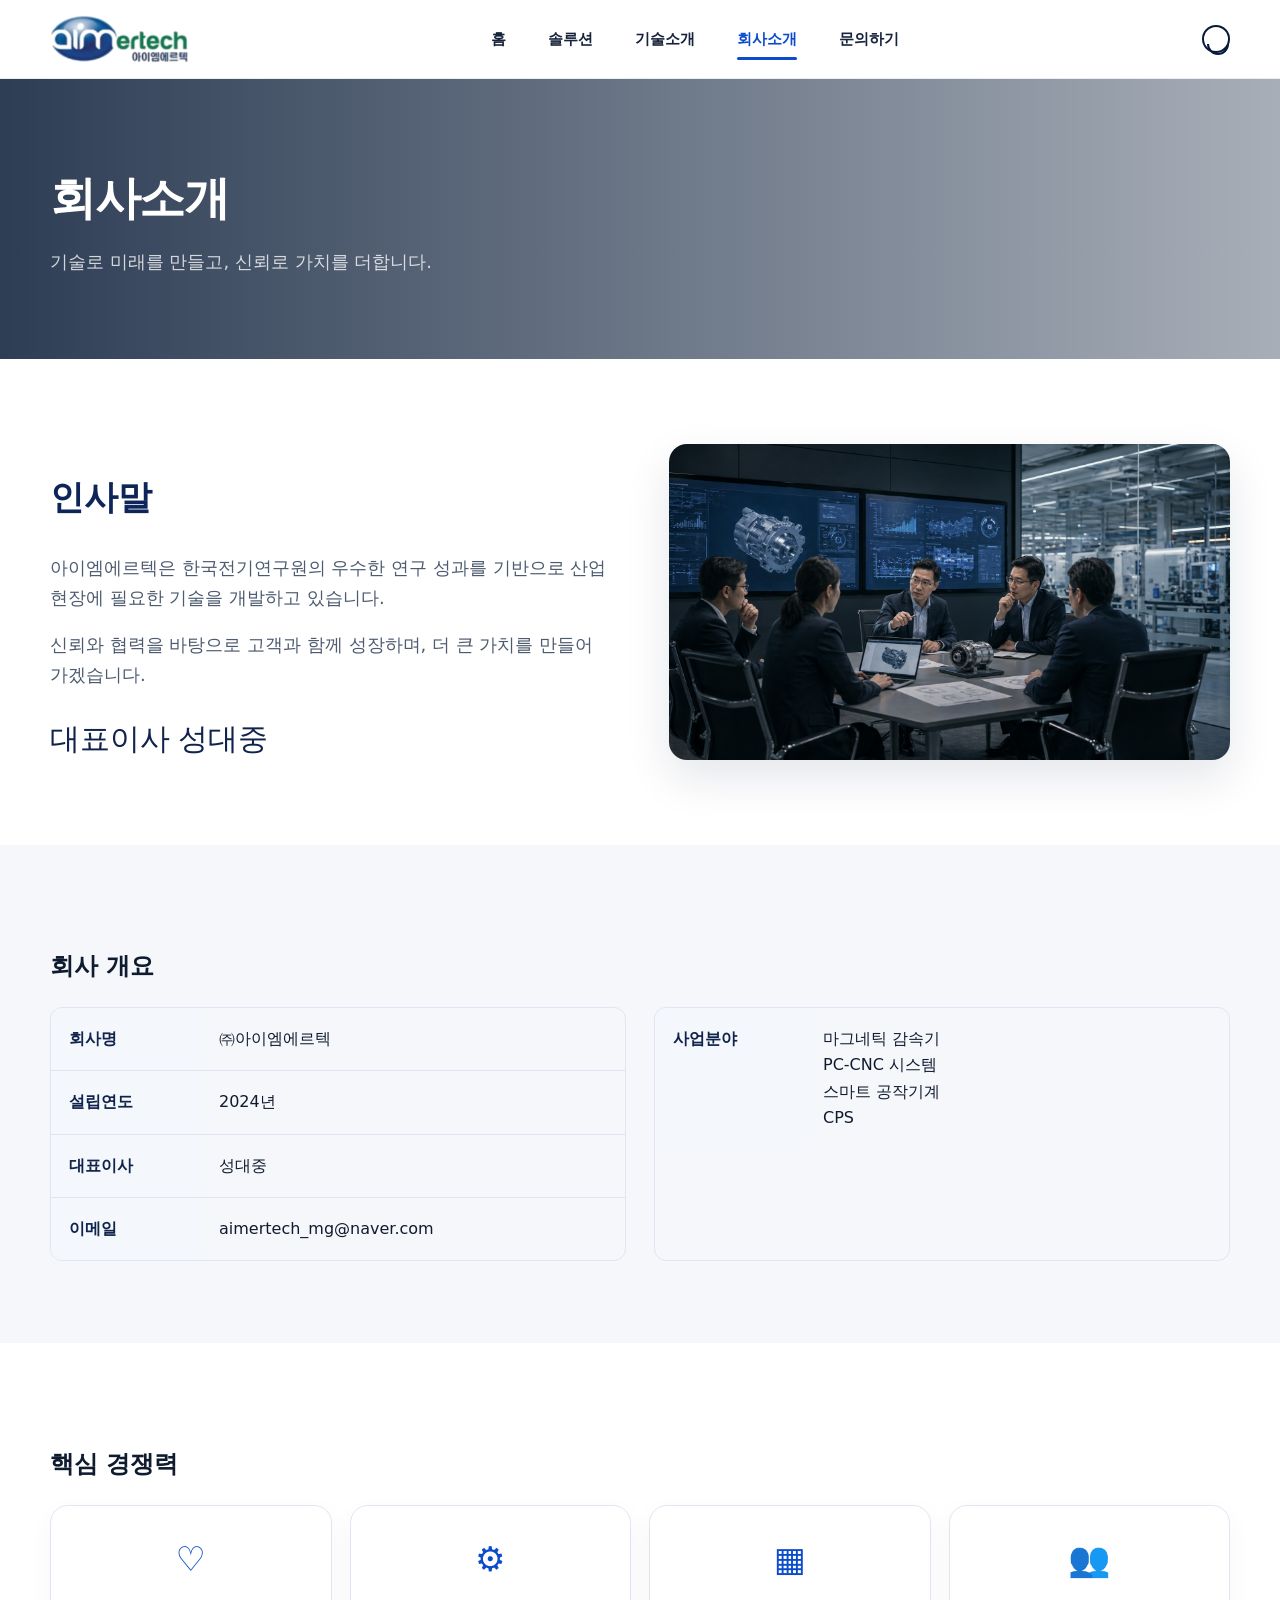
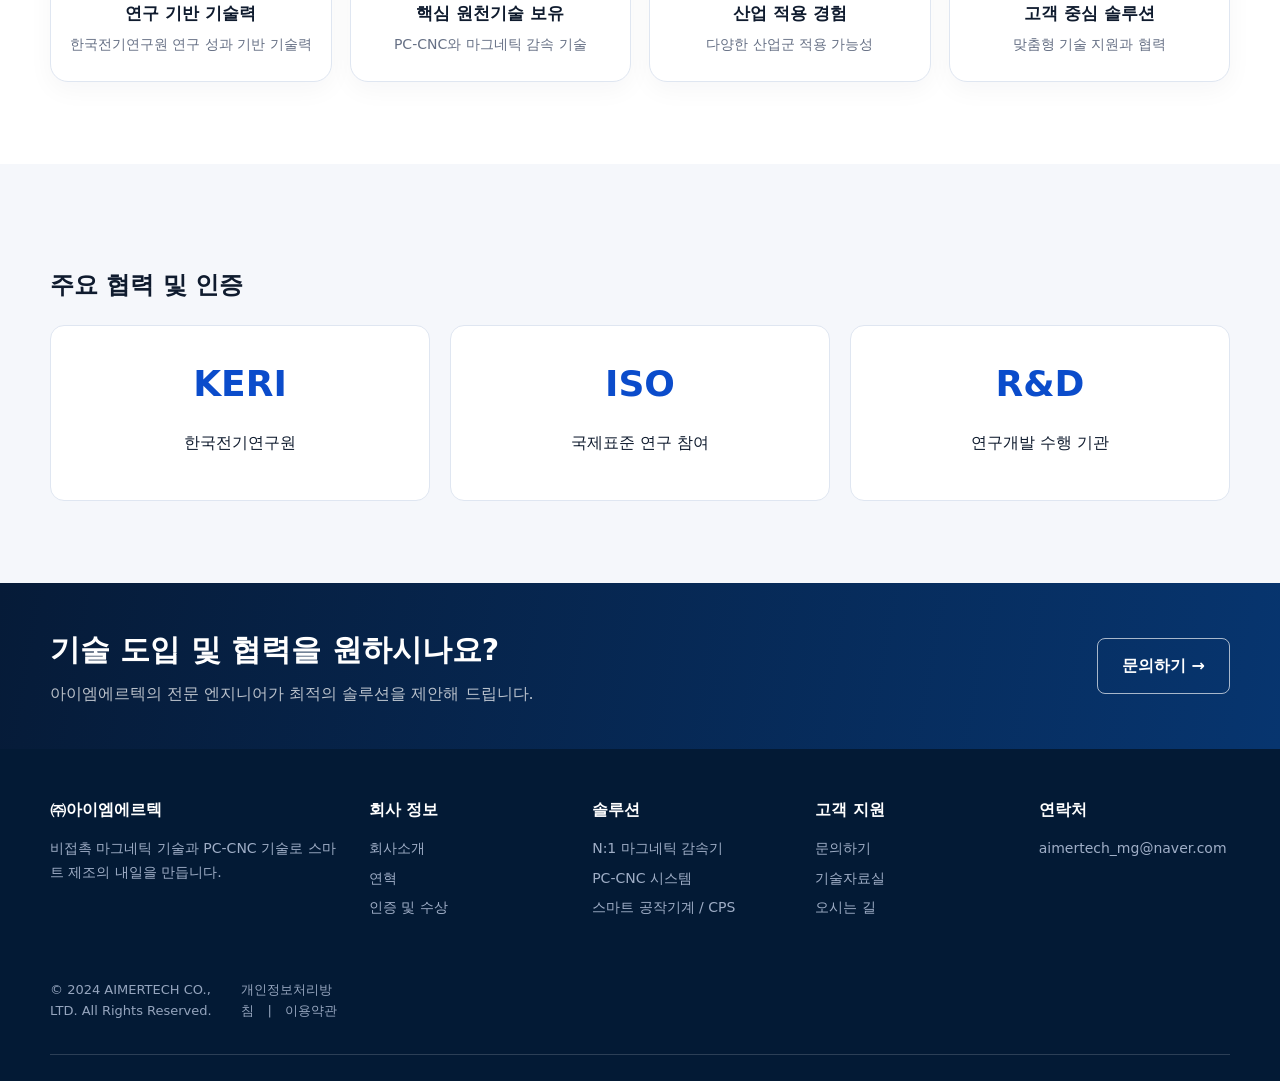
==== company.html @ 08fb7b53 "Change CEO name and email in company.html Updated CEO name and contact information." ====
<!doctype html><html lang="ko"><head><meta charset="utf-8"><meta name="viewport" content="width=device-width, initial-scale=1"><title>회사소개 | 아이엠에르텍</title><meta name="description" content="아이엠에르텍의 회사 개요, 핵심 경쟁력, 주요 협력 및 인증 정보를 소개합니다."><meta property="og:title" content="회사소개 | 아이엠에르텍"><meta property="og:description" content="아이엠에르텍의 회사 개요, 핵심 경쟁력, 주요 협력 및 인증 정보를 소개합니다."><meta property="og:type" content="website"><meta property="og:image" content="assets/images/hero-magnetic-gear.png"><link rel="icon" href="assets/logo/logo.svg"><link rel="stylesheet" href="css/style.css"></head><body><a class="skip" href="#main">본문 바로가기</a>
<header class="site-header">
  <div class="container nav-wrap">
    <a class="logo" href="index.html" aria-label="아이엠에르텍 홈"><img src="assets/logo/logo.webp" alt="아이엠에르텍 AIM-ERTECH CO., LTD."></a>
    <nav class="main-nav" aria-label="주요 메뉴"><a href="index.html" class="">홈</a><a href="solution.html" class="">솔루션</a><a href="technology.html" class="">기술소개</a><a href="company.html" class="active">회사소개</a><a href="contact.html" class="">문의하기</a></nav>
    <button class="mobile-toggle" aria-label="메뉴 열기"><span></span><span></span><span></span></button>
    <span class="user-icon" aria-hidden="true"></span>
  </div>
</header><main id="main"><section class="page-hero company-hero" style="--page-bg:url('assets/images/factory-automation.png')"><div class="container"><h1>회사소개</h1><p>기술로 미래를 만들고, 신뢰로 가치를 더합니다.</p></div></section><section class="section"><div class="container message"><div><h2>인사말</h2><p>아이엠에르텍은 한국전기연구원의 우수한 연구 성과를 기반으로 산업 현장에 필요한 기술을 개발하고 있습니다.</p><p>신뢰와 협력을 바탕으로 고객과 함께 성장하며, 더 큰 가치를 만들어 가겠습니다.</p><div class="signature">대표이사 성대중</div></div><div class="office-card"><img src="assets/images/engineering-meeting.png" alt="아이엠에르텍 기술 회의"></div></div></section><section class="section soft" id="profile"><div class="container"><h2>회사 개요</h2><div class="company-table"><div class="table"><div class="tr"><div class="th">회사명</div><div class="td">㈜아이엠에르텍</div></div><div class="tr"><div class="th">설립연도</div><div class="td">2024년</div></div><div class="tr"><div class="th">대표이사</div><div class="td">성대중</div></div><div class="tr"><div class="th">이메일</div><div class="td">aimertech_mg@naver.com</div></div></div><div class="table"><div class="tr"><div class="th">사업분야</div><div class="td">마그네틱 감속기 <br> PC-CNC 시스템 <br> 스마트 공작기계 <br> CPS</div></div></div></div></section><section class="section"><div class="container"><h2>핵심 경쟁력</h2><div class="feature-grid" style="grid-template-columns:repeat(4,1fr)"><div class="feature-card"><div class="icon">♡</div><h3>연구 기반 기술력</h3><p>한국전기연구원 연구 성과 기반 기술력</p></div><div class="feature-card"><div class="icon">⚙</div><h3>핵심 원천기술 보유</h3><p>PC-CNC와 마그네틱 감속 기술</p></div><div class="feature-card"><div class="icon">▦</div><h3>산업 적용 경험</h3><p>다양한 산업군 적용 가능성</p></div><div class="feature-card"><div class="icon">👥</div><h3>고객 중심 솔루션</h3><p>맞춤형 기술 지원과 협력</p></div></div></div></section><section class="section soft" id="certs"><div class="container"><h2>주요 협력 및 인증</h2><div class="cert-grid"><div class="cert-card"><strong>KERI</strong><p>한국전기연구원</p></div><div class="cert-card"><strong>ISO</strong><p>국제표준 연구 참여</p></div><div class="cert-card"><strong>R&D</strong><p>연구개발 수행 기관</p></div></div></div></section><section class="cta-band">
  <div class="container cta-content">
    <div><h2>기술 도입 및 협력을 원하시나요?</h2><p>아이엠에르텍의 전문 엔지니어가 최적의 솔루션을 제안해 드립니다.</p></div>
    <a class="btn btn-outline" href="contact.html">문의하기 →</a>
  </div>
</section>
<footer class="footer">
  <div class="container">
    <div class="footer-grid">
      <div><h4>㈜아이엠에르텍</h4><p>비접촉 마그네틱 기술과 PC-CNC 기술로 스마트 제조의 내일을 만듭니다.</p></div>
      <div><h4>회사 정보</h4><a href="company.html">회사소개</a><a href="company.html#profile">연혁</a><a href="company.html#certs">인증 및 수상</a></div>
      <div><h4>솔루션</h4><a href="solution.html">N:1 마그네틱 감속기</a><a href="solution.html">PC-CNC 시스템</a><a href="solution.html">스마트 공작기계 / CPS</a></div>
      <div><h4>고객 지원</h4><a href="contact.html">문의하기</a><a href="technology.html">기술자료실</a><a href="contact.html">오시는 길</a></div>
      <div><h4>연락처</h4><p>aimertech_mg@naver.com</p>
    </div>
    <div class="footer-bottom"><span>© 2024 AIMERTECH CO., LTD. All Rights Reserved.</span><span>개인정보처리방침　|　이용약관</span></div>
  </div>
</footer></main><script src="js/script.js"></script></body></html>
---- css/style.css ----
:root{
  --navy:#061b38; --navy2:#082958; --blue:#0b4ccb; --blue2:#1b74ff; --ink:#0f1b2e; --muted:#667085;
  --line:#dfe6f1; --bg:#f5f7fb; --white:#fff; --shadow:0 18px 45px rgba(8,25,60,.11);
  --radius:18px; --max:1180px;
}
*{box-sizing:border-box} html{scroll-behavior:smooth} body{margin:0;font-family:Inter, Pretendard, "Noto Sans KR", system-ui, -apple-system, BlinkMacSystemFont, sans-serif;color:var(--ink);background:#fff;line-height:1.65} a{text-decoration:none;color:inherit} img{max-width:100%;display:block} ul{padding-left:1.2rem}.container{width:min(var(--max), calc(100% - 40px));margin:0 auto}.site-header{position:sticky;top:0;z-index:50;background:rgba(255,255,255,.92);backdrop-filter:blur(12px);border-bottom:1px solid rgba(6,27,56,.08)}.nav-wrap{height:78px;display:flex;align-items:center;justify-content:space-between;gap:24px}.logo img{height:48px}.main-nav{display:flex;gap:42px;align-items:center;font-weight:750;font-size:15px}.main-nav a{position:relative;padding:25px 0;color:#17233a}.main-nav a.active,.main-nav a:hover{color:var(--blue)}.main-nav a.active:after{content:"";position:absolute;left:0;right:0;bottom:16px;height:3px;border-radius:999px;background:var(--blue)}.user-icon{width:28px;height:28px;border:2px solid var(--navy);border-radius:50%;position:relative}.user-icon:after{content:"";position:absolute;width:18px;height:9px;border:2px solid var(--navy);border-top:0;border-radius:0 0 14px 14px;left:3px;top:17px}.mobile-toggle{display:none;background:none;border:0;gap:5px;flex-direction:column}.mobile-toggle span{width:26px;height:2px;background:#0f1b2e;display:block}.hero{position:relative;overflow:hidden;background:radial-gradient(circle at 78% 28%,rgba(35,115,255,.22),transparent 28%),linear-gradient(90deg,#031124 0%,#0a2146 45%,#1a2f4d 100%);color:#fff;min-height:640px;display:flex;align-items:center}.hero:before{content:"";position:absolute;inset:0;background:linear-gradient(90deg,rgba(0,10,24,.58) 0%,rgba(0,10,24,.30) 38%,rgba(0,10,24,.08) 100%);pointer-events:none}.hero-grid{position:relative;z-index:1;display:grid;grid-template-columns:1.02fr .98fr;gap:28px;align-items:center;padding:50px 0}.hero-copy{max-width:640px}.hero-kicker{display:inline-flex;align-items:center;gap:8px;padding:8px 14px;border-radius:999px;background:rgba(255,255,255,.10);border:1px solid rgba(255,255,255,.18);font-size:13px;font-weight:800;letter-spacing:.02em;margin-bottom:22px}.hero h1{font-size:clamp(42px,6vw,76px);line-height:1.16;margin:0 0 22px;letter-spacing:-.04em}.hero p{font-size:20px;max-width:560px;margin:0 0 32px;color:rgba(255,255,255,.84)}.hero-media{position:relative;display:flex;justify-content:center;align-items:center;min-height:420px}.hero-media img{position:relative;z-index:1;width:min(100%,620px);max-width:620px;filter:drop-shadow(0 30px 70px rgba(0,0,0,.38))}.hero-glow{position:absolute;inset:auto 8% 12% 8%;height:72%;border-radius:50%;background:radial-gradient(circle,rgba(44,125,255,.56) 0%,rgba(44,125,255,.18) 38%,transparent 70%);filter:blur(28px)}.page-hero{background:linear-gradient(135deg,rgba(4,22,48,.96),rgba(6,36,80,.88)),var(--page-bg) center/cover no-repeat;color:#fff;padding:82px 0;text-align:center}.page-hero h1{font-size:46px;margin:0 0 10px;letter-spacing:-.03em}.page-hero p{margin:0;color:rgba(255,255,255,.78);font-size:18px}.btn{display:inline-flex;align-items:center;gap:10px;padding:14px 24px;border-radius:8px;font-weight:800;border:1px solid transparent;transition:.22s ease}.btn-primary{background:var(--blue);color:#fff}.btn-primary:hover{background:#073aa1;transform:translateY(-2px)}.btn-outline{border-color:rgba(255,255,255,.65);color:#fff}.btn-outline.dark{border-color:#9ab3e4;color:#082958}.btn-row{display:flex;gap:14px;flex-wrap:wrap}.section{padding:82px 0}.section.soft{background:var(--bg)}.section.dark{background:linear-gradient(135deg,#061a38,#082b5d);color:#fff}.section-title{text-align:center;margin-bottom:44px}.section-title h2{font-size:36px;line-height:1.25;margin:0 0 10px;letter-spacing:-.03em;color:#10234b}.dark .section-title h2{color:#fff}.section-title p{margin:0;color:var(--muted);font-size:17px}.dark .section-title p{color:rgba(255,255,255,.72)}.stats{display:grid;grid-template-columns:repeat(3,1fr);gap:22px}.stat-card,.feature-card,.contact-card,.info-card{background:#fff;border:1px solid var(--line);border-radius:var(--radius);padding:32px;box-shadow:0 8px 26px rgba(6,27,56,.04)}.stat-card{text-align:center}.icon-circle{width:58px;height:58px;border:2px solid var(--blue);color:var(--blue);border-radius:50%;display:grid;place-items:center;margin:0 auto 16px;font-size:26px}.stat-card h3{font-size:24px;margin:0 0 6px;color:#0a2d6c}.stat-card p{margin:0;color:var(--muted)}.solution-grid{display:grid;grid-template-columns:repeat(3,1fr);gap:26px}.solution-card{background:#fff;border:1px solid var(--line);border-radius:var(--radius);overflow:hidden;box-shadow:var(--shadow);transition:.25s}.solution-card:hover{transform:translateY(-6px)}.solution-card img{height:220px;width:100%;object-fit:cover}.solution-card .body{padding:24px}.solution-card h3{font-size:21px;margin:0 0 8px;color:#10234b}.solution-card p{color:var(--muted);margin:0 0 18px}.text-link{font-weight:850;color:var(--blue)}.cta-band{padding:42px 0;background:linear-gradient(100deg,#061b38,#07356f);color:#fff}.cta-content{display:flex;justify-content:space-between;align-items:center;gap:24px}.cta-content h2{margin:0 0 6px;font-size:30px}.cta-content p{margin:0;color:rgba(255,255,255,.72)}.footer{background:#031a35;color:#dce8ff;padding:48px 0 26px}.footer-grid{display:grid;grid-template-columns:1.5fr repeat(4,1fr);gap:32px;padding-bottom:32px;border-bottom:1px solid rgba(255,255,255,.16)}.footer h4{margin:0 0 14px;color:#fff}.footer p,.footer a{font-size:14px;color:rgba(220,232,255,.72);display:block;margin:6px 0}.footer-bottom{display:flex;justify-content:space-between;gap:24px;padding-top:22px;color:rgba(220,232,255,.68);font-size:13px}.breadcrumb{font-size:14px;color:#60708a;margin:28px 0}.solution-list{display:grid;gap:22px}.solution-row{display:grid;grid-template-columns:.9fr 1.1fr;border:1px solid var(--line);border-radius:18px;overflow:hidden;background:#fff;box-shadow:0 10px 30px rgba(6,27,56,.05)}.solution-row .imgbox{position:relative;min-height:330px;background:#051a35}.solution-row img{width:100%;height:100%;object-fit:cover}.num{position:absolute;top:22px;left:22px;background:var(--blue);color:#fff;border-radius:9px;padding:10px 14px;font-size:28px;font-weight:900}.solution-row .copy{padding:48px}.solution-row h2{font-size:34px;line-height:1.25;margin:0 0 14px;color:#0d2558}.check-list{list-style:none;padding:0;margin:22px 0}.check-list li{margin:10px 0;display:flex;gap:10px;color:#44516a}.check-list li:before{content:"✓";display:inline-grid;place-items:center;width:22px;height:22px;border-radius:50%;background:#e8f0ff;color:var(--blue);font-weight:900;flex:0 0 auto}.promise{margin-top:30px;border-radius:18px;background:linear-gradient(135deg,#061b38,#063574);padding:42px;color:#fff;display:grid;grid-template-columns:repeat(4,1fr);gap:24px;text-align:center}.promise strong{display:block;font-size:19px;margin:10px 0 4px}.promise p{margin:0;color:rgba(255,255,255,.72);font-size:14px}.tabs{display:flex;justify-content:center;gap:0;border-bottom:1px solid var(--line);background:#fff;position:sticky;top:78px;z-index:30}.tabs a{padding:20px 54px;font-weight:800;color:#667085;border-bottom:3px solid transparent}.tabs a.active,.tabs a:hover{color:var(--blue);border-color:var(--blue)}.tech-intro{display:grid;grid-template-columns:.9fr 1.1fr;align-items:center;gap:54px}.kicker{display:inline-block;background:#e7f0ff;color:var(--blue);font-weight:900;padding:5px 12px;border-radius:7px;margin-bottom:12px}.tech-intro h2{font-size:44px;margin:0 0 18px;color:#0d2558;letter-spacing:-.04em}.tech-intro p{font-size:19px;color:#43516a}.tech-intro img{filter:drop-shadow(0 22px 40px rgba(6,27,56,.18))}.feature-grid{display:grid;grid-template-columns:repeat(5,1fr);gap:18px}.feature-card{text-align:center;padding:25px 18px}.feature-card .icon{font-size:34px;color:var(--blue);margin-bottom:12px}.feature-card h3{font-size:17px;margin:0 0 6px}.feature-card p{font-size:14px;color:var(--muted);margin:0}.principle-grid{display:grid;grid-template-columns:1fr 1fr;gap:42px;align-items:start}.principle-box,.application-box{background:#fff;border:1px solid var(--line);border-radius:18px;padding:28px}.principle-visual{display:flex;align-items:center;gap:18px;justify-content:center;margin-top:28px}.ring{width:120px;height:120px;border:22px solid #d9e2ef;border-top-color:#0b4ccb;border-radius:50%;box-shadow:inset 0 0 0 9px #fff}.arrow{font-size:34px;color:#6b7a90}.app-grid{display:grid;grid-template-columns:repeat(2,1fr);gap:16px}.app-item{border:1px solid var(--line);border-radius:14px;padding:18px;display:flex;gap:12px;align-items:flex-start}.app-item span{font-size:26px;color:var(--blue)}.company-hero{background:linear-gradient(90deg,rgba(5,24,52,.84),rgba(5,24,52,.35)),var(--page-bg) center/cover no-repeat;text-align:left}.message{display:grid;grid-template-columns:1fr 1fr;gap:58px;align-items:center}.message h2{font-size:34px;color:#0d2558}.message p{font-size:18px;color:#4d5b70}.signature{font-family:serif;font-size:30px;color:#10234b;margin-top:24px}.office-card{border-radius:18px;overflow:hidden;box-shadow:var(--shadow)}.company-table{display:grid;grid-template-columns:1fr 1fr;gap:28px}.table{border:1px solid var(--line);border-radius:12px;overflow:hidden}.tr{display:grid;grid-template-columns:150px 1fr;border-bottom:1px solid var(--line)}.tr:last-child{border-bottom:0}.th{background:#f4f7fb;font-weight:850;color:#10234b}.td,.th{padding:18px}.cert-grid{display:grid;grid-template-columns:repeat(3,1fr);gap:20px}.cert-card{background:#fff;border:1px solid var(--line);border-radius:14px;padding:28px;text-align:center}.cert-card strong{display:block;font-size:36px;color:var(--blue);font-weight:900}.contact-types{display:grid;grid-template-columns:repeat(4,1fr);gap:22px}.contact-card{text-align:center;transition:.22s}.contact-card:hover{border-color:var(--blue);transform:translateY(-4px)}.contact-card .big{font-size:46px;color:var(--blue);margin-bottom:12px}.contact-card h3{font-size:22px;margin:0 0 6px;color:#10234b}.contact-card p{margin:0;color:var(--muted)}.contact-info{display:grid;grid-template-columns:repeat(3,1fr);gap:22px}.partner-section{display:grid;grid-template-columns:1fr 1.1fr;gap:48px;align-items:center}.partner-section img{border-radius:18px}.partner-section h2{font-size:36px;margin:0 0 12px}.partner-section p,.partner-section li{color:rgba(255,255,255,.78)}.contact-action{display:inline-flex;margin-top:16px}.form-note{font-size:14px;color:#65748b;margin-top:20px}.skip{position:absolute;left:-9999px}.skip:focus{left:20px;top:20px;background:#fff;color:#000;padding:10px;z-index:99}
@media(max-width:900px){.mobile-toggle{display:flex}.main-nav{position:absolute;left:0;right:0;top:78px;background:#fff;display:none;flex-direction:column;gap:0;border-bottom:1px solid var(--line)}.main-nav.open{display:flex}.main-nav a{padding:16px 0}.user-icon{display:none}.hero{min-height:560px}.hero-grid{grid-template-columns:1fr;padding:42px 0 32px}.hero-copy{max-width:none}.hero-media{order:-1;min-height:auto}.hero-media img{width:min(100%,420px)}.stats,.solution-grid,.contact-info,.cert-grid{grid-template-columns:1fr}.footer-grid{grid-template-columns:1fr 1fr}.solution-row,.tech-intro,.principle-grid,.message,.company-table,.partner-section{grid-template-columns:1fr}.solution-row .copy{padding:30px}.promise,.feature-grid,.contact-types{grid-template-columns:1fr 1fr}.tabs{overflow:auto;justify-content:flex-start}.tabs a{padding:16px 26px;white-space:nowrap}.cta-content{flex-direction:column;align-items:flex-start}.hero h1{font-size:44px}.page-hero h1{font-size:36px}}
@media(max-width:560px){.container{width:min(100% - 28px, var(--max))}.section{padding:58px 0}.hero{min-height:auto}.hero-grid{padding:34px 0 28px}.hero h1{font-size:38px}.hero p{font-size:18px}.hero-media img{width:min(100%,320px)}.btn{width:100%;justify-content:center}.promise,.feature-grid,.contact-types,.app-grid{grid-template-columns:1fr}.footer-grid{grid-template-columns:1fr}.footer-bottom{flex-direction:column}.tr{grid-template-columns:110px 1fr}.solution-card img{height:180px}}
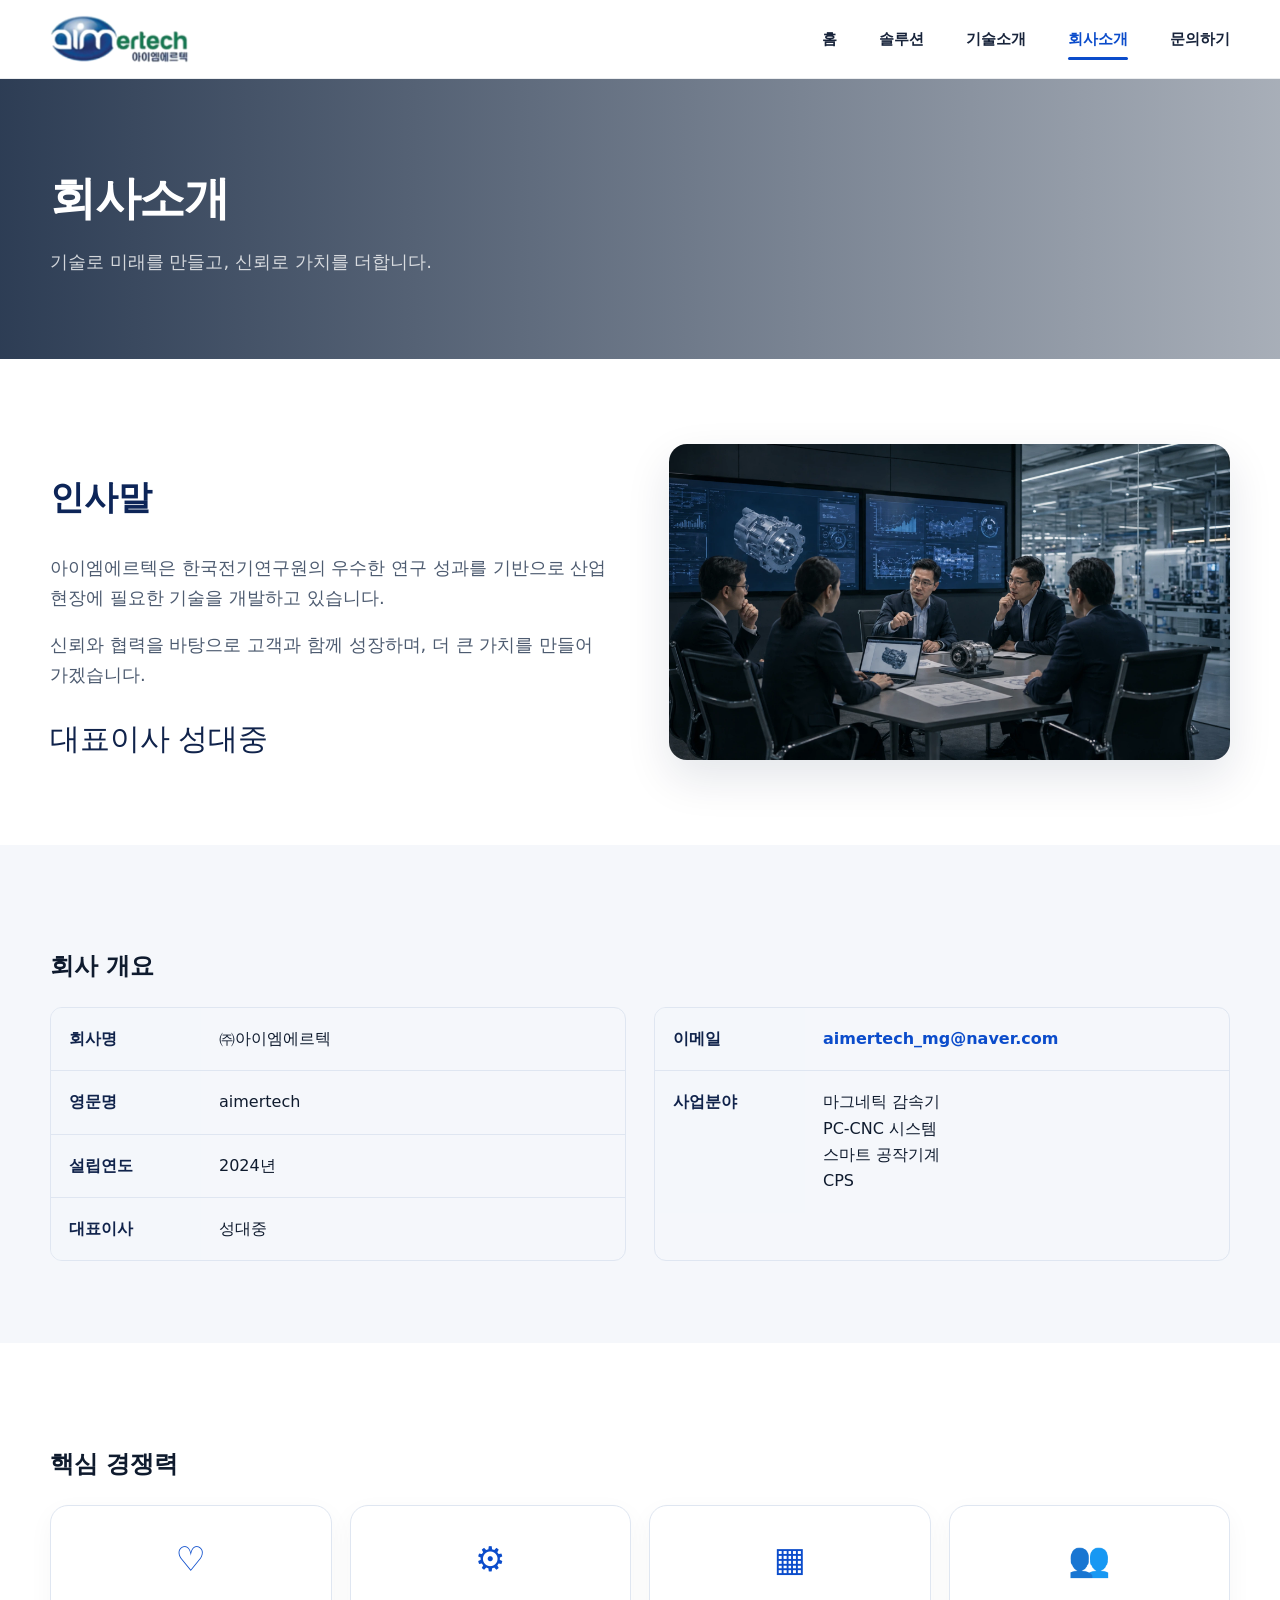
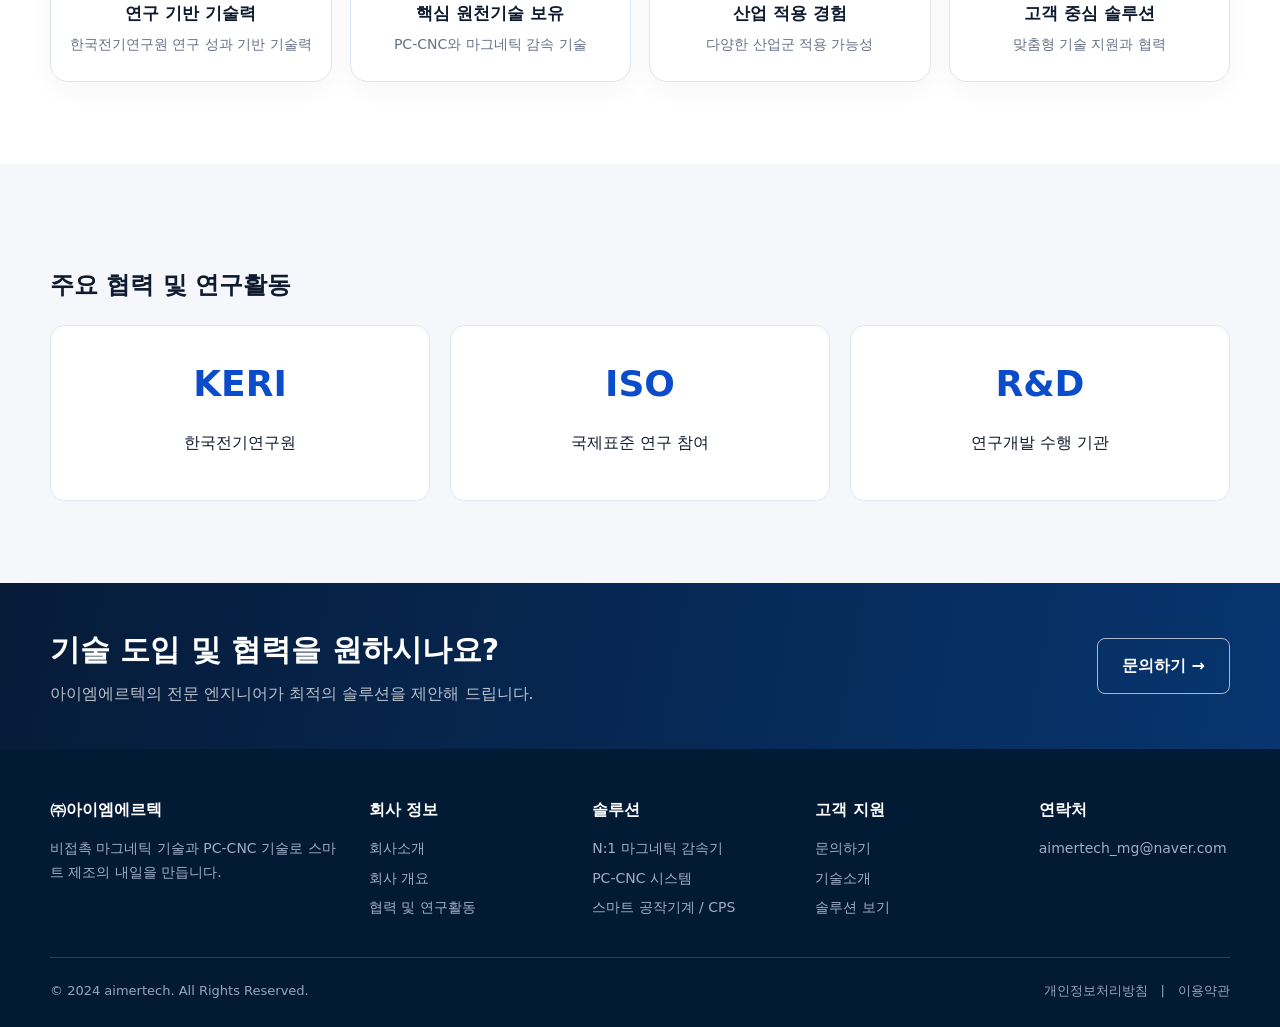
==== commit fc871862: "Add files via upload Hoping that anything with the same name will overwrite with the new ones." ====
--- a/company.html
+++ b/company.html
@@ -1,26 +1,35 @@
-<!doctype html><html lang="ko"><head><meta charset="utf-8"><meta name="viewport" content="width=device-width, initial-scale=1"><title>회사소개 | 아이엠에르텍</title><meta name="description" content="아이엠에르텍의 회사 개요, 핵심 경쟁력, 주요 협력 및 인증 정보를 소개합니다."><meta property="og:title" content="회사소개 | 아이엠에르텍"><meta property="og:description" content="아이엠에르텍의 회사 개요, 핵심 경쟁력, 주요 협력 및 인증 정보를 소개합니다."><meta property="og:type" content="website"><meta property="og:image" content="assets/images/hero-magnetic-gear.png"><link rel="icon" href="assets/logo/logo.svg"><link rel="stylesheet" href="css/style.css"></head><body><a class="skip" href="#main">본문 바로가기</a>
+<!doctype html>
+<html lang="ko">
+<head>
+  <meta charset="utf-8">
+  <meta name="viewport" content="width=device-width, initial-scale=1">
+  <title>회사소개 | 아이엠에르텍</title>
+  <meta name="description" content="아이엠에르텍의 회사 개요, 핵심 경쟁력, 주요 협력 및 연구활동을 소개합니다.">
+  <meta property="og:title" content="회사소개 | 아이엠에르텍">
+  <meta property="og:description" content="아이엠에르텍의 회사 개요, 핵심 경쟁력, 주요 협력 및 연구활동을 소개합니다.">
+  <meta property="og:type" content="website">
+  <meta property="og:image" content="assets/images/hero-magnetic-gear.webp">
+  <link rel="icon" href="assets/logo/logo.webp">
+  <link rel="stylesheet" href="css/style.css">
+</head>
+<body><a class="skip" href="#main">본문 바로가기</a>
 <header class="site-header">
   <div class="container nav-wrap">
-    <a class="logo" href="index.html" aria-label="아이엠에르텍 홈"><img src="assets/logo/logo.webp" alt="아이엠에르텍 AIM-ERTECH CO., LTD."></a>
+    <a class="logo" href="index.html" aria-label="아이엠에르텍 홈"><img src="assets/logo/logo.webp" alt="아이엠에르텍 aimertech"></a>
     <nav class="main-nav" aria-label="주요 메뉴"><a href="index.html" class="">홈</a><a href="solution.html" class="">솔루션</a><a href="technology.html" class="">기술소개</a><a href="company.html" class="active">회사소개</a><a href="contact.html" class="">문의하기</a></nav>
     <button class="mobile-toggle" aria-label="메뉴 열기"><span></span><span></span><span></span></button>
-    <span class="user-icon" aria-hidden="true"></span>
   </div>
-</header><main id="main"><section class="page-hero company-hero" style="--page-bg:url('assets/images/factory-automation.png')"><div class="container"><h1>회사소개</h1><p>기술로 미래를 만들고, 신뢰로 가치를 더합니다.</p></div></section><section class="section"><div class="container message"><div><h2>인사말</h2><p>아이엠에르텍은 한국전기연구원의 우수한 연구 성과를 기반으로 산업 현장에 필요한 기술을 개발하고 있습니다.</p><p>신뢰와 협력을 바탕으로 고객과 함께 성장하며, 더 큰 가치를 만들어 가겠습니다.</p><div class="signature">대표이사 성대중</div></div><div class="office-card"><img src="assets/images/engineering-meeting.png" alt="아이엠에르텍 기술 회의"></div></div></section><section class="section soft" id="profile"><div class="container"><h2>회사 개요</h2><div class="company-table"><div class="table"><div class="tr"><div class="th">회사명</div><div class="td">㈜아이엠에르텍</div></div><div class="tr"><div class="th">설립연도</div><div class="td">2024년</div></div><div class="tr"><div class="th">대표이사</div><div class="td">성대중</div></div><div class="tr"><div class="th">이메일</div><div class="td">aimertech_mg@naver.com</div></div></div><div class="table"><div class="tr"><div class="th">사업분야</div><div class="td">마그네틱 감속기 <br> PC-CNC 시스템 <br> 스마트 공작기계 <br> CPS</div></div></div></div></section><section class="section"><div class="container"><h2>핵심 경쟁력</h2><div class="feature-grid" style="grid-template-columns:repeat(4,1fr)"><div class="feature-card"><div class="icon">♡</div><h3>연구 기반 기술력</h3><p>한국전기연구원 연구 성과 기반 기술력</p></div><div class="feature-card"><div class="icon">⚙</div><h3>핵심 원천기술 보유</h3><p>PC-CNC와 마그네틱 감속 기술</p></div><div class="feature-card"><div class="icon">▦</div><h3>산업 적용 경험</h3><p>다양한 산업군 적용 가능성</p></div><div class="feature-card"><div class="icon">👥</div><h3>고객 중심 솔루션</h3><p>맞춤형 기술 지원과 협력</p></div></div></div></section><section class="section soft" id="certs"><div class="container"><h2>주요 협력 및 인증</h2><div class="cert-grid"><div class="cert-card"><strong>KERI</strong><p>한국전기연구원</p></div><div class="cert-card"><strong>ISO</strong><p>국제표준 연구 참여</p></div><div class="cert-card"><strong>R&D</strong><p>연구개발 수행 기관</p></div></div></div></section><section class="cta-band">
-  <div class="container cta-content">
-    <div><h2>기술 도입 및 협력을 원하시나요?</h2><p>아이엠에르텍의 전문 엔지니어가 최적의 솔루션을 제안해 드립니다.</p></div>
-    <a class="btn btn-outline" href="contact.html">문의하기 →</a>
-  </div>
-</section>
+</header>
+<main id="main"><section class="page-hero company-hero" style="--page-bg:url('assets/images/factory-automation.webp')"><div class="container"><h1>회사소개</h1><p>기술로 미래를 만들고, 신뢰로 가치를 더합니다.</p></div></section><section class="section"><div class="container message"><div><h2>인사말</h2><p>아이엠에르텍은 한국전기연구원의 우수한 연구 성과를 기반으로 산업 현장에 필요한 기술을 개발하고 있습니다.</p><p>신뢰와 협력을 바탕으로 고객과 함께 성장하며, 더 큰 가치를 만들어 가겠습니다.</p><div class="signature">대표이사 성대중</div></div><div class="office-card"><img src="assets/images/engineering-meeting.webp" alt="아이엠에르텍 기술 회의"></div></div></section><section class="section soft" id="profile"><div class="container"><h2>회사 개요</h2><div class="company-table compact"><div class="table"><div class="tr"><div class="th">회사명</div><div class="td">㈜아이엠에르텍</div></div><div class="tr"><div class="th">영문명</div><div class="td">aimertech</div></div><div class="tr"><div class="th">설립연도</div><div class="td">2024년</div></div><div class="tr"><div class="th">대표이사</div><div class="td">성대중</div></div></div><div class="table"><div class="tr"><div class="th">이메일</div><div class="td"><a class="email-link" href="mailto:aimertech_mg@naver.com">aimertech_mg@naver.com</a></div></div><div class="tr"><div class="th">사업분야</div><div class="td">마그네틱 감속기<br>PC-CNC 시스템<br>스마트 공작기계<br>CPS</div></div></div></div></div></section><section class="section"><div class="container"><h2>핵심 경쟁력</h2><div class="feature-grid company-features"><div class="feature-card"><div class="icon">♡</div><h3>연구 기반 기술력</h3><p>한국전기연구원 연구 성과 기반 기술력</p></div><div class="feature-card"><div class="icon">⚙</div><h3>핵심 원천기술 보유</h3><p>PC-CNC와 마그네틱 감속 기술</p></div><div class="feature-card"><div class="icon">▦</div><h3>산업 적용 경험</h3><p>다양한 산업군 적용 가능성</p></div><div class="feature-card"><div class="icon">👥</div><h3>고객 중심 솔루션</h3><p>맞춤형 기술 지원과 협력</p></div></div></div></section><section class="section soft" id="certs"><div class="container"><h2>주요 협력 및 연구활동</h2><div class="cert-grid"><div class="cert-card"><strong>KERI</strong><p>한국전기연구원</p></div><div class="cert-card"><strong>ISO</strong><p>국제표준 연구 참여</p></div><div class="cert-card"><strong>R&D</strong><p>연구개발 수행 기관</p></div></div></div></section><section class="cta-band"><div class="container cta-content"><div><h2>기술 도입 및 협력을 원하시나요?</h2><p>아이엠에르텍의 전문 엔지니어가 최적의 솔루션을 제안해 드립니다.</p></div><a class="btn btn-outline" href="contact.html">문의하기 →</a></div></section>
 <footer class="footer">
   <div class="container">
     <div class="footer-grid">
       <div><h4>㈜아이엠에르텍</h4><p>비접촉 마그네틱 기술과 PC-CNC 기술로 스마트 제조의 내일을 만듭니다.</p></div>
-      <div><h4>회사 정보</h4><a href="company.html">회사소개</a><a href="company.html#profile">연혁</a><a href="company.html#certs">인증 및 수상</a></div>
+      <div><h4>회사 정보</h4><a href="company.html">회사소개</a><a href="company.html#profile">회사 개요</a><a href="company.html#certs">협력 및 연구활동</a></div>
       <div><h4>솔루션</h4><a href="solution.html">N:1 마그네틱 감속기</a><a href="solution.html">PC-CNC 시스템</a><a href="solution.html">스마트 공작기계 / CPS</a></div>
-      <div><h4>고객 지원</h4><a href="contact.html">문의하기</a><a href="technology.html">기술자료실</a><a href="contact.html">오시는 길</a></div>
-      <div><h4>연락처</h4><p>aimertech_mg@naver.com</p>
+      <div><h4>고객 지원</h4><a href="contact.html">문의하기</a><a href="technology.html">기술소개</a><a href="solution.html">솔루션 보기</a></div>
+      <div><h4>연락처</h4><p><a href="mailto:aimertech_mg@naver.com">aimertech_mg@naver.com</a></p></div>
     </div>
-    <div class="footer-bottom"><span>© 2024 AIMERTECH CO., LTD. All Rights Reserved.</span><span>개인정보처리방침　|　이용약관</span></div>
+    <div class="footer-bottom"><span>© 2024 aimertech. All Rights Reserved.</span><span>개인정보처리방침　|　이용약관</span></div>
   </div>
 </footer></main><script src="js/script.js"></script></body></html>
--- a/css/style.css
+++ b/css/style.css
@@ -1,9 +1,17 @@
-
 :root{
   --navy:#061b38; --navy2:#082958; --blue:#0b4ccb; --blue2:#1b74ff; --ink:#0f1b2e; --muted:#667085;
   --line:#dfe6f1; --bg:#f5f7fb; --white:#fff; --shadow:0 18px 45px rgba(8,25,60,.11);
   --radius:18px; --max:1180px;
 }
-*{box-sizing:border-box} html{scroll-behavior:smooth} body{margin:0;font-family:Inter, Pretendard, "Noto Sans KR", system-ui, -apple-system, BlinkMacSystemFont, sans-serif;color:var(--ink);background:#fff;line-height:1.65} a{text-decoration:none;color:inherit} img{max-width:100%;display:block} ul{padding-left:1.2rem}.container{width:min(var(--max), calc(100% - 40px));margin:0 auto}.site-header{position:sticky;top:0;z-index:50;background:rgba(255,255,255,.92);backdrop-filter:blur(12px);border-bottom:1px solid rgba(6,27,56,.08)}.nav-wrap{height:78px;display:flex;align-items:center;justify-content:space-between;gap:24px}.logo img{height:48px}.main-nav{display:flex;gap:42px;align-items:center;font-weight:750;font-size:15px}.main-nav a{position:relative;padding:25px 0;color:#17233a}.main-nav a.active,.main-nav a:hover{color:var(--blue)}.main-nav a.active:after{content:"";position:absolute;left:0;right:0;bottom:16px;height:3px;border-radius:999px;background:var(--blue)}.user-icon{width:28px;height:28px;border:2px solid var(--navy);border-radius:50%;position:relative}.user-icon:after{content:"";position:absolute;width:18px;height:9px;border:2px solid var(--navy);border-top:0;border-radius:0 0 14px 14px;left:3px;top:17px}.mobile-toggle{display:none;background:none;border:0;gap:5px;flex-direction:column}.mobile-toggle span{width:26px;height:2px;background:#0f1b2e;display:block}.hero{position:relative;overflow:hidden;background:radial-gradient(circle at 78% 28%,rgba(35,115,255,.22),transparent 28%),linear-gradient(90deg,#031124 0%,#0a2146 45%,#1a2f4d 100%);color:#fff;min-height:640px;display:flex;align-items:center}.hero:before{content:"";position:absolute;inset:0;background:linear-gradient(90deg,rgba(0,10,24,.58) 0%,rgba(0,10,24,.30) 38%,rgba(0,10,24,.08) 100%);pointer-events:none}.hero-grid{position:relative;z-index:1;display:grid;grid-template-columns:1.02fr .98fr;gap:28px;align-items:center;padding:50px 0}.hero-copy{max-width:640px}.hero-kicker{display:inline-flex;align-items:center;gap:8px;padding:8px 14px;border-radius:999px;background:rgba(255,255,255,.10);border:1px solid rgba(255,255,255,.18);font-size:13px;font-weight:800;letter-spacing:.02em;margin-bottom:22px}.hero h1{font-size:clamp(42px,6vw,76px);line-height:1.16;margin:0 0 22px;letter-spacing:-.04em}.hero p{font-size:20px;max-width:560px;margin:0 0 32px;color:rgba(255,255,255,.84)}.hero-media{position:relative;display:flex;justify-content:center;align-items:center;min-height:420px}.hero-media img{position:relative;z-index:1;width:min(100%,620px);max-width:620px;filter:drop-shadow(0 30px 70px rgba(0,0,0,.38))}.hero-glow{position:absolute;inset:auto 8% 12% 8%;height:72%;border-radius:50%;background:radial-gradient(circle,rgba(44,125,255,.56) 0%,rgba(44,125,255,.18) 38%,transparent 70%);filter:blur(28px)}.page-hero{background:linear-gradient(135deg,rgba(4,22,48,.96),rgba(6,36,80,.88)),var(--page-bg) center/cover no-repeat;color:#fff;padding:82px 0;text-align:center}.page-hero h1{font-size:46px;margin:0 0 10px;letter-spacing:-.03em}.page-hero p{margin:0;color:rgba(255,255,255,.78);font-size:18px}.btn{display:inline-flex;align-items:center;gap:10px;padding:14px 24px;border-radius:8px;font-weight:800;border:1px solid transparent;transition:.22s ease}.btn-primary{background:var(--blue);color:#fff}.btn-primary:hover{background:#073aa1;transform:translateY(-2px)}.btn-outline{border-color:rgba(255,255,255,.65);color:#fff}.btn-outline.dark{border-color:#9ab3e4;color:#082958}.btn-row{display:flex;gap:14px;flex-wrap:wrap}.section{padding:82px 0}.section.soft{background:var(--bg)}.section.dark{background:linear-gradient(135deg,#061a38,#082b5d);color:#fff}.section-title{text-align:center;margin-bottom:44px}.section-title h2{font-size:36px;line-height:1.25;margin:0 0 10px;letter-spacing:-.03em;color:#10234b}.dark .section-title h2{color:#fff}.section-title p{margin:0;color:var(--muted);font-size:17px}.dark .section-title p{color:rgba(255,255,255,.72)}.stats{display:grid;grid-template-columns:repeat(3,1fr);gap:22px}.stat-card,.feature-card,.contact-card,.info-card{background:#fff;border:1px solid var(--line);border-radius:var(--radius);padding:32px;box-shadow:0 8px 26px rgba(6,27,56,.04)}.stat-card{text-align:center}.icon-circle{width:58px;height:58px;border:2px solid var(--blue);color:var(--blue);border-radius:50%;display:grid;place-items:center;margin:0 auto 16px;font-size:26px}.stat-card h3{font-size:24px;margin:0 0 6px;color:#0a2d6c}.stat-card p{margin:0;color:var(--muted)}.solution-grid{display:grid;grid-template-columns:repeat(3,1fr);gap:26px}.solution-card{background:#fff;border:1px solid var(--line);border-radius:var(--radius);overflow:hidden;box-shadow:var(--shadow);transition:.25s}.solution-card:hover{transform:translateY(-6px)}.solution-card img{height:220px;width:100%;object-fit:cover}.solution-card .body{padding:24px}.solution-card h3{font-size:21px;margin:0 0 8px;color:#10234b}.solution-card p{color:var(--muted);margin:0 0 18px}.text-link{font-weight:850;color:var(--blue)}.cta-band{padding:42px 0;background:linear-gradient(100deg,#061b38,#07356f);color:#fff}.cta-content{display:flex;justify-content:space-between;align-items:center;gap:24px}.cta-content h2{margin:0 0 6px;font-size:30px}.cta-content p{margin:0;color:rgba(255,255,255,.72)}.footer{background:#031a35;color:#dce8ff;padding:48px 0 26px}.footer-grid{display:grid;grid-template-columns:1.5fr repeat(4,1fr);gap:32px;padding-bottom:32px;border-bottom:1px solid rgba(255,255,255,.16)}.footer h4{margin:0 0 14px;color:#fff}.footer p,.footer a{font-size:14px;color:rgba(220,232,255,.72);display:block;margin:6px 0}.footer-bottom{display:flex;justify-content:space-between;gap:24px;padding-top:22px;color:rgba(220,232,255,.68);font-size:13px}.breadcrumb{font-size:14px;color:#60708a;margin:28px 0}.solution-list{display:grid;gap:22px}.solution-row{display:grid;grid-template-columns:.9fr 1.1fr;border:1px solid var(--line);border-radius:18px;overflow:hidden;background:#fff;box-shadow:0 10px 30px rgba(6,27,56,.05)}.solution-row .imgbox{position:relative;min-height:330px;background:#051a35}.solution-row img{width:100%;height:100%;object-fit:cover}.num{position:absolute;top:22px;left:22px;background:var(--blue);color:#fff;border-radius:9px;padding:10px 14px;font-size:28px;font-weight:900}.solution-row .copy{padding:48px}.solution-row h2{font-size:34px;line-height:1.25;margin:0 0 14px;color:#0d2558}.check-list{list-style:none;padding:0;margin:22px 0}.check-list li{margin:10px 0;display:flex;gap:10px;color:#44516a}.check-list li:before{content:"✓";display:inline-grid;place-items:center;width:22px;height:22px;border-radius:50%;background:#e8f0ff;color:var(--blue);font-weight:900;flex:0 0 auto}.promise{margin-top:30px;border-radius:18px;background:linear-gradient(135deg,#061b38,#063574);padding:42px;color:#fff;display:grid;grid-template-columns:repeat(4,1fr);gap:24px;text-align:center}.promise strong{display:block;font-size:19px;margin:10px 0 4px}.promise p{margin:0;color:rgba(255,255,255,.72);font-size:14px}.tabs{display:flex;justify-content:center;gap:0;border-bottom:1px solid var(--line);background:#fff;position:sticky;top:78px;z-index:30}.tabs a{padding:20px 54px;font-weight:800;color:#667085;border-bottom:3px solid transparent}.tabs a.active,.tabs a:hover{color:var(--blue);border-color:var(--blue)}.tech-intro{display:grid;grid-template-columns:.9fr 1.1fr;align-items:center;gap:54px}.kicker{display:inline-block;background:#e7f0ff;color:var(--blue);font-weight:900;padding:5px 12px;border-radius:7px;margin-bottom:12px}.tech-intro h2{font-size:44px;margin:0 0 18px;color:#0d2558;letter-spacing:-.04em}.tech-intro p{font-size:19px;color:#43516a}.tech-intro img{filter:drop-shadow(0 22px 40px rgba(6,27,56,.18))}.feature-grid{display:grid;grid-template-columns:repeat(5,1fr);gap:18px}.feature-card{text-align:center;padding:25px 18px}.feature-card .icon{font-size:34px;color:var(--blue);margin-bottom:12px}.feature-card h3{font-size:17px;margin:0 0 6px}.feature-card p{font-size:14px;color:var(--muted);margin:0}.principle-grid{display:grid;grid-template-columns:1fr 1fr;gap:42px;align-items:start}.principle-box,.application-box{background:#fff;border:1px solid var(--line);border-radius:18px;padding:28px}.principle-visual{display:flex;align-items:center;gap:18px;justify-content:center;margin-top:28px}.ring{width:120px;height:120px;border:22px solid #d9e2ef;border-top-color:#0b4ccb;border-radius:50%;box-shadow:inset 0 0 0 9px #fff}.arrow{font-size:34px;color:#6b7a90}.app-grid{display:grid;grid-template-columns:repeat(2,1fr);gap:16px}.app-item{border:1px solid var(--line);border-radius:14px;padding:18px;display:flex;gap:12px;align-items:flex-start}.app-item span{font-size:26px;color:var(--blue)}.company-hero{background:linear-gradient(90deg,rgba(5,24,52,.84),rgba(5,24,52,.35)),var(--page-bg) center/cover no-repeat;text-align:left}.message{display:grid;grid-template-columns:1fr 1fr;gap:58px;align-items:center}.message h2{font-size:34px;color:#0d2558}.message p{font-size:18px;color:#4d5b70}.signature{font-family:serif;font-size:30px;color:#10234b;margin-top:24px}.office-card{border-radius:18px;overflow:hidden;box-shadow:var(--shadow)}.company-table{display:grid;grid-template-columns:1fr 1fr;gap:28px}.table{border:1px solid var(--line);border-radius:12px;overflow:hidden}.tr{display:grid;grid-template-columns:150px 1fr;border-bottom:1px solid var(--line)}.tr:last-child{border-bottom:0}.th{background:#f4f7fb;font-weight:850;color:#10234b}.td,.th{padding:18px}.cert-grid{display:grid;grid-template-columns:repeat(3,1fr);gap:20px}.cert-card{background:#fff;border:1px solid var(--line);border-radius:14px;padding:28px;text-align:center}.cert-card strong{display:block;font-size:36px;color:var(--blue);font-weight:900}.contact-types{display:grid;grid-template-columns:repeat(4,1fr);gap:22px}.contact-card{text-align:center;transition:.22s}.contact-card:hover{border-color:var(--blue);transform:translateY(-4px)}.contact-card .big{font-size:46px;color:var(--blue);margin-bottom:12px}.contact-card h3{font-size:22px;margin:0 0 6px;color:#10234b}.contact-card p{margin:0;color:var(--muted)}.contact-info{display:grid;grid-template-columns:repeat(3,1fr);gap:22px}.partner-section{display:grid;grid-template-columns:1fr 1.1fr;gap:48px;align-items:center}.partner-section img{border-radius:18px}.partner-section h2{font-size:36px;margin:0 0 12px}.partner-section p,.partner-section li{color:rgba(255,255,255,.78)}.contact-action{display:inline-flex;margin-top:16px}.form-note{font-size:14px;color:#65748b;margin-top:20px}.skip{position:absolute;left:-9999px}.skip:focus{left:20px;top:20px;background:#fff;color:#000;padding:10px;z-index:99}
-@media(max-width:900px){.mobile-toggle{display:flex}.main-nav{position:absolute;left:0;right:0;top:78px;background:#fff;display:none;flex-direction:column;gap:0;border-bottom:1px solid var(--line)}.main-nav.open{display:flex}.main-nav a{padding:16px 0}.user-icon{display:none}.hero{min-height:560px}.hero-grid{grid-template-columns:1fr;padding:42px 0 32px}.hero-copy{max-width:none}.hero-media{order:-1;min-height:auto}.hero-media img{width:min(100%,420px)}.stats,.solution-grid,.contact-info,.cert-grid{grid-template-columns:1fr}.footer-grid{grid-template-columns:1fr 1fr}.solution-row,.tech-intro,.principle-grid,.message,.company-table,.partner-section{grid-template-columns:1fr}.solution-row .copy{padding:30px}.promise,.feature-grid,.contact-types{grid-template-columns:1fr 1fr}.tabs{overflow:auto;justify-content:flex-start}.tabs a{padding:16px 26px;white-space:nowrap}.cta-content{flex-direction:column;align-items:flex-start}.hero h1{font-size:44px}.page-hero h1{font-size:36px}}
+*{box-sizing:border-box} html{scroll-behavior:smooth} body{margin:0;font-family:Inter, Pretendard, "Noto Sans KR", system-ui, -apple-system, BlinkMacSystemFont, sans-serif;color:var(--ink);background:#fff;line-height:1.65} a{text-decoration:none;color:inherit} img{max-width:100%;display:block} ul{padding-left:1.2rem}.container{width:min(var(--max), calc(100% - 40px));margin:0 auto}.site-header{position:sticky;top:0;z-index:50;background:rgba(255,255,255,.92);backdrop-filter:blur(12px);border-bottom:1px solid rgba(6,27,56,.08)}.nav-wrap{height:78px;display:flex;align-items:center;justify-content:space-between;gap:24px}.logo img{height:48px}.main-nav{display:flex;gap:42px;align-items:center;font-weight:750;font-size:15px}.main-nav a{position:relative;padding:25px 0;color:#17233a}.main-nav a.active,.main-nav a:hover{color:var(--blue)}.main-nav a.active:after{content:"";position:absolute;left:0;right:0;bottom:16px;height:3px;border-radius:999px;background:var(--blue)}.mobile-toggle{display:none;background:none;border:0;gap:5px;flex-direction:column}.mobile-toggle span{width:26px;height:2px;background:#0f1b2e;display:block}.hero{position:relative;overflow:hidden;background:radial-gradient(circle at 78% 28%,rgba(35,115,255,.22),transparent 28%),linear-gradient(90deg,#031124 0%,#0a2146 45%,#1a2f4d 100%);color:#fff;min-height:640px;display:flex;align-items:center}.hero:before{content:"";position:absolute;inset:0;background:linear-gradient(90deg,rgba(0,10,24,.58) 0%,rgba(0,10,24,.30) 38%,rgba(0,10,24,.08) 100%);pointer-events:none}.hero-grid{position:relative;z-index:1;display:grid;grid-template-columns:1.02fr .98fr;gap:28px;align-items:center;padding:50px 0}.hero-copy{max-width:640px}.hero-kicker{display:inline-flex;align-items:center;gap:8px;padding:8px 14px;border-radius:999px;background:rgba(255,255,255,.10);border:1px solid rgba(255,255,255,.18);font-size:13px;font-weight:800;letter-spacing:.02em;margin-bottom:22px}.hero h1{font-size:clamp(42px,6vw,76px);line-height:1.16;margin:0 0 22px;letter-spacing:-.04em}.hero p{font-size:20px;max-width:560px;margin:0 0 32px;color:rgba(255,255,255,.84)}.hero-media{position:relative;display:flex;justify-content:center;align-items:center;min-height:420px}.hero-media img{position:relative;z-index:1;width:min(100%,620px);max-width:620px;filter:drop-shadow(0 30px 70px rgba(0,0,0,.38))}.hero-glow{position:absolute;inset:auto 8% 12% 8%;height:72%;border-radius:50%;background:radial-gradient(circle,rgba(44,125,255,.56) 0%,rgba(44,125,255,.18) 38%,transparent 70%);filter:blur(28px)}.page-hero{background:linear-gradient(135deg,rgba(4,22,48,.96),rgba(6,36,80,.88)),var(--page-bg) center/cover no-repeat;color:#fff;padding:82px 0;text-align:center}.page-hero h1{font-size:46px;margin:0 0 10px;letter-spacing:-.03em}.page-hero p{margin:0;color:rgba(255,255,255,.78);font-size:18px}.btn{display:inline-flex;align-items:center;gap:10px;padding:14px 24px;border-radius:8px;font-weight:800;border:1px solid transparent;transition:.22s ease}.btn-primary{background:var(--blue);color:#fff}.btn-primary:hover{background:#073aa1;transform:translateY(-2px)}.btn-outline{border-color:rgba(255,255,255,.65);color:#fff}.btn-outline.dark{border-color:#9ab3e4;color:#082958}.btn-row{display:flex;gap:14px;flex-wrap:wrap}.section{padding:82px 0}.section.soft{background:var(--bg)}.section.dark{background:linear-gradient(135deg,#061a38,#082b5d);color:#fff}.section-title{text-align:center;margin-bottom:44px}.section-title h2{font-size:36px;line-height:1.25;margin:0 0 10px;letter-spacing:-.03em;color:#10234b}.dark .section-title h2{color:#fff}.section-title p{margin:0;color:var(--muted);font-size:17px}.dark .section-title p{color:rgba(255,255,255,.72)}.stats{display:grid;grid-template-columns:repeat(3,1fr);gap:22px}.stat-card,.feature-card,.contact-card,.info-card{background:#fff;border:1px solid var(--line);border-radius:var(--radius);padding:32px;box-shadow:0 8px 26px rgba(6,27,56,.04)}.stat-card{text-align:center}.icon-circle{width:58px;height:58px;border:2px solid var(--blue);color:var(--blue);border-radius:50%;display:grid;place-items:center;margin:0 auto 16px;font-size:26px}.stat-card h3{font-size:24px;margin:0 0 6px;color:#0a2d6c}.stat-card p{margin:0;color:var(--muted)}.solution-grid{display:grid;grid-template-columns:repeat(3,1fr);gap:26px}.solution-card{background:#fff;border:1px solid var(--line);border-radius:var(--radius);overflow:hidden;box-shadow:var(--shadow);transition:.25s}.solution-card:hover{transform:translateY(-6px)}.solution-card img{height:220px;width:100%;object-fit:cover}.solution-card .body{padding:24px}.solution-card h3{font-size:21px;margin:0 0 8px;color:#10234b}.solution-card p{color:var(--muted);margin:0 0 18px}.text-link{font-weight:850;color:var(--blue)}.cta-band{padding:42px 0;background:linear-gradient(100deg,#061b38,#07356f);color:#fff}.cta-content{display:flex;justify-content:space-between;align-items:center;gap:24px}.cta-content h2{margin:0 0 6px;font-size:30px}.cta-content p{margin:0;color:rgba(255,255,255,.72)}.footer{background:#031a35;color:#dce8ff;padding:48px 0 26px}.footer-grid{display:grid;grid-template-columns:1.5fr repeat(4,1fr);gap:32px;padding-bottom:32px;border-bottom:1px solid rgba(255,255,255,.16)}.footer h4{margin:0 0 14px;color:#fff}.footer p,.footer a{font-size:14px;color:rgba(220,232,255,.72);display:block;margin:6px 0}.footer-bottom{display:flex;justify-content:space-between;gap:24px;padding-top:22px;color:rgba(220,232,255,.68);font-size:13px}.breadcrumb{font-size:14px;color:#60708a;margin:28px 0}.solution-list{display:grid;gap:22px}.solution-row{display:grid;grid-template-columns:.9fr 1.1fr;border:1px solid var(--line);border-radius:18px;overflow:hidden;background:#fff;box-shadow:0 10px 30px rgba(6,27,56,.05)}.solution-row .imgbox{position:relative;min-height:330px;background:#051a35}.solution-row img{width:100%;height:100%;object-fit:cover}.num{position:absolute;top:22px;left:22px;background:var(--blue);color:#fff;border-radius:9px;padding:10px 14px;font-size:28px;font-weight:900}.solution-row .copy{padding:48px}.solution-row h2{font-size:34px;line-height:1.25;margin:0 0 14px;color:#0d2558}.check-list{list-style:none;padding:0;margin:22px 0}.check-list li{margin:10px 0;display:flex;gap:10px;color:#44516a}.check-list li:before{content:"✓";display:inline-grid;place-items:center;width:22px;height:22px;border-radius:50%;background:#e8f0ff;color:var(--blue);font-weight:900;flex:0 0 auto}.promise{margin-top:30px;border-radius:18px;background:linear-gradient(135deg,#061b38,#063574);padding:42px;color:#fff;display:grid;grid-template-columns:repeat(4,1fr);gap:24px;text-align:center}.promise strong{display:block;font-size:19px;margin:10px 0 4px}.promise p{margin:0;color:rgba(255,255,255,.72);font-size:14px}.tabs{display:flex;justify-content:center;gap:0;border-bottom:1px solid var(--line);background:#fff;position:sticky;top:78px;z-index:30}.tabs a{padding:20px 54px;font-weight:800;color:#667085;border-bottom:3px solid transparent}.tabs a.active,.tabs a:hover{color:var(--blue);border-color:var(--blue)}.tech-intro{display:grid;grid-template-columns:.9fr 1.1fr;align-items:center;gap:54px}.kicker{display:inline-block;background:#e7f0ff;color:var(--blue);font-weight:900;padding:5px 12px;border-radius:7px;margin-bottom:12px}.tech-intro h2{font-size:44px;margin:0 0 18px;color:#0d2558;letter-spacing:-.04em}.tech-intro p{font-size:19px;color:#43516a}.tech-intro img{filter:drop-shadow(0 22px 40px rgba(6,27,56,.18))}.feature-grid{display:grid;grid-template-columns:repeat(5,1fr);gap:18px}.feature-card{text-align:center;padding:25px 18px}.feature-card .icon{font-size:34px;color:var(--blue);margin-bottom:12px}.feature-card h3{font-size:17px;margin:0 0 6px}.feature-card p{font-size:14px;color:var(--muted);margin:0}.principle-grid{display:grid;grid-template-columns:1fr 1fr;gap:42px;align-items:start}.principle-box,.application-box{background:#fff;border:1px solid var(--line);border-radius:18px;padding:28px}.principle-visual{display:flex;align-items:center;gap:18px;justify-content:center;margin-top:28px}.ring{width:120px;height:120px;border:22px solid #d9e2ef;border-top-color:#0b4ccb;border-radius:50%;box-shadow:inset 0 0 0 9px #fff}.arrow{font-size:34px;color:#6b7a90}.app-grid{display:grid;grid-template-columns:repeat(2,1fr);gap:16px}.app-item{border:1px solid var(--line);border-radius:14px;padding:18px;display:flex;gap:12px;align-items:flex-start}.app-item span{font-size:26px;color:var(--blue)}.company-hero{background:linear-gradient(90deg,rgba(5,24,52,.84),rgba(5,24,52,.35)),var(--page-bg) center/cover no-repeat;text-align:left}.message{display:grid;grid-template-columns:1fr 1fr;gap:58px;align-items:center}.message h2{font-size:34px;color:#0d2558}.message p{font-size:18px;color:#4d5b70}.signature{font-family:serif;font-size:30px;color:#10234b;margin-top:24px}.office-card{border-radius:18px;overflow:hidden;box-shadow:var(--shadow)}.company-table{display:grid;grid-template-columns:1fr 1fr;gap:28px}.table{border:1px solid var(--line);border-radius:12px;overflow:hidden}.tr{display:grid;grid-template-columns:150px 1fr;border-bottom:1px solid var(--line)}.tr:last-child{border-bottom:0}.th{background:#f4f7fb;font-weight:850;color:#10234b}.td,.th{padding:18px}.cert-grid{display:grid;grid-template-columns:repeat(3,1fr);gap:20px}.cert-card{background:#fff;border:1px solid var(--line);border-radius:14px;padding:28px;text-align:center}.cert-card strong{display:block;font-size:36px;color:var(--blue);font-weight:900}.contact-types{display:grid;grid-template-columns:repeat(4,1fr);gap:22px}.contact-card{text-align:center;transition:.22s}.contact-card:hover{border-color:var(--blue);transform:translateY(-4px)}.contact-card .big{font-size:46px;color:var(--blue);margin-bottom:12px}.contact-card h3{font-size:22px;margin:0 0 6px;color:#10234b}.contact-card p{margin:0;color:var(--muted)}.contact-info{display:grid;grid-template-columns:repeat(3,1fr);gap:22px}.partner-section{display:grid;grid-template-columns:1fr 1.1fr;gap:48px;align-items:center}.partner-section img{border-radius:18px}.partner-section h2{font-size:36px;margin:0 0 12px}.partner-section p,.partner-section li{color:rgba(255,255,255,.78)}.contact-action{display:inline-flex;margin-top:16px}.form-note{font-size:14px;color:#65748b;margin-top:20px}.skip{position:absolute;left:-9999px}.skip:focus{left:20px;top:20px;background:#fff;color:#000;padding:10px;z-index:99}
+@media(max-width:900px){.mobile-toggle{display:flex}.main-nav{position:absolute;left:0;right:0;top:78px;background:#fff;display:none;flex-direction:column;gap:0;border-bottom:1px solid var(--line)}.main-nav.open{display:flex}.main-nav a{padding:16px 0}.hero{min-height:560px}.hero-grid{grid-template-columns:1fr;padding:42px 0 32px}.hero-copy{max-width:none}.hero-media{order:-1;min-height:auto}.hero-media img{width:min(100%,420px)}.stats,.solution-grid,.contact-info,.cert-grid{grid-template-columns:1fr}.footer-grid{grid-template-columns:1fr 1fr}.solution-row,.tech-intro,.principle-grid,.message,.company-table,.partner-section{grid-template-columns:1fr}.solution-row .copy{padding:30px}.promise,.feature-grid,.contact-types{grid-template-columns:1fr 1fr}.tabs{overflow:auto;justify-content:flex-start}.tabs a{padding:16px 26px;white-space:nowrap}.cta-content{flex-direction:column;align-items:flex-start}.hero h1{font-size:44px}.page-hero h1{font-size:36px}}
 @media(max-width:560px){.container{width:min(100% - 28px, var(--max))}.section{padding:58px 0}.hero{min-height:auto}.hero-grid{padding:34px 0 28px}.hero h1{font-size:38px}.hero p{font-size:18px}.hero-media img{width:min(100%,320px)}.btn{width:100%;justify-content:center}.promise,.feature-grid,.contact-types,.app-grid{grid-template-columns:1fr}.footer-grid{grid-template-columns:1fr}.footer-bottom{flex-direction:column}.tr{grid-template-columns:110px 1fr}.solution-card img{height:180px}}
+
+/* Phase 1 final adjustments */
+.company-features{grid-template-columns:repeat(4,1fr)}
+.contact-info.email-only{grid-template-columns:minmax(280px,520px);justify-content:center}
+.contact-info.email-only .contact-card{width:100%}
+.email-link{font-weight:850;color:var(--blue)}
+.company-table.compact{grid-template-columns:1fr 1fr;align-items:stretch}
+@media(max-width:900px){.company-features{grid-template-columns:1fr 1fr}.contact-info.email-only,.company-table.compact{grid-template-columns:1fr}}
+@media(max-width:560px){.company-features{grid-template-columns:1fr}}
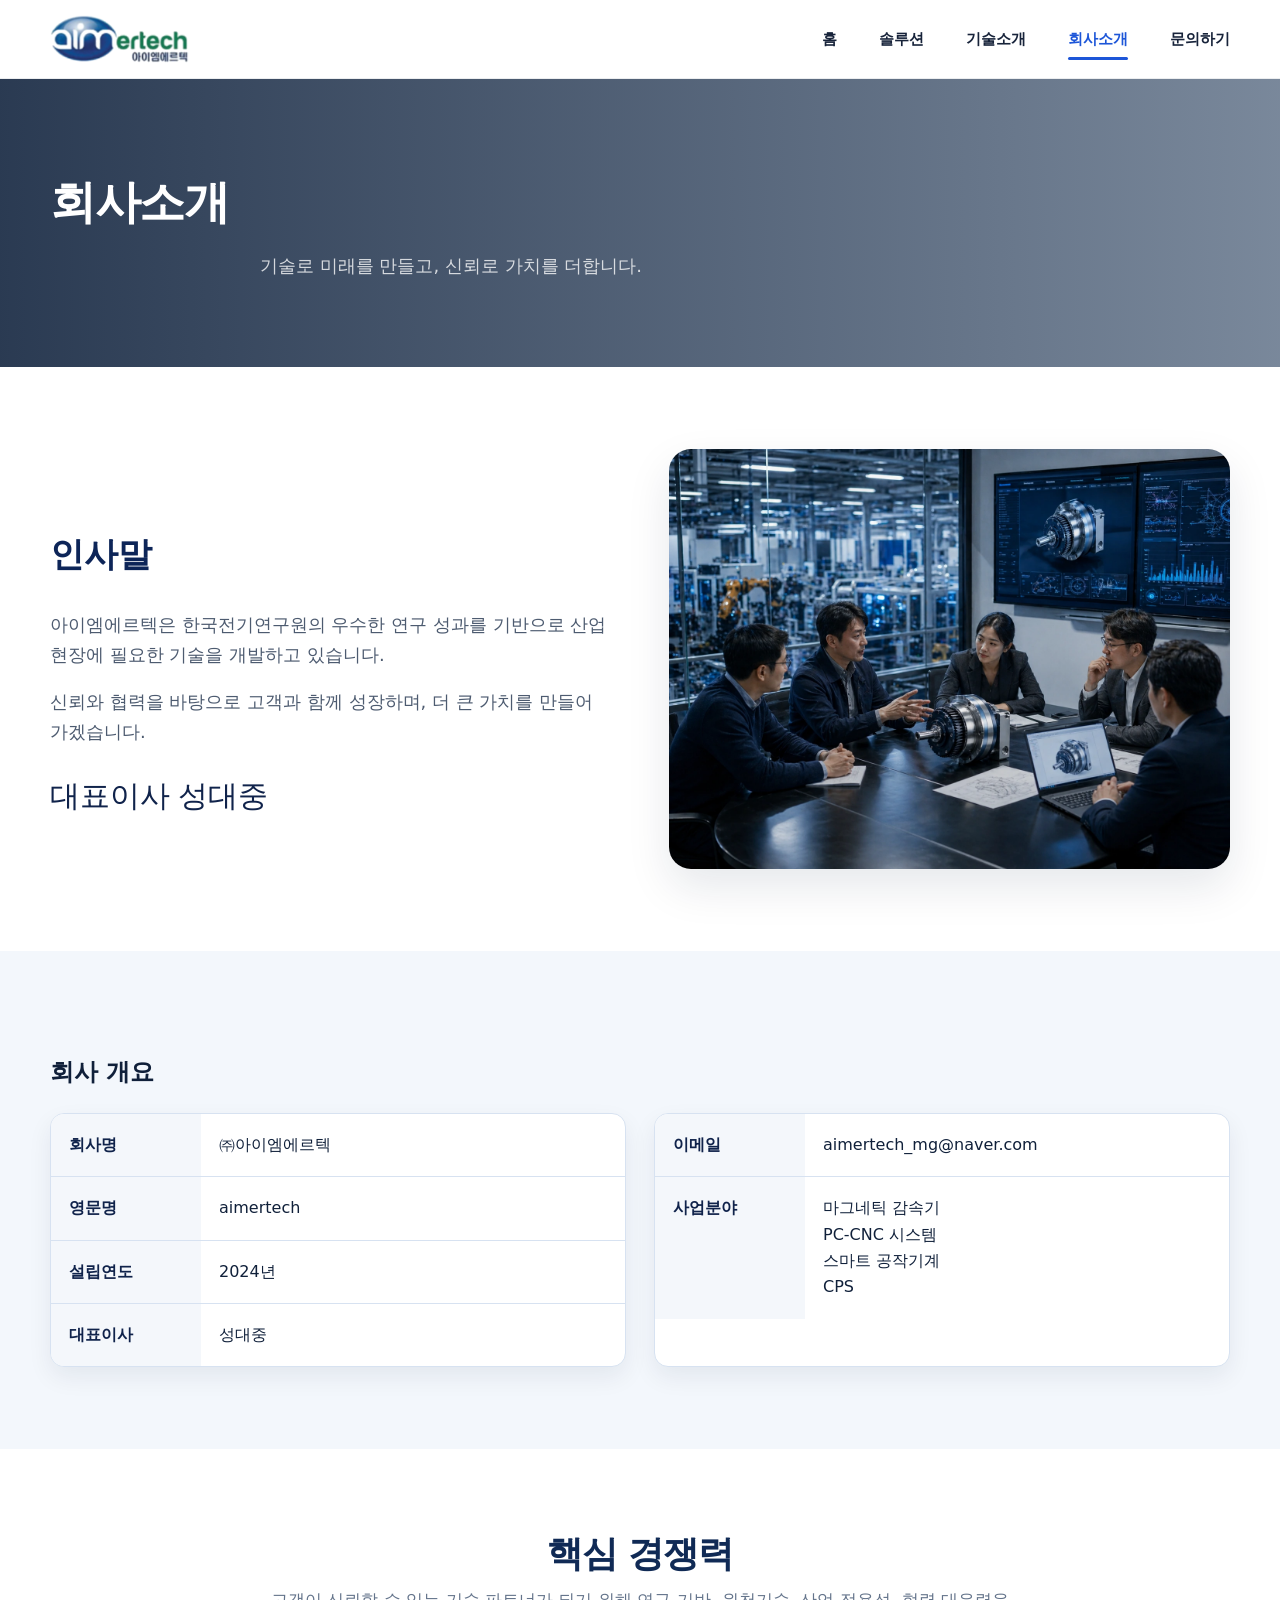
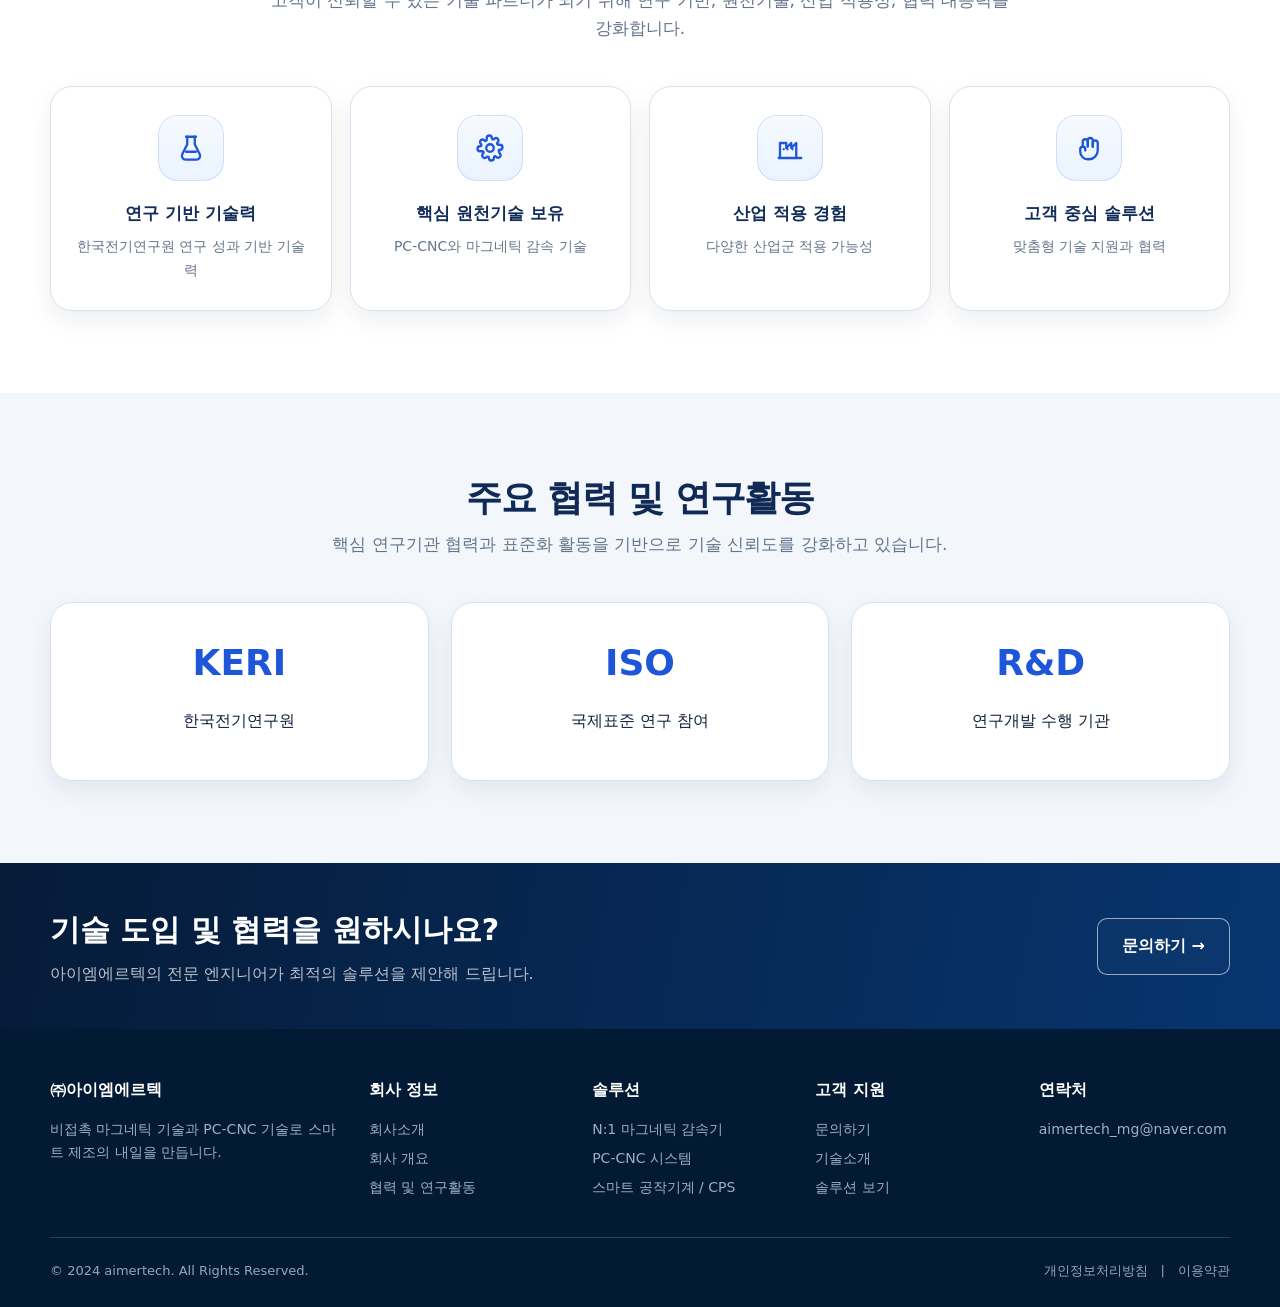
==== commit 35a283cc: "Add files via upload Replacing files with the customer based approach renewal version" ====
--- a/company.html
+++ b/company.html
@@ -12,15 +12,29 @@
   <link rel="icon" href="assets/logo/logo.webp">
   <link rel="stylesheet" href="css/style.css">
 </head>
-<body><a class="skip" href="#main">본문 바로가기</a>
+<body>
+<a class="skip" href="#main">본문 바로가기</a>
 <header class="site-header">
   <div class="container nav-wrap">
     <a class="logo" href="index.html" aria-label="아이엠에르텍 홈"><img src="assets/logo/logo.webp" alt="아이엠에르텍 aimertech"></a>
-    <nav class="main-nav" aria-label="주요 메뉴"><a href="index.html" class="">홈</a><a href="solution.html" class="">솔루션</a><a href="technology.html" class="">기술소개</a><a href="company.html" class="active">회사소개</a><a href="contact.html" class="">문의하기</a></nav>
+    <nav class="main-nav" aria-label="주요 메뉴"><a href="index.html">홈</a><a href="solution.html">솔루션</a><a href="technology.html">기술소개</a><a href="company.html" class="active">회사소개</a><a href="contact.html">문의하기</a></nav>
     <button class="mobile-toggle" aria-label="메뉴 열기"><span></span><span></span><span></span></button>
   </div>
 </header>
-<main id="main"><section class="page-hero company-hero" style="--page-bg:url('assets/images/factory-automation.webp')"><div class="container"><h1>회사소개</h1><p>기술로 미래를 만들고, 신뢰로 가치를 더합니다.</p></div></section><section class="section"><div class="container message"><div><h2>인사말</h2><p>아이엠에르텍은 한국전기연구원의 우수한 연구 성과를 기반으로 산업 현장에 필요한 기술을 개발하고 있습니다.</p><p>신뢰와 협력을 바탕으로 고객과 함께 성장하며, 더 큰 가치를 만들어 가겠습니다.</p><div class="signature">대표이사 성대중</div></div><div class="office-card"><img src="assets/images/engineering-meeting.webp" alt="아이엠에르텍 기술 회의"></div></div></section><section class="section soft" id="profile"><div class="container"><h2>회사 개요</h2><div class="company-table compact"><div class="table"><div class="tr"><div class="th">회사명</div><div class="td">㈜아이엠에르텍</div></div><div class="tr"><div class="th">영문명</div><div class="td">aimertech</div></div><div class="tr"><div class="th">설립연도</div><div class="td">2024년</div></div><div class="tr"><div class="th">대표이사</div><div class="td">성대중</div></div></div><div class="table"><div class="tr"><div class="th">이메일</div><div class="td"><a class="email-link" href="mailto:aimertech_mg@naver.com">aimertech_mg@naver.com</a></div></div><div class="tr"><div class="th">사업분야</div><div class="td">마그네틱 감속기<br>PC-CNC 시스템<br>스마트 공작기계<br>CPS</div></div></div></div></div></section><section class="section"><div class="container"><h2>핵심 경쟁력</h2><div class="feature-grid company-features"><div class="feature-card"><div class="icon">♡</div><h3>연구 기반 기술력</h3><p>한국전기연구원 연구 성과 기반 기술력</p></div><div class="feature-card"><div class="icon">⚙</div><h3>핵심 원천기술 보유</h3><p>PC-CNC와 마그네틱 감속 기술</p></div><div class="feature-card"><div class="icon">▦</div><h3>산업 적용 경험</h3><p>다양한 산업군 적용 가능성</p></div><div class="feature-card"><div class="icon">👥</div><h3>고객 중심 솔루션</h3><p>맞춤형 기술 지원과 협력</p></div></div></div></section><section class="section soft" id="certs"><div class="container"><h2>주요 협력 및 연구활동</h2><div class="cert-grid"><div class="cert-card"><strong>KERI</strong><p>한국전기연구원</p></div><div class="cert-card"><strong>ISO</strong><p>국제표준 연구 참여</p></div><div class="cert-card"><strong>R&D</strong><p>연구개발 수행 기관</p></div></div></div></section><section class="cta-band"><div class="container cta-content"><div><h2>기술 도입 및 협력을 원하시나요?</h2><p>아이엠에르텍의 전문 엔지니어가 최적의 솔루션을 제안해 드립니다.</p></div><a class="btn btn-outline" href="contact.html">문의하기 →</a></div></section>
+<main id="main">
+
+<section class="page-hero company-hero" style="--page-bg:url('assets/images/factory-automation.webp')"><div class="container"><h1>회사소개</h1><p>기술로 미래를 만들고, 신뢰로 가치를 더합니다.</p></div></section>
+<section class="section">
+  <div class="container message">
+    <div><h2>인사말</h2><p>아이엠에르텍은 한국전기연구원의 우수한 연구 성과를 기반으로 산업 현장에 필요한 기술을 개발하고 있습니다.</p><p>신뢰와 협력을 바탕으로 고객과 함께 성장하며, 더 큰 가치를 만들어 가겠습니다.</p><div class="signature">대표이사 성대중</div></div>
+    <div class="office-card"><img src="assets/images/engineering-meeting.webp" alt="아이엠에르텍 기술 협의 회의"></div>
+  </div>
+</section>
+<section class="section soft" id="profile"><div class="container"><h2>회사 개요</h2><div class="company-table compact"><div class="table"><div class="tr"><div class="th">회사명</div><div class="td">㈜아이엠에르텍</div></div><div class="tr"><div class="th">영문명</div><div class="td">aimertech</div></div><div class="tr"><div class="th">설립연도</div><div class="td">2024년</div></div><div class="tr"><div class="th">대표이사</div><div class="td">성대중</div></div></div><div class="table"><div class="tr"><div class="th">이메일</div><div class="td">aimertech_mg@naver.com</div></div><div class="tr"><div class="th">사업분야</div><div class="td">마그네틱 감속기<br>PC-CNC 시스템<br>스마트 공작기계<br>CPS</div></div></div></div></div></section>
+<section class="section"><div class="container"><div class="section-title"><h2>핵심 경쟁력</h2><p>고객이 신뢰할 수 있는 기술 파트너가 되기 위해 연구 기반, 원천기술, 산업 적용성, 협력 대응력을 강화합니다.</p></div><div class="feature-grid company-features"><div class="feature-card"><div class="icon"><svg class="svg-icon" viewBox="0 0 24 24" aria-hidden="true"><path d="M9 3v6l-4 8a3 3 0 0 0 2.7 4.3h8.6A3 3 0 0 0 19 17l-4-8V3"/><path d="M8 3h8M8 15h8"/></svg></div><h3>연구 기반 기술력</h3><p>한국전기연구원 연구 성과 기반 기술력</p></div><div class="feature-card"><div class="icon"><svg class="svg-icon" viewBox="0 0 24 24" aria-hidden="true"><circle cx="12" cy="12" r="3"/><path d="M19.4 15a1 1 0 0 0 .2 1.1l.1.1a2 2 0 1 1-2.8 2.8l-.1-.1a1 1 0 0 0-1.1-.2 1 1 0 0 0-.6.9V20a2 2 0 1 1-4 0v-.2a1 1 0 0 0-.7-.9 1 1 0 0 0-1 .2l-.1.1a2 2 0 1 1-2.8-2.8l.1-.1a1 1 0 0 0 .2-1.1 1 1 0 0 0-.9-.6H4a2 2 0 1 1 0-4h.2a1 1 0 0 0 .9-.7 1 1 0 0 0-.2-1l-.1-.1a2 2 0 1 1 2.8-2.8l.1.1a1 1 0 0 0 1.1.2 1 1 0 0 0 .6-.9V4a2 2 0 1 1 4 0v.2a1 1 0 0 0 .7.9 1 1 0 0 0 1-.2l.1-.1a2 2 0 1 1 2.8 2.8l-.1.1a1 1 0 0 0-.2 1.1 1 1 0 0 0 .9.6H20a2 2 0 1 1 0 4h-.2a1 1 0 0 0-.9.7Z"/></svg></div><h3>핵심 원천기술 보유</h3><p>PC-CNC와 마그네틱 감속 기술</p></div><div class="feature-card"><div class="icon"><svg class="svg-icon" viewBox="0 0 24 24" aria-hidden="true"><path d="M3 20h18"/><path d="M4 20V8h5v4l4-4v4l4-4v12"/><path d="M7 13h.01M10 13h.01M14 13h.01"/></svg></div><h3>산업 적용 경험</h3><p>다양한 산업군 적용 가능성</p></div><div class="feature-card"><div class="icon"><svg class="svg-icon" viewBox="0 0 24 24" aria-hidden="true"><path d="M7 11V7a2 2 0 0 1 4 0v4"/><path d="M11 10V6a2 2 0 0 1 4 0v5"/><path d="M15 11V8a2 2 0 0 1 4 0v6a7 7 0 0 1-7 7h-1a6 6 0 0 1-6-6v-2a2 2 0 0 1 4 0v1"/></svg></div><h3>고객 중심 솔루션</h3><p>맞춤형 기술 지원과 협력</p></div></div></div></section>
+<section class="section soft" id="certs"><div class="container"><div class="section-title"><h2>주요 협력 및 연구활동</h2><p>핵심 연구기관 협력과 표준화 활동을 기반으로 기술 신뢰도를 강화하고 있습니다.</p></div><div class="cert-grid"><div class="cert-card"><strong>KERI</strong><p>한국전기연구원</p></div><div class="cert-card"><strong>ISO</strong><p>국제표준 연구 참여</p></div><div class="cert-card"><strong>R&amp;D</strong><p>연구개발 수행 기관</p></div></div></div></section>
+<section class="cta-band"><div class="container cta-content"><div><h2>기술 도입 및 협력을 원하시나요?</h2><p>아이엠에르텍의 전문 엔지니어가 최적의 솔루션을 제안해 드립니다.</p></div><a class="btn btn-outline" href="contact.html">문의하기 →</a></div></section>
+
 <footer class="footer">
   <div class="container">
     <div class="footer-grid">
@@ -28,8 +42,12 @@
       <div><h4>회사 정보</h4><a href="company.html">회사소개</a><a href="company.html#profile">회사 개요</a><a href="company.html#certs">협력 및 연구활동</a></div>
       <div><h4>솔루션</h4><a href="solution.html">N:1 마그네틱 감속기</a><a href="solution.html">PC-CNC 시스템</a><a href="solution.html">스마트 공작기계 / CPS</a></div>
       <div><h4>고객 지원</h4><a href="contact.html">문의하기</a><a href="technology.html">기술소개</a><a href="solution.html">솔루션 보기</a></div>
-      <div><h4>연락처</h4><p><a href="mailto:aimertech_mg@naver.com">aimertech_mg@naver.com</a></p></div>
+      <div><h4>연락처</h4><p>aimertech_mg@naver.com</p></div>
     </div>
     <div class="footer-bottom"><span>© 2024 aimertech. All Rights Reserved.</span><span>개인정보처리방침　|　이용약관</span></div>
   </div>
-</footer></main><script src="js/script.js"></script></body></html>
+</footer>
+</main>
+<script src="js/script.js"></script>
+</body>
+</html>
--- a/css/style.css
+++ b/css/style.css
@@ -1,17 +1,24 @@
 :root{
-  --navy:#061b38; --navy2:#082958; --blue:#0b4ccb; --blue2:#1b74ff; --ink:#0f1b2e; --muted:#667085;
-  --line:#dfe6f1; --bg:#f5f7fb; --white:#fff; --shadow:0 18px 45px rgba(8,25,60,.11);
-  --radius:18px; --max:1180px;
+  --navy:#061a34; --navy2:#0c2c57; --navy3:#143e73; --blue:#1d56d8; --blue2:#4b8fff;
+  --blue-soft:#eaf2ff; --ink:#10203a; --muted:#64748b; --line:#d7e2f1; --bg:#f3f7fc;
+  --white:#fff; --shadow:0 18px 44px rgba(8,25,60,.10); --shadow-soft:0 10px 24px rgba(8,25,60,.07);
+  --radius:22px; --max:1180px;
 }
-*{box-sizing:border-box} html{scroll-behavior:smooth} body{margin:0;font-family:Inter, Pretendard, "Noto Sans KR", system-ui, -apple-system, BlinkMacSystemFont, sans-serif;color:var(--ink);background:#fff;line-height:1.65} a{text-decoration:none;color:inherit} img{max-width:100%;display:block} ul{padding-left:1.2rem}.container{width:min(var(--max), calc(100% - 40px));margin:0 auto}.site-header{position:sticky;top:0;z-index:50;background:rgba(255,255,255,.92);backdrop-filter:blur(12px);border-bottom:1px solid rgba(6,27,56,.08)}.nav-wrap{height:78px;display:flex;align-items:center;justify-content:space-between;gap:24px}.logo img{height:48px}.main-nav{display:flex;gap:42px;align-items:center;font-weight:750;font-size:15px}.main-nav a{position:relative;padding:25px 0;color:#17233a}.main-nav a.active,.main-nav a:hover{color:var(--blue)}.main-nav a.active:after{content:"";position:absolute;left:0;right:0;bottom:16px;height:3px;border-radius:999px;background:var(--blue)}.mobile-toggle{display:none;background:none;border:0;gap:5px;flex-direction:column}.mobile-toggle span{width:26px;height:2px;background:#0f1b2e;display:block}.hero{position:relative;overflow:hidden;background:radial-gradient(circle at 78% 28%,rgba(35,115,255,.22),transparent 28%),linear-gradient(90deg,#031124 0%,#0a2146 45%,#1a2f4d 100%);color:#fff;min-height:640px;display:flex;align-items:center}.hero:before{content:"";position:absolute;inset:0;background:linear-gradient(90deg,rgba(0,10,24,.58) 0%,rgba(0,10,24,.30) 38%,rgba(0,10,24,.08) 100%);pointer-events:none}.hero-grid{position:relative;z-index:1;display:grid;grid-template-columns:1.02fr .98fr;gap:28px;align-items:center;padding:50px 0}.hero-copy{max-width:640px}.hero-kicker{display:inline-flex;align-items:center;gap:8px;padding:8px 14px;border-radius:999px;background:rgba(255,255,255,.10);border:1px solid rgba(255,255,255,.18);font-size:13px;font-weight:800;letter-spacing:.02em;margin-bottom:22px}.hero h1{font-size:clamp(42px,6vw,76px);line-height:1.16;margin:0 0 22px;letter-spacing:-.04em}.hero p{font-size:20px;max-width:560px;margin:0 0 32px;color:rgba(255,255,255,.84)}.hero-media{position:relative;display:flex;justify-content:center;align-items:center;min-height:420px}.hero-media img{position:relative;z-index:1;width:min(100%,620px);max-width:620px;filter:drop-shadow(0 30px 70px rgba(0,0,0,.38))}.hero-glow{position:absolute;inset:auto 8% 12% 8%;height:72%;border-radius:50%;background:radial-gradient(circle,rgba(44,125,255,.56) 0%,rgba(44,125,255,.18) 38%,transparent 70%);filter:blur(28px)}.page-hero{background:linear-gradient(135deg,rgba(4,22,48,.96),rgba(6,36,80,.88)),var(--page-bg) center/cover no-repeat;color:#fff;padding:82px 0;text-align:center}.page-hero h1{font-size:46px;margin:0 0 10px;letter-spacing:-.03em}.page-hero p{margin:0;color:rgba(255,255,255,.78);font-size:18px}.btn{display:inline-flex;align-items:center;gap:10px;padding:14px 24px;border-radius:8px;font-weight:800;border:1px solid transparent;transition:.22s ease}.btn-primary{background:var(--blue);color:#fff}.btn-primary:hover{background:#073aa1;transform:translateY(-2px)}.btn-outline{border-color:rgba(255,255,255,.65);color:#fff}.btn-outline.dark{border-color:#9ab3e4;color:#082958}.btn-row{display:flex;gap:14px;flex-wrap:wrap}.section{padding:82px 0}.section.soft{background:var(--bg)}.section.dark{background:linear-gradient(135deg,#061a38,#082b5d);color:#fff}.section-title{text-align:center;margin-bottom:44px}.section-title h2{font-size:36px;line-height:1.25;margin:0 0 10px;letter-spacing:-.03em;color:#10234b}.dark .section-title h2{color:#fff}.section-title p{margin:0;color:var(--muted);font-size:17px}.dark .section-title p{color:rgba(255,255,255,.72)}.stats{display:grid;grid-template-columns:repeat(3,1fr);gap:22px}.stat-card,.feature-card,.contact-card,.info-card{background:#fff;border:1px solid var(--line);border-radius:var(--radius);padding:32px;box-shadow:0 8px 26px rgba(6,27,56,.04)}.stat-card{text-align:center}.icon-circle{width:58px;height:58px;border:2px solid var(--blue);color:var(--blue);border-radius:50%;display:grid;place-items:center;margin:0 auto 16px;font-size:26px}.stat-card h3{font-size:24px;margin:0 0 6px;color:#0a2d6c}.stat-card p{margin:0;color:var(--muted)}.solution-grid{display:grid;grid-template-columns:repeat(3,1fr);gap:26px}.solution-card{background:#fff;border:1px solid var(--line);border-radius:var(--radius);overflow:hidden;box-shadow:var(--shadow);transition:.25s}.solution-card:hover{transform:translateY(-6px)}.solution-card img{height:220px;width:100%;object-fit:cover}.solution-card .body{padding:24px}.solution-card h3{font-size:21px;margin:0 0 8px;color:#10234b}.solution-card p{color:var(--muted);margin:0 0 18px}.text-link{font-weight:850;color:var(--blue)}.cta-band{padding:42px 0;background:linear-gradient(100deg,#061b38,#07356f);color:#fff}.cta-content{display:flex;justify-content:space-between;align-items:center;gap:24px}.cta-content h2{margin:0 0 6px;font-size:30px}.cta-content p{margin:0;color:rgba(255,255,255,.72)}.footer{background:#031a35;color:#dce8ff;padding:48px 0 26px}.footer-grid{display:grid;grid-template-columns:1.5fr repeat(4,1fr);gap:32px;padding-bottom:32px;border-bottom:1px solid rgba(255,255,255,.16)}.footer h4{margin:0 0 14px;color:#fff}.footer p,.footer a{font-size:14px;color:rgba(220,232,255,.72);display:block;margin:6px 0}.footer-bottom{display:flex;justify-content:space-between;gap:24px;padding-top:22px;color:rgba(220,232,255,.68);font-size:13px}.breadcrumb{font-size:14px;color:#60708a;margin:28px 0}.solution-list{display:grid;gap:22px}.solution-row{display:grid;grid-template-columns:.9fr 1.1fr;border:1px solid var(--line);border-radius:18px;overflow:hidden;background:#fff;box-shadow:0 10px 30px rgba(6,27,56,.05)}.solution-row .imgbox{position:relative;min-height:330px;background:#051a35}.solution-row img{width:100%;height:100%;object-fit:cover}.num{position:absolute;top:22px;left:22px;background:var(--blue);color:#fff;border-radius:9px;padding:10px 14px;font-size:28px;font-weight:900}.solution-row .copy{padding:48px}.solution-row h2{font-size:34px;line-height:1.25;margin:0 0 14px;color:#0d2558}.check-list{list-style:none;padding:0;margin:22px 0}.check-list li{margin:10px 0;display:flex;gap:10px;color:#44516a}.check-list li:before{content:"✓";display:inline-grid;place-items:center;width:22px;height:22px;border-radius:50%;background:#e8f0ff;color:var(--blue);font-weight:900;flex:0 0 auto}.promise{margin-top:30px;border-radius:18px;background:linear-gradient(135deg,#061b38,#063574);padding:42px;color:#fff;display:grid;grid-template-columns:repeat(4,1fr);gap:24px;text-align:center}.promise strong{display:block;font-size:19px;margin:10px 0 4px}.promise p{margin:0;color:rgba(255,255,255,.72);font-size:14px}.tabs{display:flex;justify-content:center;gap:0;border-bottom:1px solid var(--line);background:#fff;position:sticky;top:78px;z-index:30}.tabs a{padding:20px 54px;font-weight:800;color:#667085;border-bottom:3px solid transparent}.tabs a.active,.tabs a:hover{color:var(--blue);border-color:var(--blue)}.tech-intro{display:grid;grid-template-columns:.9fr 1.1fr;align-items:center;gap:54px}.kicker{display:inline-block;background:#e7f0ff;color:var(--blue);font-weight:900;padding:5px 12px;border-radius:7px;margin-bottom:12px}.tech-intro h2{font-size:44px;margin:0 0 18px;color:#0d2558;letter-spacing:-.04em}.tech-intro p{font-size:19px;color:#43516a}.tech-intro img{filter:drop-shadow(0 22px 40px rgba(6,27,56,.18))}.feature-grid{display:grid;grid-template-columns:repeat(5,1fr);gap:18px}.feature-card{text-align:center;padding:25px 18px}.feature-card .icon{font-size:34px;color:var(--blue);margin-bottom:12px}.feature-card h3{font-size:17px;margin:0 0 6px}.feature-card p{font-size:14px;color:var(--muted);margin:0}.principle-grid{display:grid;grid-template-columns:1fr 1fr;gap:42px;align-items:start}.principle-box,.application-box{background:#fff;border:1px solid var(--line);border-radius:18px;padding:28px}.principle-visual{display:flex;align-items:center;gap:18px;justify-content:center;margin-top:28px}.ring{width:120px;height:120px;border:22px solid #d9e2ef;border-top-color:#0b4ccb;border-radius:50%;box-shadow:inset 0 0 0 9px #fff}.arrow{font-size:34px;color:#6b7a90}.app-grid{display:grid;grid-template-columns:repeat(2,1fr);gap:16px}.app-item{border:1px solid var(--line);border-radius:14px;padding:18px;display:flex;gap:12px;align-items:flex-start}.app-item span{font-size:26px;color:var(--blue)}.company-hero{background:linear-gradient(90deg,rgba(5,24,52,.84),rgba(5,24,52,.35)),var(--page-bg) center/cover no-repeat;text-align:left}.message{display:grid;grid-template-columns:1fr 1fr;gap:58px;align-items:center}.message h2{font-size:34px;color:#0d2558}.message p{font-size:18px;color:#4d5b70}.signature{font-family:serif;font-size:30px;color:#10234b;margin-top:24px}.office-card{border-radius:18px;overflow:hidden;box-shadow:var(--shadow)}.company-table{display:grid;grid-template-columns:1fr 1fr;gap:28px}.table{border:1px solid var(--line);border-radius:12px;overflow:hidden}.tr{display:grid;grid-template-columns:150px 1fr;border-bottom:1px solid var(--line)}.tr:last-child{border-bottom:0}.th{background:#f4f7fb;font-weight:850;color:#10234b}.td,.th{padding:18px}.cert-grid{display:grid;grid-template-columns:repeat(3,1fr);gap:20px}.cert-card{background:#fff;border:1px solid var(--line);border-radius:14px;padding:28px;text-align:center}.cert-card strong{display:block;font-size:36px;color:var(--blue);font-weight:900}.contact-types{display:grid;grid-template-columns:repeat(4,1fr);gap:22px}.contact-card{text-align:center;transition:.22s}.contact-card:hover{border-color:var(--blue);transform:translateY(-4px)}.contact-card .big{font-size:46px;color:var(--blue);margin-bottom:12px}.contact-card h3{font-size:22px;margin:0 0 6px;color:#10234b}.contact-card p{margin:0;color:var(--muted)}.contact-info{display:grid;grid-template-columns:repeat(3,1fr);gap:22px}.partner-section{display:grid;grid-template-columns:1fr 1.1fr;gap:48px;align-items:center}.partner-section img{border-radius:18px}.partner-section h2{font-size:36px;margin:0 0 12px}.partner-section p,.partner-section li{color:rgba(255,255,255,.78)}.contact-action{display:inline-flex;margin-top:16px}.form-note{font-size:14px;color:#65748b;margin-top:20px}.skip{position:absolute;left:-9999px}.skip:focus{left:20px;top:20px;background:#fff;color:#000;padding:10px;z-index:99}
-@media(max-width:900px){.mobile-toggle{display:flex}.main-nav{position:absolute;left:0;right:0;top:78px;background:#fff;display:none;flex-direction:column;gap:0;border-bottom:1px solid var(--line)}.main-nav.open{display:flex}.main-nav a{padding:16px 0}.hero{min-height:560px}.hero-grid{grid-template-columns:1fr;padding:42px 0 32px}.hero-copy{max-width:none}.hero-media{order:-1;min-height:auto}.hero-media img{width:min(100%,420px)}.stats,.solution-grid,.contact-info,.cert-grid{grid-template-columns:1fr}.footer-grid{grid-template-columns:1fr 1fr}.solution-row,.tech-intro,.principle-grid,.message,.company-table,.partner-section{grid-template-columns:1fr}.solution-row .copy{padding:30px}.promise,.feature-grid,.contact-types{grid-template-columns:1fr 1fr}.tabs{overflow:auto;justify-content:flex-start}.tabs a{padding:16px 26px;white-space:nowrap}.cta-content{flex-direction:column;align-items:flex-start}.hero h1{font-size:44px}.page-hero h1{font-size:36px}}
-@media(max-width:560px){.container{width:min(100% - 28px, var(--max))}.section{padding:58px 0}.hero{min-height:auto}.hero-grid{padding:34px 0 28px}.hero h1{font-size:38px}.hero p{font-size:18px}.hero-media img{width:min(100%,320px)}.btn{width:100%;justify-content:center}.promise,.feature-grid,.contact-types,.app-grid{grid-template-columns:1fr}.footer-grid{grid-template-columns:1fr}.footer-bottom{flex-direction:column}.tr{grid-template-columns:110px 1fr}.solution-card img{height:180px}}
-
-/* Phase 1 final adjustments */
-.company-features{grid-template-columns:repeat(4,1fr)}
-.contact-info.email-only{grid-template-columns:minmax(280px,520px);justify-content:center}
-.contact-info.email-only .contact-card{width:100%}
-.email-link{font-weight:850;color:var(--blue)}
-.company-table.compact{grid-template-columns:1fr 1fr;align-items:stretch}
-@media(max-width:900px){.company-features{grid-template-columns:1fr 1fr}.contact-info.email-only,.company-table.compact{grid-template-columns:1fr}}
-@media(max-width:560px){.company-features{grid-template-columns:1fr}}
+*{box-sizing:border-box} html{scroll-behavior:smooth} body{margin:0;font-family:Inter,Pretendard,"Noto Sans KR",system-ui,-apple-system,BlinkMacSystemFont,sans-serif;color:var(--ink);background:#fff;line-height:1.65} a{text-decoration:none;color:inherit} img{max-width:100%;display:block} ul{padding-left:1.2rem} .container{width:min(var(--max),calc(100% - 40px));margin:0 auto} .skip{position:absolute;left:-9999px} .skip:focus{left:20px;top:20px;background:#fff;color:#000;padding:10px;z-index:99}
+.site-header{position:sticky;top:0;z-index:50;background:rgba(255,255,255,.92);backdrop-filter:blur(12px);border-bottom:1px solid rgba(6,27,56,.08)} .nav-wrap{height:78px;display:flex;align-items:center;justify-content:space-between;gap:24px} .logo img{height:48px} .main-nav{display:flex;gap:42px;align-items:center;font-weight:750;font-size:15px} .main-nav a{position:relative;padding:25px 0;color:#17233a} .main-nav a.active,.main-nav a:hover{color:var(--blue)} .main-nav a.active:after{content:"";position:absolute;left:0;right:0;bottom:16px;height:3px;border-radius:999px;background:var(--blue)} .mobile-toggle{display:none;background:none;border:0;gap:5px;flex-direction:column} .mobile-toggle span{width:26px;height:2px;background:#0f1b2e;display:block}
+.hero{position:relative;overflow:hidden;background:radial-gradient(circle at 78% 25%,rgba(64,134,255,.18),transparent 24%),radial-gradient(circle at 18% 78%,rgba(33,98,220,.14),transparent 24%),linear-gradient(90deg,#031224 0%,#092144 44%,#163f6f 100%);color:#fff;min-height:650px;display:flex;align-items:center} .hero:before{content:"";position:absolute;inset:0;background:linear-gradient(90deg,rgba(1,10,24,.34) 0%,rgba(1,10,24,.16) 38%,rgba(1,10,24,.02) 100%);pointer-events:none} .hero:after{content:"";position:absolute;inset:auto -8% -28% auto;width:520px;height:520px;border-radius:50%;background:radial-gradient(circle,rgba(92,154,255,.18) 0%,rgba(92,154,255,0) 68%);filter:blur(12px)} .hero-grid{position:relative;z-index:1;display:grid;grid-template-columns:1.02fr .98fr;gap:28px;align-items:center;padding:54px 0} .hero-copy{max-width:660px} .hero-kicker{display:inline-flex;align-items:center;gap:8px;padding:9px 16px;border-radius:999px;background:rgba(255,255,255,.10);border:1px solid rgba(255,255,255,.16);font-size:13px;font-weight:800;letter-spacing:.02em;margin-bottom:22px;box-shadow:inset 0 1px 0 rgba(255,255,255,.10)} .hero h1{font-size:clamp(40px,5.4vw,70px);line-height:1.14;margin:0 0 22px;letter-spacing:-.05em} .hero p{font-size:20px;max-width:580px;margin:0 0 28px;color:rgba(255,255,255,.84)} .hero-media{position:relative;display:flex;justify-content:center;align-items:center;min-height:420px} .hero-media-shell{position:relative;z-index:1;width:min(100%,650px);padding:18px;border-radius:34px;background:linear-gradient(180deg,rgba(255,255,255,.08),rgba(255,255,255,.03));border:1px solid rgba(255,255,255,.12);box-shadow:0 34px 80px rgba(0,0,0,.22);backdrop-filter:blur(10px)} .hero-media img{width:100%;max-width:620px;border-radius:24px;filter:drop-shadow(0 30px 70px rgba(0,0,0,.28))} .hero-glow{position:absolute;inset:auto 8% 10% 8%;height:72%;border-radius:50%;background:radial-gradient(circle,rgba(44,125,255,.48) 0%,rgba(44,125,255,.16) 38%,transparent 72%);filter:blur(28px)} .hero-chips{display:flex;flex-wrap:wrap;gap:10px;margin:0 0 28px} .hero-chips span{padding:7px 12px;border-radius:999px;background:rgba(255,255,255,.10);border:1px solid rgba(255,255,255,.14);font-size:13px;color:rgba(255,255,255,.86)}
+.page-hero{background:linear-gradient(135deg,rgba(4,22,48,.95),rgba(11,46,92,.86)),var(--page-bg) center/cover no-repeat;color:#fff;padding:86px 0;text-align:center} .page-hero h1{font-size:46px;margin:0 0 10px;letter-spacing:-.03em} .page-hero p{margin:0 auto;color:rgba(255,255,255,.78);font-size:18px;max-width:760px} .company-hero{background:linear-gradient(90deg,rgba(5,24,52,.85),rgba(8,35,70,.54)),var(--page-bg) center/cover no-repeat;text-align:left}
+.btn{display:inline-flex;align-items:center;gap:10px;padding:14px 24px;border-radius:10px;font-weight:800;border:1px solid transparent;transition:.22s ease} .btn-primary{background:linear-gradient(180deg,#2a70f0,#1751cc);color:#fff;box-shadow:0 12px 24px rgba(29,86,216,.28)} .btn-primary:hover{transform:translateY(-2px);box-shadow:0 18px 30px rgba(29,86,216,.34)} .btn-outline{border-color:rgba(255,255,255,.58);color:#fff;background:rgba(255,255,255,.02)} .btn-outline:hover{background:rgba(255,255,255,.08)} .btn-outline.dark{border-color:#9ab3e4;color:#082958} .btn-row{display:flex;gap:14px;flex-wrap:wrap}
+.section{padding:82px 0} .section.tight{padding:64px 0} .section.soft{background:var(--bg)} .section.dark{background:linear-gradient(135deg,#061a38,#0a3266);color:#fff} .section-title{text-align:center;margin-bottom:44px} .section-title h2{font-size:36px;line-height:1.25;margin:0 0 10px;letter-spacing:-.03em;color:#102a55} .dark .section-title h2{color:#fff} .section-title p{margin:0 auto;color:var(--muted);font-size:17px;max-width:760px} .dark .section-title p{color:rgba(255,255,255,.72)}
+.svg-icon{width:30px;height:30px;stroke:currentColor;fill:none;stroke-width:1.85;stroke-linecap:round;stroke-linejoin:round;flex:0 0 auto} .icon-circle,.feature-card .icon,.type-icon,.info-icon,.benefit-icon{width:66px;height:66px;border-radius:20px;display:grid;place-items:center;margin:0 auto 18px;color:var(--blue);background:linear-gradient(180deg,#f6faff,#ebf3ff);border:1px solid rgba(29,86,216,.16);box-shadow:inset 0 1px 0 rgba(255,255,255,.9)}
+.stats,.solution-grid,.cert-grid,.contact-info,.value-grid,.process-grid,.review-grid{display:grid;gap:22px} .stats{grid-template-columns:repeat(3,1fr)} .solution-grid{grid-template-columns:repeat(3,1fr);gap:26px} .cert-grid{grid-template-columns:repeat(3,1fr)} .value-grid{grid-template-columns:repeat(3,1fr)} .process-grid{grid-template-columns:repeat(3,1fr)} .review-grid{grid-template-columns:repeat(3,1fr)} .stat-card,.feature-card,.contact-card,.info-card,.cert-card,.principle-box,.application-box,.value-card,.process-card,.contact-cta-card,.review-card{background:#fff;border:1px solid var(--line);border-radius:var(--radius);box-shadow:var(--shadow-soft)} .stat-card,.feature-card,.contact-card,.info-card,.cert-card,.value-card,.process-card,.review-card{padding:30px} .stat-card,.feature-card,.contact-card,.value-card,.process-card,.review-card{position:relative;overflow:hidden;transition:.24s ease} .stat-card:before,.feature-card:before,.contact-card:before,.value-card:before,.process-card:before,.review-card:before{content:"";position:absolute;inset:0 0 auto 0;height:4px;background:linear-gradient(90deg,var(--blue),var(--blue2));opacity:0;transition:.24s ease} .stat-card:hover,.feature-card:hover,.contact-card:hover,.value-card:hover,.process-card:hover,.review-card:hover{transform:translateY(-6px);box-shadow:var(--shadow)} .stat-card:hover:before,.feature-card:hover:before,.contact-card:hover:before,.value-card:hover:before,.process-card:hover:before,.review-card:hover:before{opacity:1} .stat-card,.feature-card,.value-card,.process-card,.review-card{text-align:center} .stat-card h3,.value-card h3,.process-card h3,.review-card h3{font-size:22px;line-height:1.38;margin:0 0 8px;color:#10316d} .stat-card p,.value-card p,.process-card p,.review-card p{margin:0;color:var(--muted)}
+.solution-card{background:#fff;border:1px solid var(--line);border-radius:var(--radius);overflow:hidden;box-shadow:var(--shadow);transition:.25s} .solution-card:hover{transform:translateY(-6px)} .solution-card img{height:220px;width:100%;object-fit:cover} .solution-card .body{padding:24px} .solution-card h3{font-size:21px;margin:0 0 8px;color:#10234b} .solution-card p{color:var(--muted);margin:0 0 18px} .tagline{font-size:13px;display:inline-flex;padding:4px 10px;border-radius:999px;background:#eaf2ff;color:var(--blue);font-weight:800;margin-bottom:12px} .text-link{font-weight:850;color:var(--blue)}
+.customer-bar{background:linear-gradient(180deg,#fff,#f8fbff);border-bottom:1px solid var(--line)} .customer-points{display:grid;grid-template-columns:repeat(3,1fr);gap:18px;padding:28px 0} .customer-point{display:flex;gap:14px;align-items:flex-start} .customer-point strong{display:block;color:#102a55;margin-bottom:2px} .customer-point p{margin:0;color:var(--muted);font-size:14px} .customer-point .mini{width:34px;height:34px;border-radius:12px;background:#eaf2ff;color:var(--blue);display:grid;place-items:center;flex:0 0 auto} .customer-point .mini .svg-icon{width:20px;height:20px}
+.cta-band{padding:42px 0;background:linear-gradient(100deg,#061b38,#07356f);color:#fff} .cta-content{display:flex;justify-content:space-between;align-items:center;gap:24px} .cta-content h2{margin:0 0 6px;font-size:30px} .cta-content p{margin:0;color:rgba(255,255,255,.72)}
+.footer{background:#031a35;color:#dce8ff;padding:48px 0 26px} .footer-grid{display:grid;grid-template-columns:1.5fr repeat(4,1fr);gap:32px;padding-bottom:32px;border-bottom:1px solid rgba(255,255,255,.16)} .footer h4{margin:0 0 14px;color:#fff} .footer p,.footer a{font-size:14px;color:rgba(220,232,255,.72);display:block;margin:6px 0} .footer-bottom{display:flex;justify-content:space-between;gap:24px;padding-top:22px;color:rgba(220,232,255,.68);font-size:13px}
+.breadcrumb{font-size:14px;color:#60708a;margin:28px 0} .solution-list{display:grid;gap:22px} .solution-row{display:grid;grid-template-columns:.9fr 1.1fr;border:1px solid var(--line);border-radius:18px;overflow:hidden;background:#fff;box-shadow:0 10px 30px rgba(6,27,56,.05)} .solution-row .imgbox{position:relative;min-height:330px;background:#051a35} .solution-row img{width:100%;height:100%;object-fit:cover} .num{position:absolute;top:22px;left:22px;background:var(--blue);color:#fff;border-radius:10px;padding:10px 14px;font-size:28px;font-weight:900;box-shadow:0 10px 18px rgba(29,86,216,.24)} .solution-row .copy{padding:48px} .solution-row h2{font-size:34px;line-height:1.25;margin:0 0 14px;color:#0d2558} .check-list{list-style:none;padding:0;margin:22px 0} .check-list li{margin:10px 0;display:flex;gap:10px;color:#44516a} .dark .check-list li{color:rgba(255,255,255,.8)} .check-list li:before{content:"✓";display:inline-grid;place-items:center;width:22px;height:22px;border-radius:50%;background:#e8f0ff;color:var(--blue);font-weight:900;flex:0 0 auto} .promise{margin-top:30px;border-radius:18px;background:linear-gradient(135deg,#061b38,#063574);padding:42px;color:#fff;display:grid;grid-template-columns:repeat(4,1fr);gap:24px;text-align:center} .promise strong{display:block;font-size:19px;margin:10px 0 4px} .promise p{margin:0;color:rgba(255,255,255,.72);font-size:14px}
+.tabs{display:flex;justify-content:center;gap:0;border-bottom:1px solid var(--line);background:#fff;position:sticky;top:78px;z-index:30} .tabs a{padding:20px 54px;font-weight:800;color:#667085;border-bottom:3px solid transparent} .tabs a.active,.tabs a:hover{color:var(--blue);border-color:var(--blue)} .tech-intro{display:grid;grid-template-columns:.9fr 1.1fr;align-items:center;gap:54px} .kicker{display:inline-block;background:#e7f0ff;color:var(--blue);font-weight:900;padding:5px 12px;border-radius:8px;margin-bottom:12px} .tech-intro h2{font-size:44px;margin:0 0 18px;color:#0d2558;letter-spacing:-.04em} .tech-intro p{font-size:19px;color:#43516a} .tech-intro img{filter:drop-shadow(0 22px 40px rgba(6,27,56,.18))} .feature-grid{display:grid;grid-template-columns:repeat(5,1fr);gap:18px} .feature-card{text-align:center;padding:28px 22px} .feature-card h3{font-size:17px;margin:0 0 8px;color:#132d5a} .feature-card p{font-size:14px;color:var(--muted);margin:0} .principle-grid{display:grid;grid-template-columns:1fr 1fr;gap:42px;align-items:start} .principle-box,.application-box{padding:28px} .principle-visual{display:flex;align-items:center;gap:18px;justify-content:center;margin-top:28px} .ring{width:120px;height:120px;border:22px solid #d9e2ef;border-top-color:#0b4ccb;border-radius:50%;box-shadow:inset 0 0 0 9px #fff} .arrow{font-size:34px;color:#6b7a90} .app-grid{display:grid;grid-template-columns:repeat(2,1fr);gap:16px} .app-item{border:1px solid var(--line);border-radius:14px;padding:18px;display:flex;gap:12px;align-items:flex-start} .app-item span{font-size:26px;color:var(--blue)}
+.message{display:grid;grid-template-columns:1fr 1fr;gap:58px;align-items:center} .message h2{font-size:34px;color:#0d2558} .message p{font-size:18px;color:#4d5b70} .signature{font-family:serif;font-size:30px;color:#10234b;margin-top:24px} .office-card{border-radius:22px;overflow:hidden;box-shadow:var(--shadow)} .company-table{display:grid;grid-template-columns:1fr 1fr;gap:28px} .table{border:1px solid var(--line);border-radius:14px;overflow:hidden;background:#fff;box-shadow:var(--shadow-soft)} .tr{display:grid;grid-template-columns:150px 1fr;border-bottom:1px solid var(--line)} .tr:last-child{border-bottom:0} .th{background:#f4f7fb;font-weight:850;color:#10234b} .td,.th{padding:18px} .cert-card{text-align:center} .cert-card strong{display:block;font-size:36px;color:var(--blue);font-weight:900} .company-features{grid-template-columns:repeat(4,1fr)}
+.contact-types{display:grid;grid-template-columns:repeat(3,1fr);gap:22px} .contact-card{text-align:center;background:linear-gradient(180deg,#fff,#fbfdff)} .contact-card h3{font-size:21px;line-height:1.45;margin:0 0 8px;color:#10234b} .contact-card p{margin:0;color:var(--muted);font-size:15px} .contact-cta-card{margin-top:28px;padding:32px 34px;display:flex;align-items:center;justify-content:space-between;gap:28px;background:linear-gradient(135deg,#fff,#f7fbff);box-shadow:var(--shadow)} .contact-cta-card h3{margin:8px 0 10px;font-size:28px;color:#10316d;letter-spacing:-.02em} .contact-cta-card p{margin:0;color:var(--muted)} .contact-mini{display:inline-flex;align-items:center;padding:6px 12px;border-radius:999px;background:#eaf2ff;color:var(--blue);font-size:12px;font-weight:800;letter-spacing:.03em} .contact-note{font-size:14px;color:#6b7b92;margin-top:10px} .prep-grid{display:grid;grid-template-columns:repeat(3,1fr);gap:18px;margin-top:28px} .prep-card{border:1px solid var(--line);border-radius:18px;padding:22px;background:#fff} .prep-card strong{display:block;margin-bottom:6px;color:#10316d} .prep-card p{margin:0;color:var(--muted);font-size:14px} .partner-section{display:grid;grid-template-columns:1fr 1.1fr;gap:48px;align-items:center} .partner-section img{border-radius:22px;box-shadow:0 20px 42px rgba(0,0,0,.16)} .partner-section h2{font-size:36px;margin:0 0 12px;color:#fff} .partner-section p,.partner-section li{color:rgba(255,255,255,.78)} .form-note{font-size:14px;color:rgba(255,255,255,.68);margin-top:20px}
+@media(max-width:900px){.mobile-toggle{display:flex}.main-nav{position:absolute;left:0;right:0;top:78px;background:#fff;display:none;flex-direction:column;gap:0;border-bottom:1px solid var(--line)}.main-nav.open{display:flex}.main-nav a{padding:16px 0}.hero{min-height:560px}.hero-grid{grid-template-columns:1fr;padding:42px 0 32px}.hero-copy{max-width:none}.hero-media{order:-1;min-height:auto}.hero-media-shell{width:min(100%,500px);padding:14px}.stats,.solution-grid,.contact-info,.cert-grid,.value-grid,.process-grid,.review-grid,.customer-points,.prep-grid{grid-template-columns:1fr}.footer-grid{grid-template-columns:1fr 1fr}.solution-row,.tech-intro,.principle-grid,.message,.company-table,.partner-section{grid-template-columns:1fr}.solution-row .copy{padding:30px}.promise,.feature-grid,.company-features,.contact-types{grid-template-columns:1fr 1fr}.tabs{overflow:auto;justify-content:flex-start}.tabs a{padding:16px 26px;white-space:nowrap}.cta-content,.contact-cta-card{flex-direction:column;align-items:flex-start}.hero h1{font-size:44px}.page-hero h1{font-size:36px}}
+@media(max-width:560px){.container{width:min(100% - 28px,var(--max))}.section{padding:58px 0}.hero{min-height:auto}.hero-grid{padding:34px 0 28px}.hero h1{font-size:38px}.hero p{font-size:18px}.hero-media-shell{width:min(100%,340px);padding:12px;border-radius:24px}.hero-media img{border-radius:18px}.btn{width:100%;justify-content:center}.promise,.feature-grid,.company-features,.contact-types,.app-grid{grid-template-columns:1fr}.footer-grid{grid-template-columns:1fr}.footer-bottom{flex-direction:column}.tr{grid-template-columns:110px 1fr}.solution-card img{height:180px}.icon-circle,.feature-card .icon,.type-icon,.info-icon,.benefit-icon{width:58px;height:58px;border-radius:18px}.contact-cta-card{padding:26px}.contact-cta-card h3{font-size:22px}}
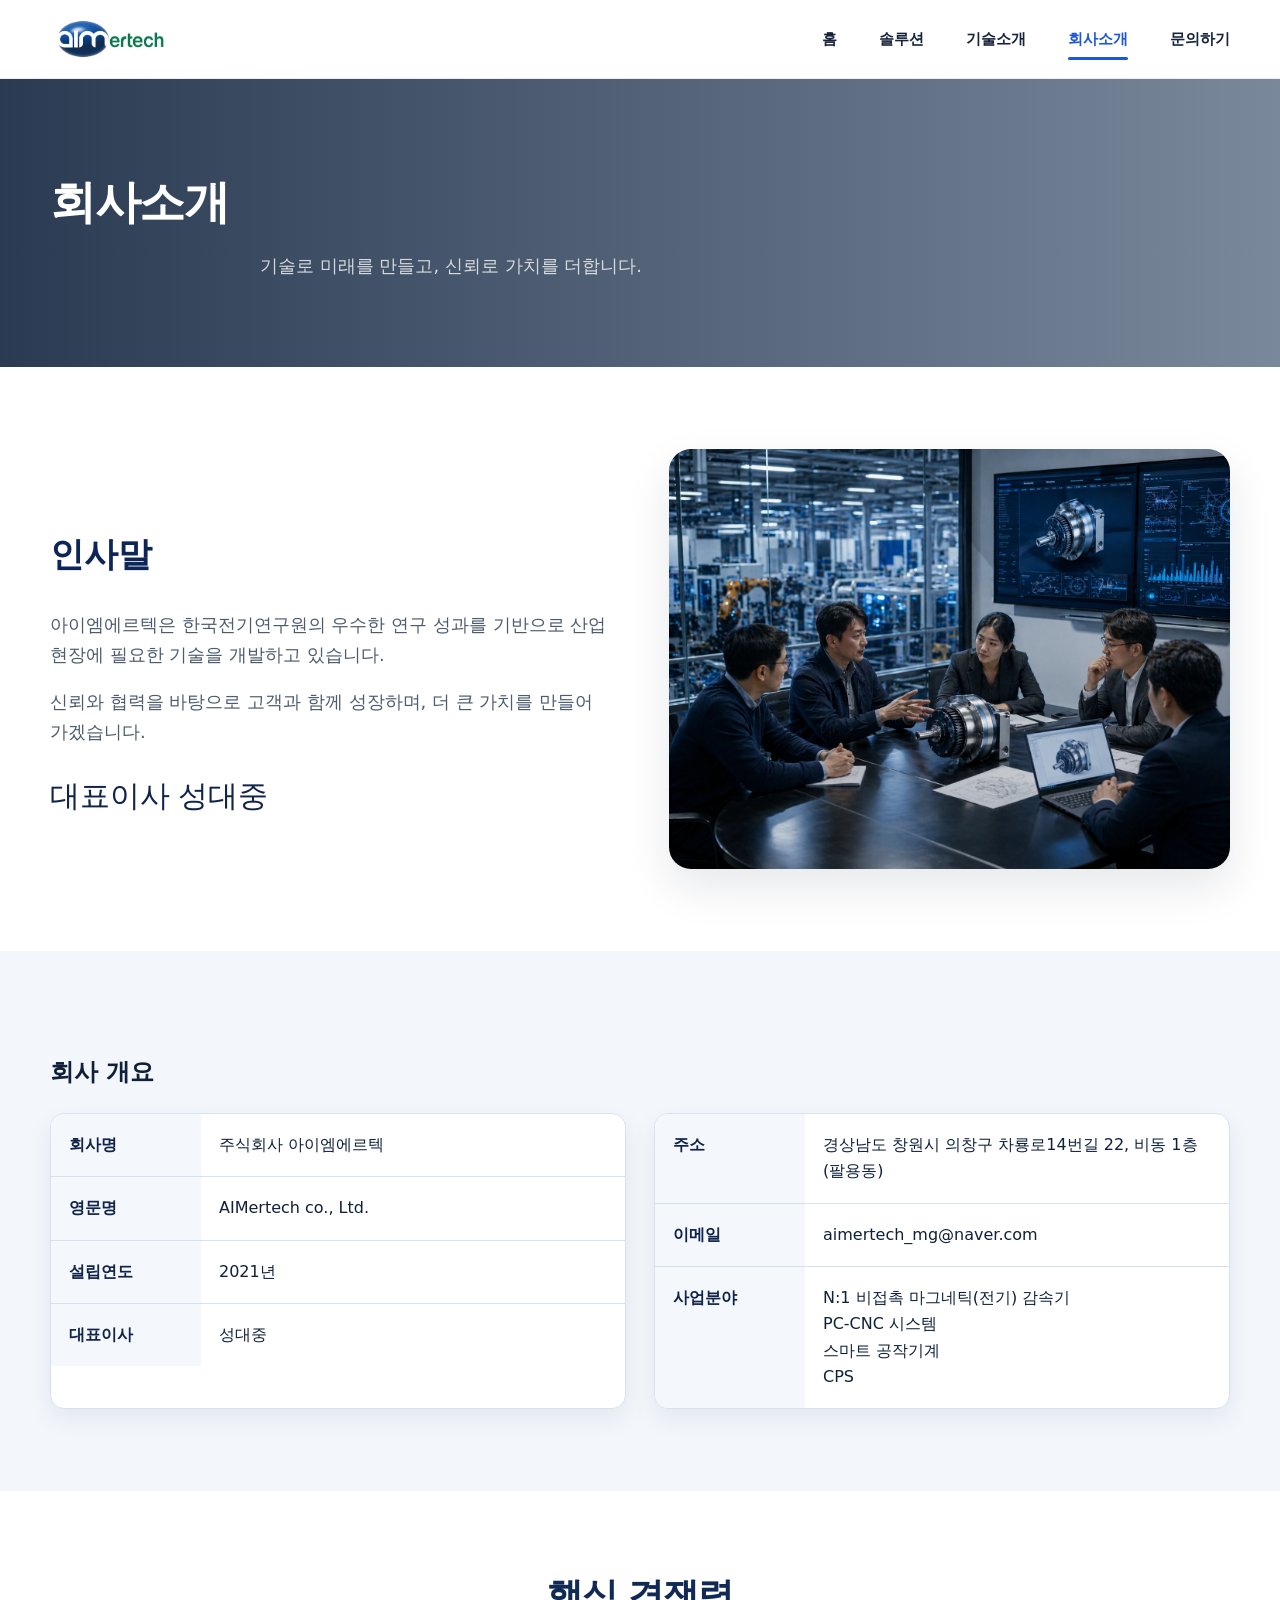
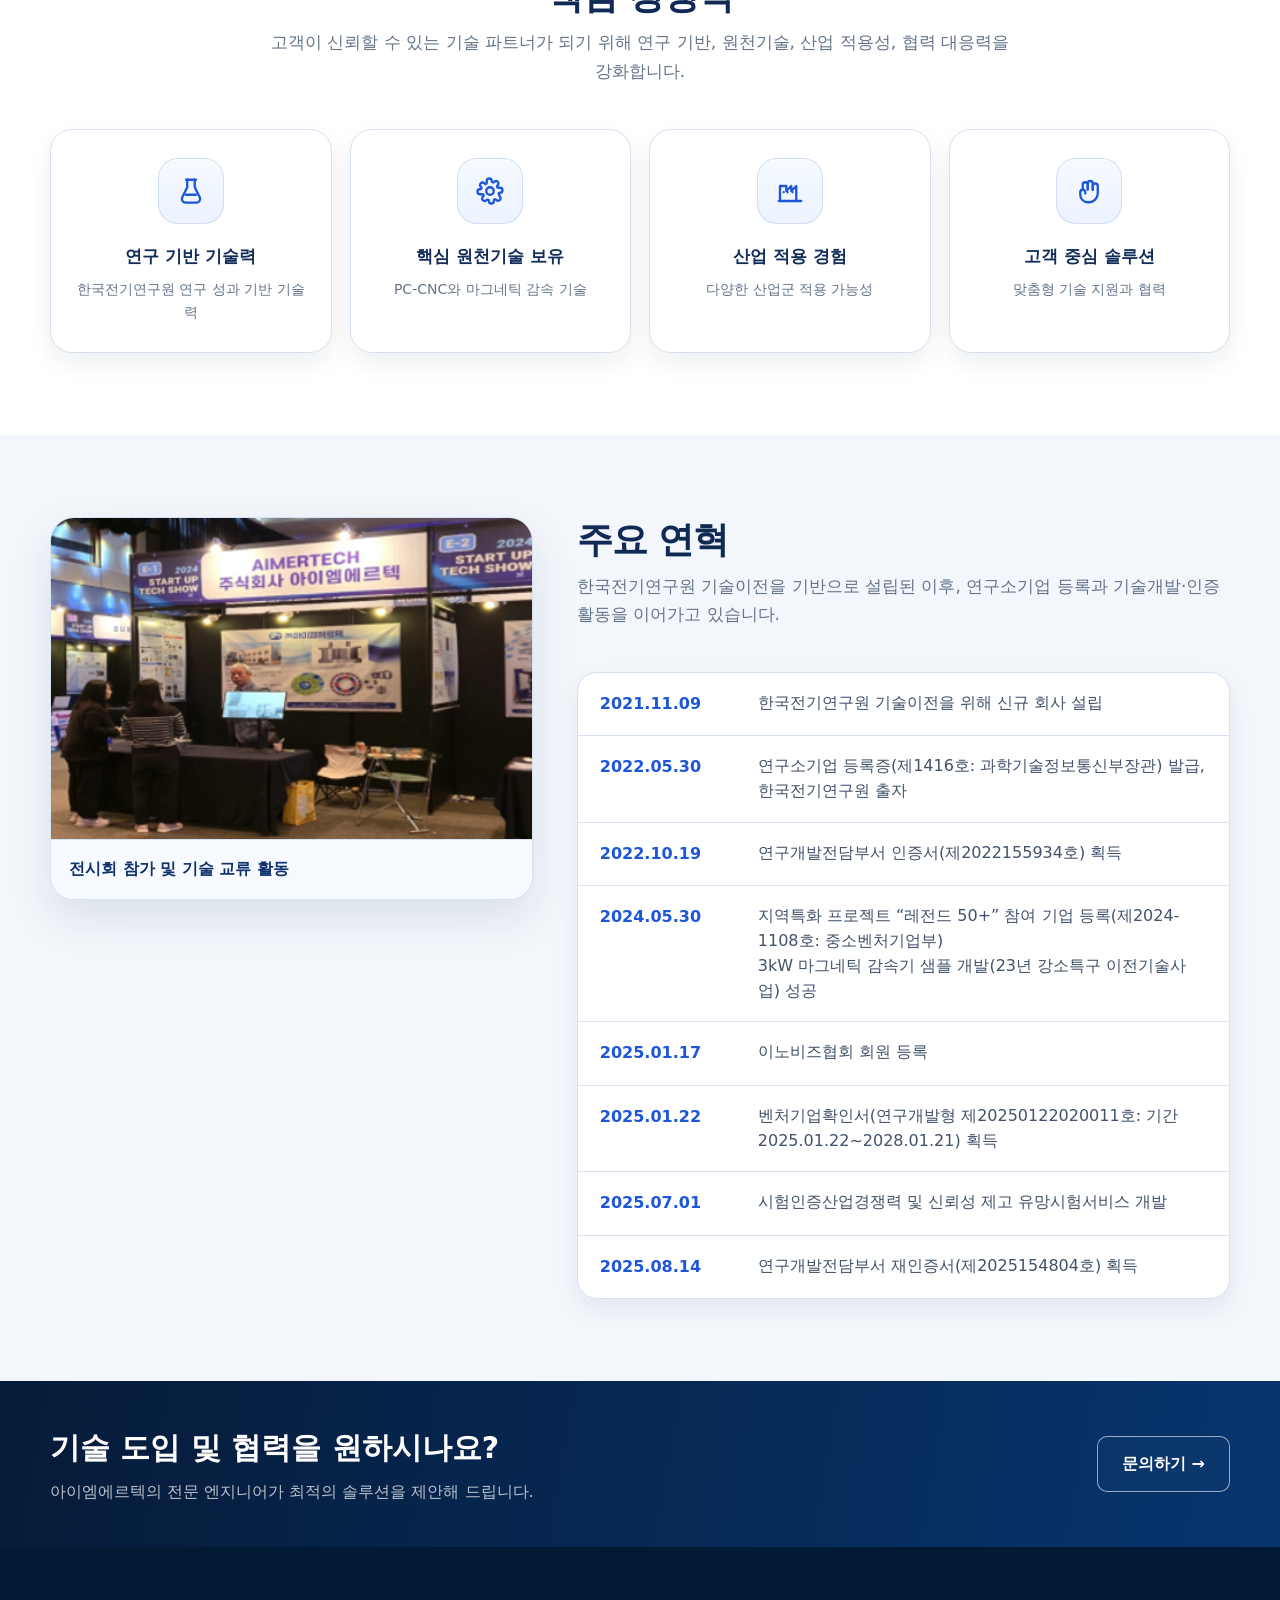
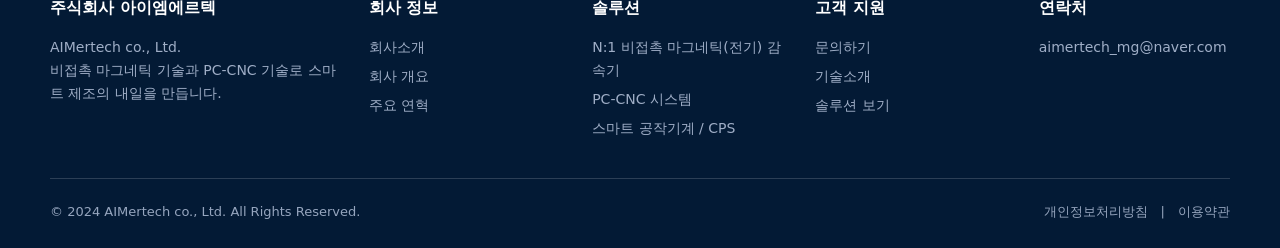
==== commit 4caa31e4: "Add files via upload" ====
--- a/company.html
+++ b/company.html
@@ -8,7 +8,7 @@
   <meta property="og:title" content="회사소개 | 아이엠에르텍">
   <meta property="og:description" content="아이엠에르텍의 회사 개요, 핵심 경쟁력, 주요 협력 및 연구활동을 소개합니다.">
   <meta property="og:type" content="website">
-  <meta property="og:image" content="assets/images/hero-magnetic-gear.webp">
+  <meta property="og:image" content="assets/images/hero-mangetic-gear.webp">
   <link rel="icon" href="assets/logo/logo.webp">
   <link rel="stylesheet" href="css/style.css">
 </head>
@@ -16,7 +16,7 @@
 <a class="skip" href="#main">본문 바로가기</a>
 <header class="site-header">
   <div class="container nav-wrap">
-    <a class="logo" href="index.html" aria-label="아이엠에르텍 홈"><img src="assets/logo/logo.webp" alt="아이엠에르텍 aimertech"></a>
+    <a class="logo" href="index.html" aria-label="아이엠에르텍 홈"><img src="assets/logo/logo.webp" alt="주식회사 아이엠에르텍 AIMertech co., Ltd."></a>
     <nav class="main-nav" aria-label="주요 메뉴"><a href="index.html">홈</a><a href="solution.html">솔루션</a><a href="technology.html">기술소개</a><a href="company.html" class="active">회사소개</a><a href="contact.html">문의하기</a></nav>
     <button class="mobile-toggle" aria-label="메뉴 열기"><span></span><span></span><span></span></button>
   </div>
@@ -30,21 +30,58 @@
     <div class="office-card"><img src="assets/images/engineering-meeting.webp" alt="아이엠에르텍 기술 협의 회의"></div>
   </div>
 </section>
-<section class="section soft" id="profile"><div class="container"><h2>회사 개요</h2><div class="company-table compact"><div class="table"><div class="tr"><div class="th">회사명</div><div class="td">㈜아이엠에르텍</div></div><div class="tr"><div class="th">영문명</div><div class="td">aimertech</div></div><div class="tr"><div class="th">설립연도</div><div class="td">2024년</div></div><div class="tr"><div class="th">대표이사</div><div class="td">성대중</div></div></div><div class="table"><div class="tr"><div class="th">이메일</div><div class="td">aimertech_mg@naver.com</div></div><div class="tr"><div class="th">사업분야</div><div class="td">마그네틱 감속기<br>PC-CNC 시스템<br>스마트 공작기계<br>CPS</div></div></div></div></div></section>
+<section class="section soft" id="profile">
+  <div class="container">
+    <h2>회사 개요</h2>
+    <div class="company-table compact">
+      <div class="table">
+        <div class="tr"><div class="th">회사명</div><div class="td">주식회사 아이엠에르텍</div></div>
+        <div class="tr"><div class="th">영문명</div><div class="td">AIMertech co., Ltd.</div></div>
+        <div class="tr"><div class="th">설립연도</div><div class="td">2021년</div></div>
+        <div class="tr"><div class="th">대표이사</div><div class="td">성대중</div></div>
+      </div>
+      <div class="table">
+        <div class="tr"><div class="th">주소</div><div class="td">경상남도 창원시 의창구 차룡로14번길 22, 비동 1층(팔용동)</div></div>
+        <div class="tr"><div class="th">이메일</div><div class="td">aimertech_mg@naver.com</div></div>
+        <div class="tr"><div class="th">사업분야</div><div class="td">N:1 비접촉 마그네틱(전기) 감속기<br>PC-CNC 시스템<br>스마트 공작기계<br>CPS</div></div>
+      </div>
+    </div>
+  </div>
+</section>
 <section class="section"><div class="container"><div class="section-title"><h2>핵심 경쟁력</h2><p>고객이 신뢰할 수 있는 기술 파트너가 되기 위해 연구 기반, 원천기술, 산업 적용성, 협력 대응력을 강화합니다.</p></div><div class="feature-grid company-features"><div class="feature-card"><div class="icon"><svg class="svg-icon" viewBox="0 0 24 24" aria-hidden="true"><path d="M9 3v6l-4 8a3 3 0 0 0 2.7 4.3h8.6A3 3 0 0 0 19 17l-4-8V3"/><path d="M8 3h8M8 15h8"/></svg></div><h3>연구 기반 기술력</h3><p>한국전기연구원 연구 성과 기반 기술력</p></div><div class="feature-card"><div class="icon"><svg class="svg-icon" viewBox="0 0 24 24" aria-hidden="true"><circle cx="12" cy="12" r="3"/><path d="M19.4 15a1 1 0 0 0 .2 1.1l.1.1a2 2 0 1 1-2.8 2.8l-.1-.1a1 1 0 0 0-1.1-.2 1 1 0 0 0-.6.9V20a2 2 0 1 1-4 0v-.2a1 1 0 0 0-.7-.9 1 1 0 0 0-1 .2l-.1.1a2 2 0 1 1-2.8-2.8l.1-.1a1 1 0 0 0 .2-1.1 1 1 0 0 0-.9-.6H4a2 2 0 1 1 0-4h.2a1 1 0 0 0 .9-.7 1 1 0 0 0-.2-1l-.1-.1a2 2 0 1 1 2.8-2.8l.1.1a1 1 0 0 0 1.1.2 1 1 0 0 0 .6-.9V4a2 2 0 1 1 4 0v.2a1 1 0 0 0 .7.9 1 1 0 0 0 1-.2l.1-.1a2 2 0 1 1 2.8 2.8l-.1.1a1 1 0 0 0-.2 1.1 1 1 0 0 0 .9.6H20a2 2 0 1 1 0 4h-.2a1 1 0 0 0-.9.7Z"/></svg></div><h3>핵심 원천기술 보유</h3><p>PC-CNC와 마그네틱 감속 기술</p></div><div class="feature-card"><div class="icon"><svg class="svg-icon" viewBox="0 0 24 24" aria-hidden="true"><path d="M3 20h18"/><path d="M4 20V8h5v4l4-4v4l4-4v12"/><path d="M7 13h.01M10 13h.01M14 13h.01"/></svg></div><h3>산업 적용 경험</h3><p>다양한 산업군 적용 가능성</p></div><div class="feature-card"><div class="icon"><svg class="svg-icon" viewBox="0 0 24 24" aria-hidden="true"><path d="M7 11V7a2 2 0 0 1 4 0v4"/><path d="M11 10V6a2 2 0 0 1 4 0v5"/><path d="M15 11V8a2 2 0 0 1 4 0v6a7 7 0 0 1-7 7h-1a6 6 0 0 1-6-6v-2a2 2 0 0 1 4 0v1"/></svg></div><h3>고객 중심 솔루션</h3><p>맞춤형 기술 지원과 협력</p></div></div></div></section>
-<section class="section soft" id="certs"><div class="container"><div class="section-title"><h2>주요 협력 및 연구활동</h2><p>핵심 연구기관 협력과 표준화 활동을 기반으로 기술 신뢰도를 강화하고 있습니다.</p></div><div class="cert-grid"><div class="cert-card"><strong>KERI</strong><p>한국전기연구원</p></div><div class="cert-card"><strong>ISO</strong><p>국제표준 연구 참여</p></div><div class="cert-card"><strong>R&amp;D</strong><p>연구개발 수행 기관</p></div></div></div></section>
+<section class="section soft" id="certs">
+  <div class="container history-layout">
+    <div class="history-photo-card">
+      <img src="assets/exhibition1.png" alt="아이엠에르텍 전시회 참가 사진">
+      <div class="history-photo-caption">전시회 참가 및 기술 교류 활동</div>
+    </div>
+    <div class="history-content">
+      <div class="section-title left"><h2>주요 연혁</h2><p>한국전기연구원 기술이전을 기반으로 설립된 이후, 연구소기업 등록과 기술개발·인증 활동을 이어가고 있습니다.</p></div>
+      <div class="history-table">
+        <div class="history-row"><time>2021.11.09</time><p>한국전기연구원 기술이전을 위해 신규 회사 설립</p></div>
+        <div class="history-row"><time>2022.05.30</time><p>연구소기업 등록증(제1416호: 과학기술정보통신부장관) 발급, 한국전기연구원 출자</p></div>
+        <div class="history-row"><time>2022.10.19</time><p>연구개발전담부서 인증서(제2022155934호) 획득</p></div>
+        <div class="history-row"><time>2024.05.30</time><p>지역특화 프로젝트 “레전드 50+” 참여 기업 등록(제2024-1108호: 중소벤처기업부)<br>3kW 마그네틱 감속기 샘플 개발(23년 강소특구 이전기술사업) 성공</p></div>
+        <div class="history-row"><time>2025.01.17</time><p>이노비즈협회 회원 등록</p></div>
+        <div class="history-row"><time>2025.01.22</time><p>벤처기업확인서(연구개발형 제20250122020011호: 기간 2025.01.22~2028.01.21) 획득</p></div>
+        <div class="history-row"><time>2025.07.01</time><p>시험인증산업경쟁력 및 신뢰성 제고 유망시험서비스 개발</p></div>
+        <div class="history-row"><time>2025.08.14</time><p>연구개발전담부서 재인증서(제2025154804호) 획득</p></div>
+      </div>
+    </div>
+  </div>
+</section>
 <section class="cta-band"><div class="container cta-content"><div><h2>기술 도입 및 협력을 원하시나요?</h2><p>아이엠에르텍의 전문 엔지니어가 최적의 솔루션을 제안해 드립니다.</p></div><a class="btn btn-outline" href="contact.html">문의하기 →</a></div></section>
 
 <footer class="footer">
   <div class="container">
     <div class="footer-grid">
-      <div><h4>㈜아이엠에르텍</h4><p>비접촉 마그네틱 기술과 PC-CNC 기술로 스마트 제조의 내일을 만듭니다.</p></div>
-      <div><h4>회사 정보</h4><a href="company.html">회사소개</a><a href="company.html#profile">회사 개요</a><a href="company.html#certs">협력 및 연구활동</a></div>
-      <div><h4>솔루션</h4><a href="solution.html">N:1 마그네틱 감속기</a><a href="solution.html">PC-CNC 시스템</a><a href="solution.html">스마트 공작기계 / CPS</a></div>
+      <div><h4>주식회사 아이엠에르텍</h4><p>AIMertech co., Ltd.<br>비접촉 마그네틱 기술과 PC-CNC 기술로 스마트 제조의 내일을 만듭니다.</p></div>
+      <div><h4>회사 정보</h4><a href="company.html">회사소개</a><a href="company.html#profile">회사 개요</a><a href="company.html#certs">주요 연혁</a></div>
+      <div><h4>솔루션</h4><a href="solution.html">N:1 비접촉 마그네틱(전기) 감속기</a><a href="solution.html">PC-CNC 시스템</a><a href="solution.html">스마트 공작기계 / CPS</a></div>
       <div><h4>고객 지원</h4><a href="contact.html">문의하기</a><a href="technology.html">기술소개</a><a href="solution.html">솔루션 보기</a></div>
       <div><h4>연락처</h4><p>aimertech_mg@naver.com</p></div>
     </div>
-    <div class="footer-bottom"><span>© 2024 aimertech. All Rights Reserved.</span><span>개인정보처리방침　|　이용약관</span></div>
+    <div class="footer-bottom"><span>© 2024 AIMertech co., Ltd. All Rights Reserved.</span><span>개인정보처리방침　|　이용약관</span></div>
   </div>
 </footer>
 </main>
--- a/css/style.css
+++ b/css/style.css
@@ -22,3 +22,23 @@
 .contact-types{display:grid;grid-template-columns:repeat(3,1fr);gap:22px} .contact-card{text-align:center;background:linear-gradient(180deg,#fff,#fbfdff)} .contact-card h3{font-size:21px;line-height:1.45;margin:0 0 8px;color:#10234b} .contact-card p{margin:0;color:var(--muted);font-size:15px} .contact-cta-card{margin-top:28px;padding:32px 34px;display:flex;align-items:center;justify-content:space-between;gap:28px;background:linear-gradient(135deg,#fff,#f7fbff);box-shadow:var(--shadow)} .contact-cta-card h3{margin:8px 0 10px;font-size:28px;color:#10316d;letter-spacing:-.02em} .contact-cta-card p{margin:0;color:var(--muted)} .contact-mini{display:inline-flex;align-items:center;padding:6px 12px;border-radius:999px;background:#eaf2ff;color:var(--blue);font-size:12px;font-weight:800;letter-spacing:.03em} .contact-note{font-size:14px;color:#6b7b92;margin-top:10px} .prep-grid{display:grid;grid-template-columns:repeat(3,1fr);gap:18px;margin-top:28px} .prep-card{border:1px solid var(--line);border-radius:18px;padding:22px;background:#fff} .prep-card strong{display:block;margin-bottom:6px;color:#10316d} .prep-card p{margin:0;color:var(--muted);font-size:14px} .partner-section{display:grid;grid-template-columns:1fr 1.1fr;gap:48px;align-items:center} .partner-section img{border-radius:22px;box-shadow:0 20px 42px rgba(0,0,0,.16)} .partner-section h2{font-size:36px;margin:0 0 12px;color:#fff} .partner-section p,.partner-section li{color:rgba(255,255,255,.78)} .form-note{font-size:14px;color:rgba(255,255,255,.68);margin-top:20px}
 @media(max-width:900px){.mobile-toggle{display:flex}.main-nav{position:absolute;left:0;right:0;top:78px;background:#fff;display:none;flex-direction:column;gap:0;border-bottom:1px solid var(--line)}.main-nav.open{display:flex}.main-nav a{padding:16px 0}.hero{min-height:560px}.hero-grid{grid-template-columns:1fr;padding:42px 0 32px}.hero-copy{max-width:none}.hero-media{order:-1;min-height:auto}.hero-media-shell{width:min(100%,500px);padding:14px}.stats,.solution-grid,.contact-info,.cert-grid,.value-grid,.process-grid,.review-grid,.customer-points,.prep-grid{grid-template-columns:1fr}.footer-grid{grid-template-columns:1fr 1fr}.solution-row,.tech-intro,.principle-grid,.message,.company-table,.partner-section{grid-template-columns:1fr}.solution-row .copy{padding:30px}.promise,.feature-grid,.company-features,.contact-types{grid-template-columns:1fr 1fr}.tabs{overflow:auto;justify-content:flex-start}.tabs a{padding:16px 26px;white-space:nowrap}.cta-content,.contact-cta-card{flex-direction:column;align-items:flex-start}.hero h1{font-size:44px}.page-hero h1{font-size:36px}}
 @media(max-width:560px){.container{width:min(100% - 28px,var(--max))}.section{padding:58px 0}.hero{min-height:auto}.hero-grid{padding:34px 0 28px}.hero h1{font-size:38px}.hero p{font-size:18px}.hero-media-shell{width:min(100%,340px);padding:12px;border-radius:24px}.hero-media img{border-radius:18px}.btn{width:100%;justify-content:center}.promise,.feature-grid,.company-features,.contact-types,.app-grid{grid-template-columns:1fr}.footer-grid{grid-template-columns:1fr}.footer-bottom{flex-direction:column}.tr{grid-template-columns:110px 1fr}.solution-card img{height:180px}.icon-circle,.feature-card .icon,.type-icon,.info-icon,.benefit-icon{width:58px;height:58px;border-radius:18px}.contact-cta-card{padding:26px}.contact-cta-card h3{font-size:22px}}
+
+
+/* Phase 2 updates */
+.tech-video-card{border-radius:26px;overflow:hidden;background:#061a34;box-shadow:0 24px 52px rgba(6,27,56,.18);border:1px solid var(--line)}
+.tech-video-card video{width:100%;display:block;aspect-ratio:4/3;object-fit:cover;background:#061a34}
+.principle-image{margin-top:24px;border-radius:20px;overflow:hidden;border:1px solid var(--line);box-shadow:var(--shadow-soft);background:#fff}
+.principle-image img{width:100%;height:auto;display:block}
+.history-layout{display:grid;grid-template-columns:.85fr 1.15fr;gap:44px;align-items:start}
+.history-photo-card{background:#fff;border:1px solid var(--line);border-radius:24px;overflow:hidden;box-shadow:var(--shadow)}
+.history-photo-card img{width:100%;height:auto;display:block}
+.history-photo-caption{padding:16px 18px;color:#10316d;font-weight:850;background:#f7fbff;border-top:1px solid var(--line)}
+.section-title.left{text-align:left;margin-left:0;margin-right:0}
+.history-table{background:#fff;border:1px solid var(--line);border-radius:20px;overflow:hidden;box-shadow:var(--shadow-soft)}
+.history-row{display:grid;grid-template-columns:140px 1fr;gap:18px;padding:18px 22px;border-bottom:1px solid var(--line)}
+.history-row:last-child{border-bottom:0}
+.history-row time{font-weight:900;color:var(--blue);white-space:nowrap}
+.history-row p{margin:0;color:#42526b;line-height:1.55}
+.contact-address{margin-top:8px!important;color:#10316d!important;font-weight:750}
+@media(max-width:900px){.history-layout{grid-template-columns:1fr}.history-row{grid-template-columns:120px 1fr}.tech-video-card video{aspect-ratio:16/10}}
+@media(max-width:560px){.history-row{grid-template-columns:1fr;gap:6px;padding:16px}.section-title.left{text-align:center}.history-photo-caption{text-align:center}}
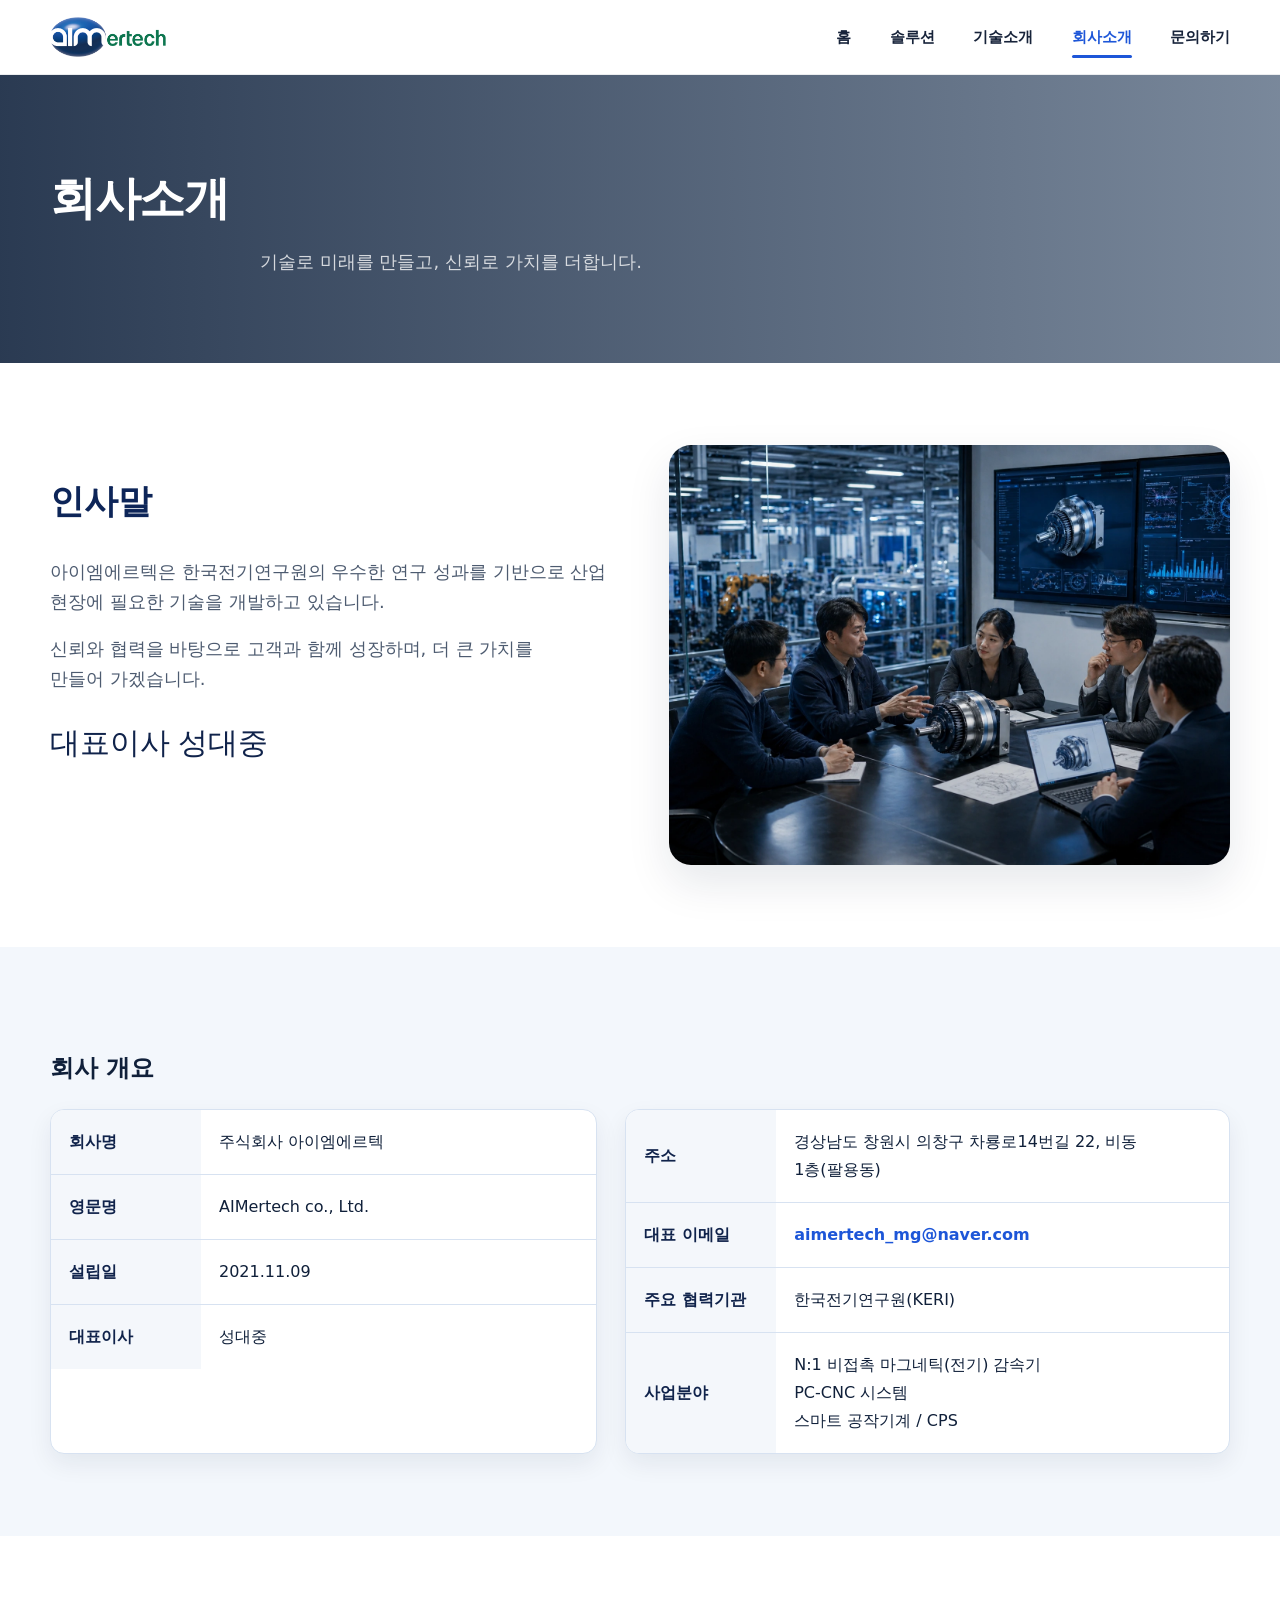
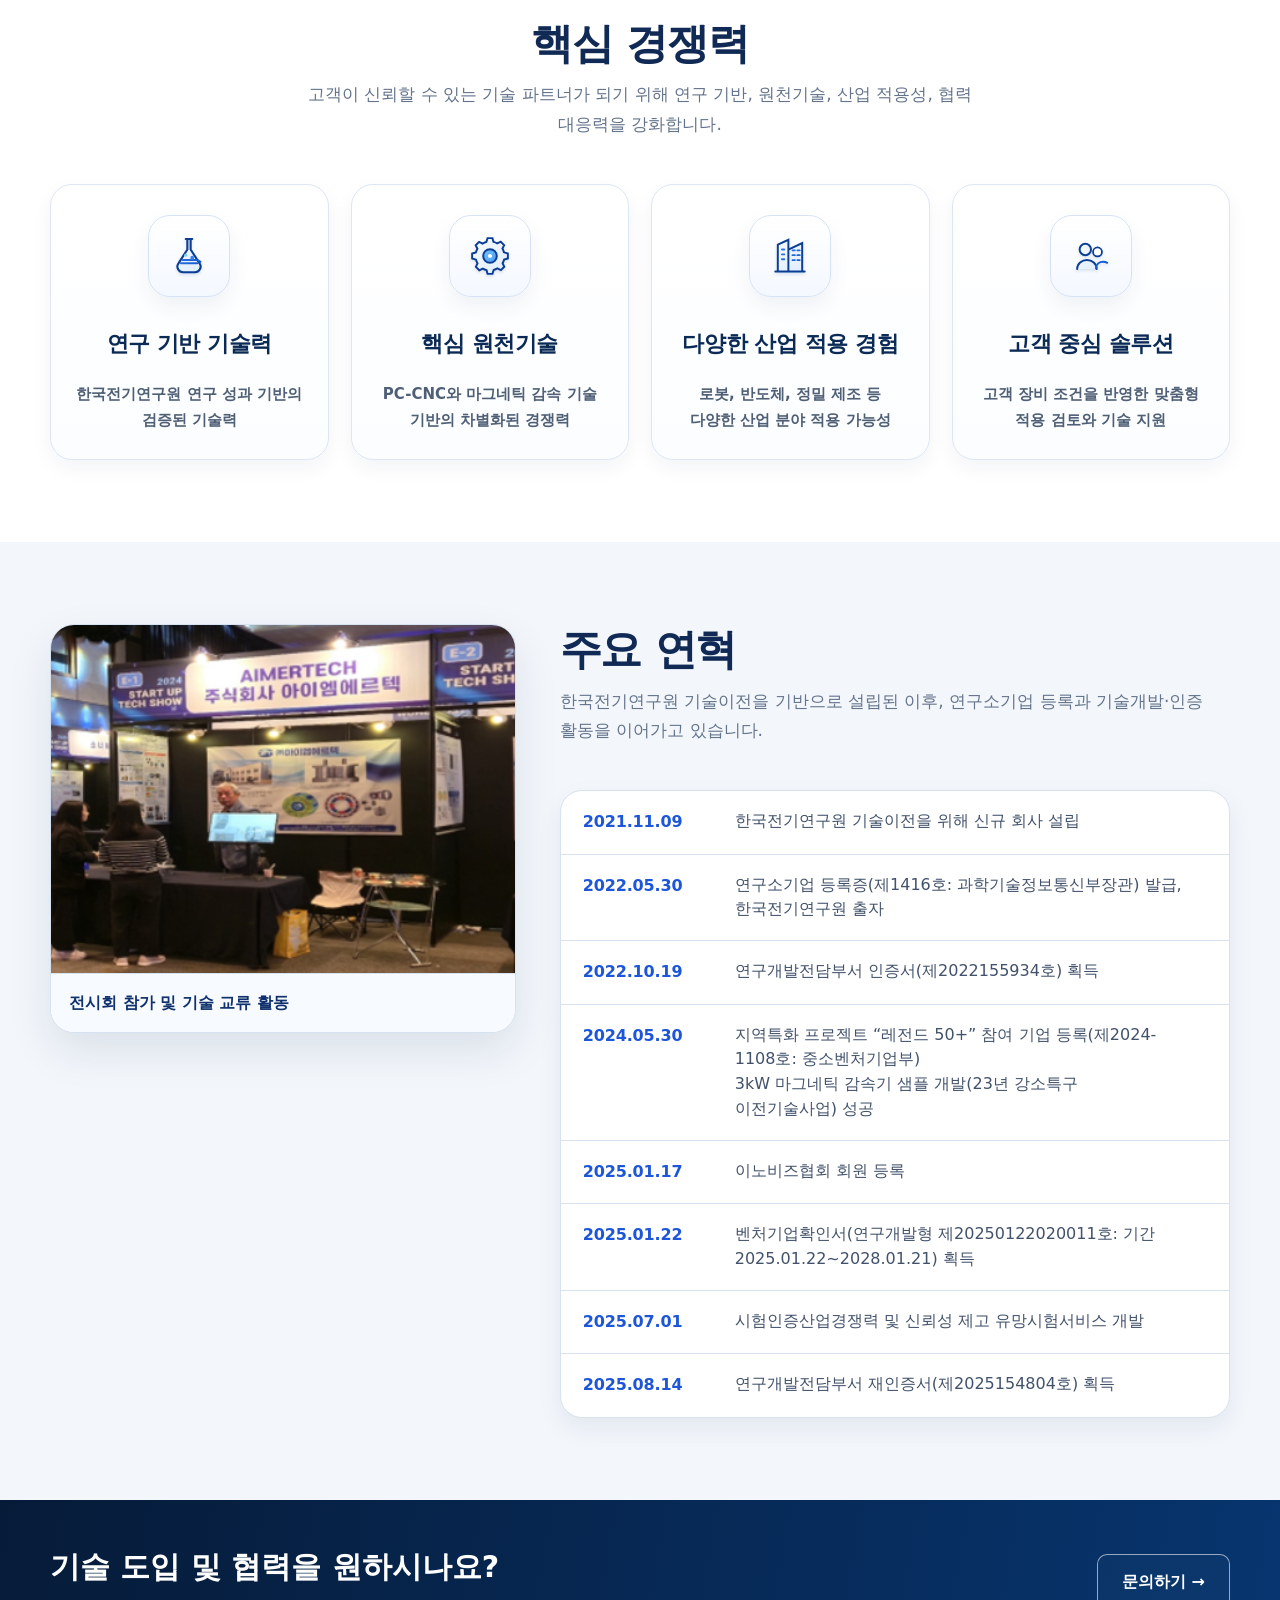
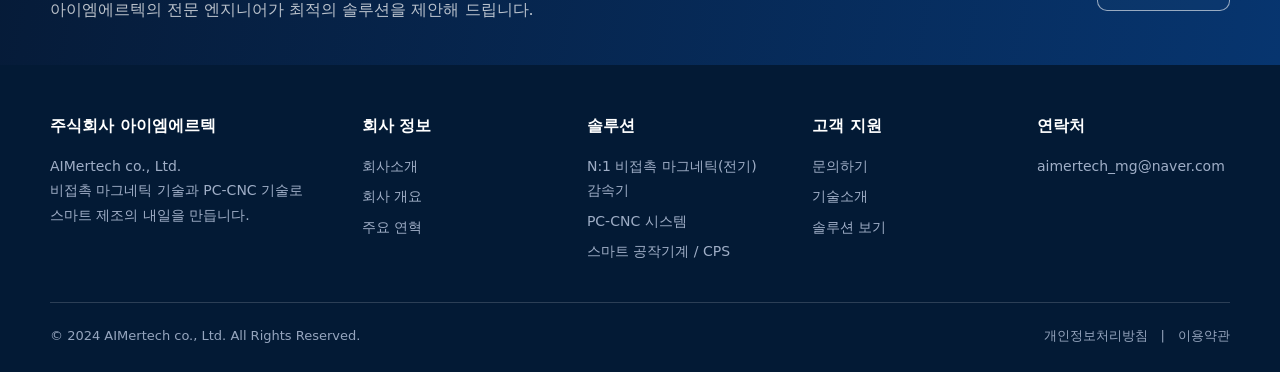
==== commit 0a185b57: "Add files via upload" ====
--- a/company.html
+++ b/company.html
@@ -1,88 +1,93 @@
-<!doctype html>
+<!DOCTYPE html>
+
 <html lang="ko">
 <head>
-  <meta charset="utf-8">
-  <meta name="viewport" content="width=device-width, initial-scale=1">
-  <title>회사소개 | 아이엠에르텍</title>
-  <meta name="description" content="아이엠에르텍의 회사 개요, 핵심 경쟁력, 주요 협력 및 연구활동을 소개합니다.">
-  <meta property="og:title" content="회사소개 | 아이엠에르텍">
-  <meta property="og:description" content="아이엠에르텍의 회사 개요, 핵심 경쟁력, 주요 협력 및 연구활동을 소개합니다.">
-  <meta property="og:type" content="website">
-  <meta property="og:image" content="assets/images/hero-mangetic-gear.webp">
-  <link rel="icon" href="assets/logo/logo.webp">
-  <link rel="stylesheet" href="css/style.css">
+<meta charset="utf-8"/>
+<meta content="width=device-width, initial-scale=1" name="viewport"/>
+<meta content="#0a2854" name="theme-color"/>
+<title>회사소개 | 아이엠에르텍</title>
+<meta content="아이엠에르텍의 회사 개요, 핵심 경쟁력, 주요 협력 및 연구활동을 소개합니다." name="description"/>
+<meta content="회사소개 | 아이엠에르텍" property="og:title"/>
+<meta content="아이엠에르텍의 회사 개요, 핵심 경쟁력, 주요 협력 및 연구활동을 소개합니다." property="og:description"/>
+<meta content="website" property="og:type"/>
+<meta content="assets/images/hero-mangetic-gear.webp" property="og:image"/>
+<link href="assets/logo/aimertech.logo.transparent.png" rel="icon" type="image/png"/>
+<link href="css/style.css" rel="stylesheet"/>
 </head>
 <body>
 <a class="skip" href="#main">본문 바로가기</a>
 <header class="site-header">
-  <div class="container nav-wrap">
-    <a class="logo" href="index.html" aria-label="아이엠에르텍 홈"><img src="assets/logo/logo.webp" alt="주식회사 아이엠에르텍 AIMertech co., Ltd."></a>
-    <nav class="main-nav" aria-label="주요 메뉴"><a href="index.html">홈</a><a href="solution.html">솔루션</a><a href="technology.html">기술소개</a><a href="company.html" class="active">회사소개</a><a href="contact.html">문의하기</a></nav>
-    <button class="mobile-toggle" aria-label="메뉴 열기"><span></span><span></span><span></span></button>
-  </div>
+<div class="container nav-wrap">
+<a aria-label="아이엠에르텍 홈" class="logo" href="index.html"><img alt="주식회사 아이엠에르텍 AIMertech co., Ltd." src="assets/logo/aimertech.logo.transparent.png"/></a>
+<nav aria-label="주요 메뉴" class="main-nav"><a href="index.html">홈</a><a href="solution.html">솔루션</a><a href="technology.html">기술소개</a><a class="active" href="company.html">회사소개</a><a href="contact.html">문의하기</a></nav>
+<button aria-label="메뉴 열기" class="mobile-toggle"><span></span><span></span><span></span></button>
+</div>
 </header>
 <main id="main">
-
 <section class="page-hero company-hero" style="--page-bg:url('assets/images/factory-automation.webp')"><div class="container"><h1>회사소개</h1><p>기술로 미래를 만들고, 신뢰로 가치를 더합니다.</p></div></section>
 <section class="section">
-  <div class="container message">
-    <div><h2>인사말</h2><p>아이엠에르텍은 한국전기연구원의 우수한 연구 성과를 기반으로 산업 현장에 필요한 기술을 개발하고 있습니다.</p><p>신뢰와 협력을 바탕으로 고객과 함께 성장하며, 더 큰 가치를 만들어 가겠습니다.</p><div class="signature">대표이사 성대중</div></div>
-    <div class="office-card"><img src="assets/images/engineering-meeting.webp" alt="아이엠에르텍 기술 협의 회의"></div>
-  </div>
+<div class="container message">
+<div><h2>인사말</h2><p>아이엠에르텍은 한국전기연구원의 우수한 연구 성과를 기반으로 산업 현장에 필요한 기술을 개발하고 있습니다.</p><p>신뢰와 협력을 바탕으로 고객과 함께 성장하며, 더 큰 가치를 만들어 가겠습니다.</p><div class="signature">대표이사 성대중</div></div>
+<div class="office-card"><img alt="아이엠에르텍 기술 협의 회의" loading="lazy" decoding="async" src="assets/images/engineering-meeting.webp"/></div>
+</div>
 </section>
 <section class="section soft" id="profile">
-  <div class="container">
-    <h2>회사 개요</h2>
-    <div class="company-table compact">
-      <div class="table">
-        <div class="tr"><div class="th">회사명</div><div class="td">주식회사 아이엠에르텍</div></div>
-        <div class="tr"><div class="th">영문명</div><div class="td">AIMertech co., Ltd.</div></div>
-        <div class="tr"><div class="th">설립연도</div><div class="td">2021년</div></div>
-        <div class="tr"><div class="th">대표이사</div><div class="td">성대중</div></div>
-      </div>
-      <div class="table">
-        <div class="tr"><div class="th">주소</div><div class="td">경상남도 창원시 의창구 차룡로14번길 22, 비동 1층(팔용동)</div></div>
-        <div class="tr"><div class="th">이메일</div><div class="td">aimertech_mg@naver.com</div></div>
-        <div class="tr"><div class="th">사업분야</div><div class="td">N:1 비접촉 마그네틱(전기) 감속기<br>PC-CNC 시스템<br>스마트 공작기계<br>CPS</div></div>
-      </div>
-    </div>
-  </div>
+<div class="container">
+<h2>회사 개요</h2>
+<div class="company-table compact">
+<div class="table">
+<div class="tr"><div class="th">회사명</div><div class="td">주식회사 아이엠에르텍</div></div>
+<div class="tr"><div class="th">영문명</div><div class="td">AIMertech co., Ltd.</div></div>
+<div class="tr"><div class="th">설립일</div><div class="td">2021.11.09</div></div>
+<div class="tr"><div class="th">대표이사</div><div class="td">성대중</div></div>
+</div>
+<div class="table">
+<div class="tr"><div class="th">주소</div><div class="td">경상남도 창원시 의창구 차룡로14번길 22, 비동 1층(팔용동)</div></div>
+<div class="tr"><div class="th">대표 이메일</div><div class="td"><a href="mailto:aimertech_mg@naver.com">aimertech_mg@naver.com</a></div></div><div class="tr"><div class="th">주요 협력기관</div><div class="td">한국전기연구원(KERI)</div></div>
+<div class="tr"><div class="th">사업분야</div><div class="td">N:1 비접촉 마그네틱(전기) 감속기<br/>PC-CNC 시스템<br/>스마트 공작기계 / CPS</div></div>
+</div>
+</div>
+</div>
 </section>
-<section class="section"><div class="container"><div class="section-title"><h2>핵심 경쟁력</h2><p>고객이 신뢰할 수 있는 기술 파트너가 되기 위해 연구 기반, 원천기술, 산업 적용성, 협력 대응력을 강화합니다.</p></div><div class="feature-grid company-features"><div class="feature-card"><div class="icon"><svg class="svg-icon" viewBox="0 0 24 24" aria-hidden="true"><path d="M9 3v6l-4 8a3 3 0 0 0 2.7 4.3h8.6A3 3 0 0 0 19 17l-4-8V3"/><path d="M8 3h8M8 15h8"/></svg></div><h3>연구 기반 기술력</h3><p>한국전기연구원 연구 성과 기반 기술력</p></div><div class="feature-card"><div class="icon"><svg class="svg-icon" viewBox="0 0 24 24" aria-hidden="true"><circle cx="12" cy="12" r="3"/><path d="M19.4 15a1 1 0 0 0 .2 1.1l.1.1a2 2 0 1 1-2.8 2.8l-.1-.1a1 1 0 0 0-1.1-.2 1 1 0 0 0-.6.9V20a2 2 0 1 1-4 0v-.2a1 1 0 0 0-.7-.9 1 1 0 0 0-1 .2l-.1.1a2 2 0 1 1-2.8-2.8l.1-.1a1 1 0 0 0 .2-1.1 1 1 0 0 0-.9-.6H4a2 2 0 1 1 0-4h.2a1 1 0 0 0 .9-.7 1 1 0 0 0-.2-1l-.1-.1a2 2 0 1 1 2.8-2.8l.1.1a1 1 0 0 0 1.1.2 1 1 0 0 0 .6-.9V4a2 2 0 1 1 4 0v.2a1 1 0 0 0 .7.9 1 1 0 0 0 1-.2l.1-.1a2 2 0 1 1 2.8 2.8l-.1.1a1 1 0 0 0-.2 1.1 1 1 0 0 0 .9.6H20a2 2 0 1 1 0 4h-.2a1 1 0 0 0-.9.7Z"/></svg></div><h3>핵심 원천기술 보유</h3><p>PC-CNC와 마그네틱 감속 기술</p></div><div class="feature-card"><div class="icon"><svg class="svg-icon" viewBox="0 0 24 24" aria-hidden="true"><path d="M3 20h18"/><path d="M4 20V8h5v4l4-4v4l4-4v12"/><path d="M7 13h.01M10 13h.01M14 13h.01"/></svg></div><h3>산업 적용 경험</h3><p>다양한 산업군 적용 가능성</p></div><div class="feature-card"><div class="icon"><svg class="svg-icon" viewBox="0 0 24 24" aria-hidden="true"><path d="M7 11V7a2 2 0 0 1 4 0v4"/><path d="M11 10V6a2 2 0 0 1 4 0v5"/><path d="M15 11V8a2 2 0 0 1 4 0v6a7 7 0 0 1-7 7h-1a6 6 0 0 1-6-6v-2a2 2 0 0 1 4 0v1"/></svg></div><h3>고객 중심 솔루션</h3><p>맞춤형 기술 지원과 협력</p></div></div></div></section>
+<section class="section"><div class="container"><div class="section-title"><h2>핵심 경쟁력</h2><p>고객이 신뢰할 수 있는 기술 파트너가 되기 위해 연구 기반, 원천기술, 산업 적용성, 협력 대응력을 강화합니다.</p></div><div class="feature-grid company-features">
+<div class="feature-card"><div class="icon"><img alt="" class="line-icon" decoding="async" loading="lazy" src="assets/icons/flask.svg"/></div><h3>연구 기반 기술력</h3><p>한국전기연구원 연구 성과 기반의 검증된 기술력</p></div>
+<div class="feature-card"><div class="icon"><img alt="" class="line-icon" decoding="async" loading="lazy" src="assets/icons/gear.svg"/></div><h3>핵심 원천기술</h3><p>PC-CNC와 마그네틱 감속 기술 기반의 차별화된 경쟁력</p></div>
+<div class="feature-card"><div class="icon"><img alt="" class="line-icon" decoding="async" loading="lazy" src="assets/icons/building.svg"/></div><h3>다양한 산업 적용 경험</h3><p>로봇, 반도체, 정밀 제조 등 다양한 산업 분야 적용 가능성</p></div>
+<div class="feature-card"><div class="icon"><img alt="" class="line-icon" decoding="async" loading="lazy" src="assets/icons/users.svg"/></div><h3>고객 중심 솔루션</h3><p>고객 장비 조건을 반영한 맞춤형 적용 검토와 기술 지원</p></div>
+</div></div></section>
 <section class="section soft" id="certs">
-  <div class="container history-layout">
-    <div class="history-photo-card">
-      <img src="assets/exhibition1.png" alt="아이엠에르텍 전시회 참가 사진">
-      <div class="history-photo-caption">전시회 참가 및 기술 교류 활동</div>
-    </div>
-    <div class="history-content">
-      <div class="section-title left"><h2>주요 연혁</h2><p>한국전기연구원 기술이전을 기반으로 설립된 이후, 연구소기업 등록과 기술개발·인증 활동을 이어가고 있습니다.</p></div>
-      <div class="history-table">
-        <div class="history-row"><time>2021.11.09</time><p>한국전기연구원 기술이전을 위해 신규 회사 설립</p></div>
-        <div class="history-row"><time>2022.05.30</time><p>연구소기업 등록증(제1416호: 과학기술정보통신부장관) 발급, 한국전기연구원 출자</p></div>
-        <div class="history-row"><time>2022.10.19</time><p>연구개발전담부서 인증서(제2022155934호) 획득</p></div>
-        <div class="history-row"><time>2024.05.30</time><p>지역특화 프로젝트 “레전드 50+” 참여 기업 등록(제2024-1108호: 중소벤처기업부)<br>3kW 마그네틱 감속기 샘플 개발(23년 강소특구 이전기술사업) 성공</p></div>
-        <div class="history-row"><time>2025.01.17</time><p>이노비즈협회 회원 등록</p></div>
-        <div class="history-row"><time>2025.01.22</time><p>벤처기업확인서(연구개발형 제20250122020011호: 기간 2025.01.22~2028.01.21) 획득</p></div>
-        <div class="history-row"><time>2025.07.01</time><p>시험인증산업경쟁력 및 신뢰성 제고 유망시험서비스 개발</p></div>
-        <div class="history-row"><time>2025.08.14</time><p>연구개발전담부서 재인증서(제2025154804호) 획득</p></div>
-      </div>
-    </div>
-  </div>
+<div class="container history-layout">
+<div class="history-photo-card">
+<img alt="아이엠에르텍 전시회 참가 사진" src="assets/exhibition1.png"/>
+<div class="history-photo-caption">전시회 참가 및 기술 교류 활동</div>
+</div>
+<div class="history-content">
+<div class="section-title left"><h2>주요 연혁</h2><p>한국전기연구원 기술이전을 기반으로 설립된 이후, 연구소기업 등록과 기술개발·인증 활동을 이어가고 있습니다.</p></div>
+<div class="history-table">
+<div class="history-row"><time>2021.11.09</time><p>한국전기연구원 기술이전을 위해 신규 회사 설립</p></div>
+<div class="history-row"><time>2022.05.30</time><p>연구소기업 등록증(제1416호: 과학기술정보통신부장관) 발급, 한국전기연구원 출자</p></div>
+<div class="history-row"><time>2022.10.19</time><p>연구개발전담부서 인증서(제2022155934호) 획득</p></div>
+<div class="history-row"><time>2024.05.30</time><p>지역특화 프로젝트 “레전드 50+” 참여 기업 등록(제2024-1108호: 중소벤처기업부)<br/>3kW 마그네틱 감속기 샘플 개발(23년 강소특구 이전기술사업) 성공</p></div>
+<div class="history-row"><time>2025.01.17</time><p>이노비즈협회 회원 등록</p></div>
+<div class="history-row"><time>2025.01.22</time><p>벤처기업확인서(연구개발형 제20250122020011호: 기간 2025.01.22~2028.01.21) 획득</p></div>
+<div class="history-row"><time>2025.07.01</time><p>시험인증산업경쟁력 및 신뢰성 제고 유망시험서비스 개발</p></div>
+<div class="history-row"><time>2025.08.14</time><p>연구개발전담부서 재인증서(제2025154804호) 획득</p></div>
+</div>
+</div>
+</div>
 </section>
 <section class="cta-band"><div class="container cta-content"><div><h2>기술 도입 및 협력을 원하시나요?</h2><p>아이엠에르텍의 전문 엔지니어가 최적의 솔루션을 제안해 드립니다.</p></div><a class="btn btn-outline" href="contact.html">문의하기 →</a></div></section>
-
 <footer class="footer">
-  <div class="container">
-    <div class="footer-grid">
-      <div><h4>주식회사 아이엠에르텍</h4><p>AIMertech co., Ltd.<br>비접촉 마그네틱 기술과 PC-CNC 기술로 스마트 제조의 내일을 만듭니다.</p></div>
-      <div><h4>회사 정보</h4><a href="company.html">회사소개</a><a href="company.html#profile">회사 개요</a><a href="company.html#certs">주요 연혁</a></div>
-      <div><h4>솔루션</h4><a href="solution.html">N:1 비접촉 마그네틱(전기) 감속기</a><a href="solution.html">PC-CNC 시스템</a><a href="solution.html">스마트 공작기계 / CPS</a></div>
-      <div><h4>고객 지원</h4><a href="contact.html">문의하기</a><a href="technology.html">기술소개</a><a href="solution.html">솔루션 보기</a></div>
-      <div><h4>연락처</h4><p>aimertech_mg@naver.com</p></div>
-    </div>
-    <div class="footer-bottom"><span>© 2024 AIMertech co., Ltd. All Rights Reserved.</span><span>개인정보처리방침　|　이용약관</span></div>
-  </div>
+<div class="container">
+<div class="footer-grid">
+<div><h4>주식회사 아이엠에르텍</h4><p>AIMertech co., Ltd.<br/>비접촉 마그네틱 기술과 PC-CNC 기술로 스마트 제조의 내일을 만듭니다.</p></div>
+<div><h4>회사 정보</h4><a href="company.html">회사소개</a><a href="company.html#profile">회사 개요</a><a href="company.html#certs">주요 연혁</a></div>
+<div><h4>솔루션</h4><a href="solution.html">N:1 비접촉 마그네틱(전기) 감속기</a><a href="solution.html">PC-CNC 시스템</a><a href="solution.html">스마트 공작기계 / CPS</a></div>
+<div><h4>고객 지원</h4><a href="contact.html">문의하기</a><a href="technology.html">기술소개</a><a href="solution.html">솔루션 보기</a></div>
+<div><h4>연락처</h4><p><a href="mailto:aimertech_mg@naver.com">aimertech_mg@naver.com</a></p></div>
+</div>
+<div class="footer-bottom"><span>© 2024 AIMertech co., Ltd. All Rights Reserved.</span><span>개인정보처리방침　|　이용약관</span></div>
+</div>
 </footer>
 </main>
 <script src="js/script.js"></script>
--- a/css/style.css
+++ b/css/style.css
@@ -5,19 +5,19 @@
   --radius:22px; --max:1180px;
 }
 *{box-sizing:border-box} html{scroll-behavior:smooth} body{margin:0;font-family:Inter,Pretendard,"Noto Sans KR",system-ui,-apple-system,BlinkMacSystemFont,sans-serif;color:var(--ink);background:#fff;line-height:1.65} a{text-decoration:none;color:inherit} img{max-width:100%;display:block} ul{padding-left:1.2rem} .container{width:min(var(--max),calc(100% - 40px));margin:0 auto} .skip{position:absolute;left:-9999px} .skip:focus{left:20px;top:20px;background:#fff;color:#000;padding:10px;z-index:99}
-.site-header{position:sticky;top:0;z-index:50;background:rgba(255,255,255,.92);backdrop-filter:blur(12px);border-bottom:1px solid rgba(6,27,56,.08)} .nav-wrap{height:78px;display:flex;align-items:center;justify-content:space-between;gap:24px} .logo img{height:48px} .main-nav{display:flex;gap:42px;align-items:center;font-weight:750;font-size:15px} .main-nav a{position:relative;padding:25px 0;color:#17233a} .main-nav a.active,.main-nav a:hover{color:var(--blue)} .main-nav a.active:after{content:"";position:absolute;left:0;right:0;bottom:16px;height:3px;border-radius:999px;background:var(--blue)} .mobile-toggle{display:none;background:none;border:0;gap:5px;flex-direction:column} .mobile-toggle span{width:26px;height:2px;background:#0f1b2e;display:block}
+.site-header{position:sticky;top:0;z-index:50;background:rgba(255,255,255,.92);backdrop-filter:blur(12px);border-bottom:1px solid rgba(6,27,56,.08)} .nav-wrap{height:78px;display:flex;align-items:center;justify-content:space-between;gap:24px} .logo img{height:48px;width:auto;object-fit:contain;background:transparent} .main-nav{display:flex;gap:42px;align-items:center;font-weight:750;font-size:15px} .main-nav a{position:relative;padding:25px 0;color:#17233a} .main-nav a.active,.main-nav a:hover{color:var(--blue)} .main-nav a.active:after{content:"";position:absolute;left:0;right:0;bottom:16px;height:3px;border-radius:999px;background:var(--blue)} .mobile-toggle{display:none;background:none;border:0;gap:5px;flex-direction:column} .mobile-toggle span{width:26px;height:2px;background:#0f1b2e;display:block}
 .hero{position:relative;overflow:hidden;background:radial-gradient(circle at 78% 25%,rgba(64,134,255,.18),transparent 24%),radial-gradient(circle at 18% 78%,rgba(33,98,220,.14),transparent 24%),linear-gradient(90deg,#031224 0%,#092144 44%,#163f6f 100%);color:#fff;min-height:650px;display:flex;align-items:center} .hero:before{content:"";position:absolute;inset:0;background:linear-gradient(90deg,rgba(1,10,24,.34) 0%,rgba(1,10,24,.16) 38%,rgba(1,10,24,.02) 100%);pointer-events:none} .hero:after{content:"";position:absolute;inset:auto -8% -28% auto;width:520px;height:520px;border-radius:50%;background:radial-gradient(circle,rgba(92,154,255,.18) 0%,rgba(92,154,255,0) 68%);filter:blur(12px)} .hero-grid{position:relative;z-index:1;display:grid;grid-template-columns:1.02fr .98fr;gap:28px;align-items:center;padding:54px 0} .hero-copy{max-width:660px} .hero-kicker{display:inline-flex;align-items:center;gap:8px;padding:9px 16px;border-radius:999px;background:rgba(255,255,255,.10);border:1px solid rgba(255,255,255,.16);font-size:13px;font-weight:800;letter-spacing:.02em;margin-bottom:22px;box-shadow:inset 0 1px 0 rgba(255,255,255,.10)} .hero h1{font-size:clamp(40px,5.4vw,70px);line-height:1.14;margin:0 0 22px;letter-spacing:-.05em} .hero p{font-size:20px;max-width:580px;margin:0 0 28px;color:rgba(255,255,255,.84)} .hero-media{position:relative;display:flex;justify-content:center;align-items:center;min-height:420px} .hero-media-shell{position:relative;z-index:1;width:min(100%,650px);padding:18px;border-radius:34px;background:linear-gradient(180deg,rgba(255,255,255,.08),rgba(255,255,255,.03));border:1px solid rgba(255,255,255,.12);box-shadow:0 34px 80px rgba(0,0,0,.22);backdrop-filter:blur(10px)} .hero-media img{width:100%;max-width:620px;border-radius:24px;filter:drop-shadow(0 30px 70px rgba(0,0,0,.28))} .hero-glow{position:absolute;inset:auto 8% 10% 8%;height:72%;border-radius:50%;background:radial-gradient(circle,rgba(44,125,255,.48) 0%,rgba(44,125,255,.16) 38%,transparent 72%);filter:blur(28px)} .hero-chips{display:flex;flex-wrap:wrap;gap:10px;margin:0 0 28px} .hero-chips span{padding:7px 12px;border-radius:999px;background:rgba(255,255,255,.10);border:1px solid rgba(255,255,255,.14);font-size:13px;color:rgba(255,255,255,.86)}
 .page-hero{background:linear-gradient(135deg,rgba(4,22,48,.95),rgba(11,46,92,.86)),var(--page-bg) center/cover no-repeat;color:#fff;padding:86px 0;text-align:center} .page-hero h1{font-size:46px;margin:0 0 10px;letter-spacing:-.03em} .page-hero p{margin:0 auto;color:rgba(255,255,255,.78);font-size:18px;max-width:760px} .company-hero{background:linear-gradient(90deg,rgba(5,24,52,.85),rgba(8,35,70,.54)),var(--page-bg) center/cover no-repeat;text-align:left}
 .btn{display:inline-flex;align-items:center;gap:10px;padding:14px 24px;border-radius:10px;font-weight:800;border:1px solid transparent;transition:.22s ease} .btn-primary{background:linear-gradient(180deg,#2a70f0,#1751cc);color:#fff;box-shadow:0 12px 24px rgba(29,86,216,.28)} .btn-primary:hover{transform:translateY(-2px);box-shadow:0 18px 30px rgba(29,86,216,.34)} .btn-outline{border-color:rgba(255,255,255,.58);color:#fff;background:rgba(255,255,255,.02)} .btn-outline:hover{background:rgba(255,255,255,.08)} .btn-outline.dark{border-color:#9ab3e4;color:#082958} .btn-row{display:flex;gap:14px;flex-wrap:wrap}
 .section{padding:82px 0} .section.tight{padding:64px 0} .section.soft{background:var(--bg)} .section.dark{background:linear-gradient(135deg,#061a38,#0a3266);color:#fff} .section-title{text-align:center;margin-bottom:44px} .section-title h2{font-size:36px;line-height:1.25;margin:0 0 10px;letter-spacing:-.03em;color:#102a55} .dark .section-title h2{color:#fff} .section-title p{margin:0 auto;color:var(--muted);font-size:17px;max-width:760px} .dark .section-title p{color:rgba(255,255,255,.72)}
-.svg-icon{width:30px;height:30px;stroke:currentColor;fill:none;stroke-width:1.85;stroke-linecap:round;stroke-linejoin:round;flex:0 0 auto} .icon-circle,.feature-card .icon,.type-icon,.info-icon,.benefit-icon{width:66px;height:66px;border-radius:20px;display:grid;place-items:center;margin:0 auto 18px;color:var(--blue);background:linear-gradient(180deg,#f6faff,#ebf3ff);border:1px solid rgba(29,86,216,.16);box-shadow:inset 0 1px 0 rgba(255,255,255,.9)}
+.svg-icon{width:32px;height:32px;stroke:currentColor;fill:none;stroke-width:2.05;stroke-linecap:round;stroke-linejoin:round;flex:0 0 auto} .icon-circle,.feature-card .icon,.type-icon,.info-icon,.benefit-icon{width:72px;height:72px;border-radius:22px;display:grid;place-items:center;margin:0 auto 18px;color:#0b4598;background:linear-gradient(180deg,#f8fbff,#edf5ff);border:1px solid rgba(29,86,216,.22);box-shadow:inset 0 1px 0 rgba(255,255,255,.95),0 10px 22px rgba(29,86,216,.06)}
 .stats,.solution-grid,.cert-grid,.contact-info,.value-grid,.process-grid,.review-grid{display:grid;gap:22px} .stats{grid-template-columns:repeat(3,1fr)} .solution-grid{grid-template-columns:repeat(3,1fr);gap:26px} .cert-grid{grid-template-columns:repeat(3,1fr)} .value-grid{grid-template-columns:repeat(3,1fr)} .process-grid{grid-template-columns:repeat(3,1fr)} .review-grid{grid-template-columns:repeat(3,1fr)} .stat-card,.feature-card,.contact-card,.info-card,.cert-card,.principle-box,.application-box,.value-card,.process-card,.contact-cta-card,.review-card{background:#fff;border:1px solid var(--line);border-radius:var(--radius);box-shadow:var(--shadow-soft)} .stat-card,.feature-card,.contact-card,.info-card,.cert-card,.value-card,.process-card,.review-card{padding:30px} .stat-card,.feature-card,.contact-card,.value-card,.process-card,.review-card{position:relative;overflow:hidden;transition:.24s ease} .stat-card:before,.feature-card:before,.contact-card:before,.value-card:before,.process-card:before,.review-card:before{content:"";position:absolute;inset:0 0 auto 0;height:4px;background:linear-gradient(90deg,var(--blue),var(--blue2));opacity:0;transition:.24s ease} .stat-card:hover,.feature-card:hover,.contact-card:hover,.value-card:hover,.process-card:hover,.review-card:hover{transform:translateY(-6px);box-shadow:var(--shadow)} .stat-card:hover:before,.feature-card:hover:before,.contact-card:hover:before,.value-card:hover:before,.process-card:hover:before,.review-card:hover:before{opacity:1} .stat-card,.feature-card,.value-card,.process-card,.review-card{text-align:center} .stat-card h3,.value-card h3,.process-card h3,.review-card h3{font-size:22px;line-height:1.38;margin:0 0 8px;color:#10316d} .stat-card p,.value-card p,.process-card p,.review-card p{margin:0;color:var(--muted)}
 .solution-card{background:#fff;border:1px solid var(--line);border-radius:var(--radius);overflow:hidden;box-shadow:var(--shadow);transition:.25s} .solution-card:hover{transform:translateY(-6px)} .solution-card img{height:220px;width:100%;object-fit:cover} .solution-card .body{padding:24px} .solution-card h3{font-size:21px;margin:0 0 8px;color:#10234b} .solution-card p{color:var(--muted);margin:0 0 18px} .tagline{font-size:13px;display:inline-flex;padding:4px 10px;border-radius:999px;background:#eaf2ff;color:var(--blue);font-weight:800;margin-bottom:12px} .text-link{font-weight:850;color:var(--blue)}
 .customer-bar{background:linear-gradient(180deg,#fff,#f8fbff);border-bottom:1px solid var(--line)} .customer-points{display:grid;grid-template-columns:repeat(3,1fr);gap:18px;padding:28px 0} .customer-point{display:flex;gap:14px;align-items:flex-start} .customer-point strong{display:block;color:#102a55;margin-bottom:2px} .customer-point p{margin:0;color:var(--muted);font-size:14px} .customer-point .mini{width:34px;height:34px;border-radius:12px;background:#eaf2ff;color:var(--blue);display:grid;place-items:center;flex:0 0 auto} .customer-point .mini .svg-icon{width:20px;height:20px}
 .cta-band{padding:42px 0;background:linear-gradient(100deg,#061b38,#07356f);color:#fff} .cta-content{display:flex;justify-content:space-between;align-items:center;gap:24px} .cta-content h2{margin:0 0 6px;font-size:30px} .cta-content p{margin:0;color:rgba(255,255,255,.72)}
 .footer{background:#031a35;color:#dce8ff;padding:48px 0 26px} .footer-grid{display:grid;grid-template-columns:1.5fr repeat(4,1fr);gap:32px;padding-bottom:32px;border-bottom:1px solid rgba(255,255,255,.16)} .footer h4{margin:0 0 14px;color:#fff} .footer p,.footer a{font-size:14px;color:rgba(220,232,255,.72);display:block;margin:6px 0} .footer-bottom{display:flex;justify-content:space-between;gap:24px;padding-top:22px;color:rgba(220,232,255,.68);font-size:13px}
 .breadcrumb{font-size:14px;color:#60708a;margin:28px 0} .solution-list{display:grid;gap:22px} .solution-row{display:grid;grid-template-columns:.9fr 1.1fr;border:1px solid var(--line);border-radius:18px;overflow:hidden;background:#fff;box-shadow:0 10px 30px rgba(6,27,56,.05)} .solution-row .imgbox{position:relative;min-height:330px;background:#051a35} .solution-row img{width:100%;height:100%;object-fit:cover} .num{position:absolute;top:22px;left:22px;background:var(--blue);color:#fff;border-radius:10px;padding:10px 14px;font-size:28px;font-weight:900;box-shadow:0 10px 18px rgba(29,86,216,.24)} .solution-row .copy{padding:48px} .solution-row h2{font-size:34px;line-height:1.25;margin:0 0 14px;color:#0d2558} .check-list{list-style:none;padding:0;margin:22px 0} .check-list li{margin:10px 0;display:flex;gap:10px;color:#44516a} .dark .check-list li{color:rgba(255,255,255,.8)} .check-list li:before{content:"✓";display:inline-grid;place-items:center;width:22px;height:22px;border-radius:50%;background:#e8f0ff;color:var(--blue);font-weight:900;flex:0 0 auto} .promise{margin-top:30px;border-radius:18px;background:linear-gradient(135deg,#061b38,#063574);padding:42px;color:#fff;display:grid;grid-template-columns:repeat(4,1fr);gap:24px;text-align:center} .promise strong{display:block;font-size:19px;margin:10px 0 4px} .promise p{margin:0;color:rgba(255,255,255,.72);font-size:14px}
-.tabs{display:flex;justify-content:center;gap:0;border-bottom:1px solid var(--line);background:#fff;position:sticky;top:78px;z-index:30} .tabs a{padding:20px 54px;font-weight:800;color:#667085;border-bottom:3px solid transparent} .tabs a.active,.tabs a:hover{color:var(--blue);border-color:var(--blue)} .tech-intro{display:grid;grid-template-columns:.9fr 1.1fr;align-items:center;gap:54px} .kicker{display:inline-block;background:#e7f0ff;color:var(--blue);font-weight:900;padding:5px 12px;border-radius:8px;margin-bottom:12px} .tech-intro h2{font-size:44px;margin:0 0 18px;color:#0d2558;letter-spacing:-.04em} .tech-intro p{font-size:19px;color:#43516a} .tech-intro img{filter:drop-shadow(0 22px 40px rgba(6,27,56,.18))} .feature-grid{display:grid;grid-template-columns:repeat(5,1fr);gap:18px} .feature-card{text-align:center;padding:28px 22px} .feature-card h3{font-size:17px;margin:0 0 8px;color:#132d5a} .feature-card p{font-size:14px;color:var(--muted);margin:0} .principle-grid{display:grid;grid-template-columns:1fr 1fr;gap:42px;align-items:start} .principle-box,.application-box{padding:28px} .principle-visual{display:flex;align-items:center;gap:18px;justify-content:center;margin-top:28px} .ring{width:120px;height:120px;border:22px solid #d9e2ef;border-top-color:#0b4ccb;border-radius:50%;box-shadow:inset 0 0 0 9px #fff} .arrow{font-size:34px;color:#6b7a90} .app-grid{display:grid;grid-template-columns:repeat(2,1fr);gap:16px} .app-item{border:1px solid var(--line);border-radius:14px;padding:18px;display:flex;gap:12px;align-items:flex-start} .app-item span{font-size:26px;color:var(--blue)}
+.tabs{display:flex;justify-content:center;gap:0;border-bottom:1px solid var(--line);background:#fff;position:sticky;top:78px;z-index:30} .tabs a{padding:20px 54px;font-weight:800;color:#667085;border-bottom:3px solid transparent} .tabs a.active,.tabs a:hover{color:var(--blue);border-color:var(--blue)} .tech-intro{display:grid;grid-template-columns:.9fr 1.1fr;align-items:center;gap:54px} .kicker{display:inline-block;background:#e7f0ff;color:var(--blue);font-weight:900;padding:5px 12px;border-radius:8px;margin-bottom:12px} .tech-intro h2{font-size:44px;margin:0 0 18px;color:#0d2558;letter-spacing:-.04em} .tech-intro p{font-size:19px;color:#43516a} .tech-intro img{filter:drop-shadow(0 22px 40px rgba(6,27,56,.18))} .feature-grid{display:grid;grid-template-columns:repeat(5,1fr);gap:18px} .feature-card{text-align:center;padding:28px 22px} .feature-card h3{font-size:17px;margin:0 0 8px;color:#132d5a} .feature-card p{font-size:14px;color:var(--muted);margin:0} .principle-grid{display:grid;grid-template-columns:1fr 1fr;gap:42px;align-items:start} .principle-box,.application-box{padding:28px} .principle-visual{display:flex;align-items:center;gap:18px;justify-content:center;margin-top:28px} .ring{width:120px;height:120px;border:22px solid #d9e2ef;border-top-color:#0b4ccb;border-radius:50%;box-shadow:inset 0 0 0 9px #fff} .arrow{font-size:34px;color:#6b7a90} .app-grid{display:grid;grid-template-columns:repeat(2,1fr);gap:16px} .app-item{border:1px solid var(--line);border-radius:14px;padding:18px;display:flex;gap:12px;align-items:flex-start} .app-icon{width:42px;height:42px;border-radius:14px;display:grid;place-items:center;flex:0 0 auto;color:#0b4598;background:#f2f7ff;border:1px solid rgba(29,86,216,.18)} .app-icon .svg-icon{width:26px;height:26px}
 .message{display:grid;grid-template-columns:1fr 1fr;gap:58px;align-items:center} .message h2{font-size:34px;color:#0d2558} .message p{font-size:18px;color:#4d5b70} .signature{font-family:serif;font-size:30px;color:#10234b;margin-top:24px} .office-card{border-radius:22px;overflow:hidden;box-shadow:var(--shadow)} .company-table{display:grid;grid-template-columns:1fr 1fr;gap:28px} .table{border:1px solid var(--line);border-radius:14px;overflow:hidden;background:#fff;box-shadow:var(--shadow-soft)} .tr{display:grid;grid-template-columns:150px 1fr;border-bottom:1px solid var(--line)} .tr:last-child{border-bottom:0} .th{background:#f4f7fb;font-weight:850;color:#10234b} .td,.th{padding:18px} .cert-card{text-align:center} .cert-card strong{display:block;font-size:36px;color:var(--blue);font-weight:900} .company-features{grid-template-columns:repeat(4,1fr)}
 .contact-types{display:grid;grid-template-columns:repeat(3,1fr);gap:22px} .contact-card{text-align:center;background:linear-gradient(180deg,#fff,#fbfdff)} .contact-card h3{font-size:21px;line-height:1.45;margin:0 0 8px;color:#10234b} .contact-card p{margin:0;color:var(--muted);font-size:15px} .contact-cta-card{margin-top:28px;padding:32px 34px;display:flex;align-items:center;justify-content:space-between;gap:28px;background:linear-gradient(135deg,#fff,#f7fbff);box-shadow:var(--shadow)} .contact-cta-card h3{margin:8px 0 10px;font-size:28px;color:#10316d;letter-spacing:-.02em} .contact-cta-card p{margin:0;color:var(--muted)} .contact-mini{display:inline-flex;align-items:center;padding:6px 12px;border-radius:999px;background:#eaf2ff;color:var(--blue);font-size:12px;font-weight:800;letter-spacing:.03em} .contact-note{font-size:14px;color:#6b7b92;margin-top:10px} .prep-grid{display:grid;grid-template-columns:repeat(3,1fr);gap:18px;margin-top:28px} .prep-card{border:1px solid var(--line);border-radius:18px;padding:22px;background:#fff} .prep-card strong{display:block;margin-bottom:6px;color:#10316d} .prep-card p{margin:0;color:var(--muted);font-size:14px} .partner-section{display:grid;grid-template-columns:1fr 1.1fr;gap:48px;align-items:center} .partner-section img{border-radius:22px;box-shadow:0 20px 42px rgba(0,0,0,.16)} .partner-section h2{font-size:36px;margin:0 0 12px;color:#fff} .partner-section p,.partner-section li{color:rgba(255,255,255,.78)} .form-note{font-size:14px;color:rgba(255,255,255,.68);margin-top:20px}
 @media(max-width:900px){.mobile-toggle{display:flex}.main-nav{position:absolute;left:0;right:0;top:78px;background:#fff;display:none;flex-direction:column;gap:0;border-bottom:1px solid var(--line)}.main-nav.open{display:flex}.main-nav a{padding:16px 0}.hero{min-height:560px}.hero-grid{grid-template-columns:1fr;padding:42px 0 32px}.hero-copy{max-width:none}.hero-media{order:-1;min-height:auto}.hero-media-shell{width:min(100%,500px);padding:14px}.stats,.solution-grid,.contact-info,.cert-grid,.value-grid,.process-grid,.review-grid,.customer-points,.prep-grid{grid-template-columns:1fr}.footer-grid{grid-template-columns:1fr 1fr}.solution-row,.tech-intro,.principle-grid,.message,.company-table,.partner-section{grid-template-columns:1fr}.solution-row .copy{padding:30px}.promise,.feature-grid,.company-features,.contact-types{grid-template-columns:1fr 1fr}.tabs{overflow:auto;justify-content:flex-start}.tabs a{padding:16px 26px;white-space:nowrap}.cta-content,.contact-cta-card{flex-direction:column;align-items:flex-start}.hero h1{font-size:44px}.page-hero h1{font-size:36px}}
@@ -42,3 +42,348 @@
 .contact-address{margin-top:8px!important;color:#10316d!important;font-weight:750}
 @media(max-width:900px){.history-layout{grid-template-columns:1fr}.history-row{grid-template-columns:120px 1fr}.tech-video-card video{aspect-ratio:16/10}}
 @media(max-width:560px){.history-row{grid-template-columns:1fr;gap:6px;padding:16px}.section-title.left{text-align:center}.history-photo-caption{text-align:center}}
+
+/* Phase 3 icon refinement */
+.feature-card p{line-height:1.7}
+.feature-grid .feature-card{min-height:250px;display:flex;flex-direction:column;align-items:center;justify-content:flex-start}
+.app-item strong{color:#102a55}
+.app-item{align-items:center}
+.customer-point .mini{color:#0b4598;border:1px solid rgba(29,86,216,.16)}
+.customer-point .mini .svg-icon{width:22px;height:22px;stroke-width:2.15}
+@media(max-width:900px){.feature-grid .feature-card{min-height:auto}}
+
+
+/* Phase 4 professional icon system */
+.line-icon{display:block;width:46px;height:46px;object-fit:contain}
+.icon-circle,.feature-card .icon,.type-icon,.info-icon,.benefit-icon{width:84px;height:84px;border-radius:22px;display:grid;place-items:center;margin:0 auto 18px;color:#0b4598;background:#fff;border:1px solid #d8e3f2;box-shadow:none}
+.icon-circle .line-icon,.feature-card .icon .line-icon,.type-icon .line-icon,.info-icon .line-icon,.benefit-icon .line-icon{width:48px;height:48px}
+.feature-grid{gap:20px}
+.feature-card{padding:26px 18px;min-height:0!important;border-radius:14px;box-shadow:none;border-color:#d8e3f2;background:#fff}
+.feature-card h3{font-size:18px;letter-spacing:-.02em;margin:0 0 10px;color:#0b2a55;font-weight:900}
+.feature-card p{font-size:15px;line-height:1.65;color:#4f5f76;font-weight:650}
+.feature-card .icon{background:#fff;margin-bottom:16px}
+.app-icon{width:58px;height:58px;border-radius:16px;background:#fff;border:1px solid #d8e3f2;color:#0b4598;box-shadow:none}
+.app-icon .line-icon{width:38px;height:38px}
+.app-item{background:#fff;align-items:center;border-color:#d8e3f2;box-shadow:none}
+.app-item strong{font-size:17px;color:#0b2a55;font-weight:900}
+.customer-point .mini{width:42px;height:42px;background:#fff;border:1px solid #d8e3f2;border-radius:13px;box-shadow:none}.customer-point .mini .line-icon{width:28px;height:28px}
+.stat-card .line-icon,.value-card .line-icon,.process-card .line-icon,.review-card .line-icon,.contact-card .line-icon{width:48px;height:48px}
+.logo img{height:48px;width:auto;object-fit:contain;background:transparent!important}
+@media(max-width:560px){.icon-circle,.feature-card .icon,.type-icon,.info-icon,.benefit-icon{width:68px;height:68px}.icon-circle .line-icon,.feature-card .icon .line-icon,.type-icon .line-icon,.info-icon .line-icon,.benefit-icon .line-icon{width:40px;height:40px}.feature-card p{font-size:14px}}
+
+
+/* Phase 6 code-based visual and layout upgrade */
+body{word-break:keep-all;overflow-wrap:break-word}
+.hero p,.section-title p,.feature-card p,.value-card p,.stat-card p,.contact-card p,.review-card p,.customer-point p,.app-item div,.history-row p,.td,.message p,.copy p,.prep-card p{word-break:keep-all}
+.logo img{background:transparent!important}
+.line-icon{width:50px;height:50px;object-fit:contain}
+.icon-circle,.feature-card .icon,.type-icon,.info-icon,.benefit-icon{background:linear-gradient(180deg,#ffffff 0%,#f4f8ff 100%);border:1px solid #d7e3f5;box-shadow:0 10px 20px rgba(10,44,100,.06), inset 0 1px 0 rgba(255,255,255,.92)}
+.icon-circle .line-icon,.feature-card .icon .line-icon,.type-icon .line-icon,.info-icon .line-icon,.benefit-icon .line-icon{width:54px;height:54px}
+.customer-point .mini{width:46px;height:46px;border-radius:14px;background:linear-gradient(180deg,#fff,#f4f8ff);border:1px solid #d7e3f5;box-shadow:0 6px 14px rgba(10,44,100,.05)}
+.customer-point .mini .line-icon{width:30px;height:30px}
+.hero-copy p{max-width:640px;line-height:1.8}
+.hero-chips span{font-weight:700}
+.tech-intro{align-items:start}
+.tech-intro p{font-size:18px;line-height:1.8;margin:0 0 18px}
+.tech-intro ul{display:grid;grid-template-columns:repeat(2,minmax(0,1fr));gap:10px 18px;margin:20px 0 28px;padding-left:0;list-style:none}
+.tech-intro li{position:relative;padding-left:18px;color:#44516a;font-weight:600}
+.tech-intro li:before{content:"";position:absolute;left:0;top:.8em;width:8px;height:8px;border-radius:999px;background:linear-gradient(180deg,#4093ff,#1357cc);transform:translateY(-50%)}
+.feature-grid{grid-template-columns:repeat(5,minmax(0,1fr));gap:22px;align-items:stretch}
+.feature-card{display:flex;flex-direction:column;align-items:center;justify-content:flex-start;padding:30px 22px;border-radius:20px;min-height:318px;box-shadow:0 8px 20px rgba(10,44,100,.05);border-color:#dbe5f4}
+.feature-card h3{font-size:22px;line-height:1.35;margin:0 0 12px}
+.feature-card p{font-size:15px;line-height:1.75;margin:0;text-wrap:pretty}
+.principle-box,.application-box{border-radius:24px;padding:34px;box-shadow:0 12px 28px rgba(10,44,100,.05)}
+.principle-box h2,.application-box h2{font-size:34px;line-height:1.25;margin:0 0 16px;color:#0f2d5b}
+.principle-box p,.application-box p{font-size:16px;line-height:1.8;color:#4d5b70}
+.principle-image{margin-top:28px;border-radius:22px;padding:12px;background:linear-gradient(180deg,#ffffff,#f7fbff)}
+.app-grid{grid-template-columns:repeat(2,minmax(0,1fr));gap:18px;margin-top:10px}
+.app-item{padding:20px 18px;border-radius:18px;box-shadow:0 8px 18px rgba(10,44,100,.04);min-height:112px}
+.app-item strong{display:block;margin-bottom:6px;font-size:20px;line-height:1.35}
+.app-item div{font-size:15px;line-height:1.65;color:#506079}
+.app-icon{width:60px;height:60px;border-radius:18px;background:linear-gradient(180deg,#ffffff,#f4f8ff);border:1px solid #d7e3f5;box-shadow:0 6px 16px rgba(10,44,100,.05)}
+.app-icon .line-icon{width:38px;height:38px}
+.message{align-items:start}
+.company-table.compact .td a{color:var(--blue);font-weight:700}
+.history-table{border-radius:22px}
+.history-row{align-items:start}
+.solution-row .copy p,.contact-cta-card p{line-height:1.8}
+.contact-card{padding:32px 24px;border-radius:20px;box-shadow:0 8px 20px rgba(10,44,100,.05)}
+.contact-card h3{font-size:22px;word-break:keep-all}
+.contact-cta-card{border-radius:22px}
+.footer a:hover{text-decoration:underline}
+@media (max-width:1200px){.feature-grid{grid-template-columns:repeat(3,minmax(0,1fr))}.feature-card{min-height:290px}}
+@media (max-width:900px){.tech-intro ul{grid-template-columns:1fr}.feature-grid{grid-template-columns:repeat(2,minmax(0,1fr))}.feature-card{min-height:auto}.principle-box,.application-box{padding:28px}.app-item strong{font-size:18px}}
+@media (max-width:560px){.line-icon{width:42px;height:42px}.icon-circle .line-icon,.feature-card .icon .line-icon,.type-icon .line-icon,.info-icon .line-icon,.benefit-icon .line-icon{width:44px;height:44px}.feature-grid,.app-grid{grid-template-columns:1fr}.feature-card{padding:26px 18px}.feature-card h3{font-size:20px}.feature-card p{font-size:14px}.principle-box h2,.application-box h2{font-size:28px}}
+
+
+/* Phase 7 full layout polish: typography, responsive cards, table integrity */
+html, body { overflow-x: hidden; }
+body { text-rendering: optimizeLegibility; -webkit-font-smoothing: antialiased; }
+h1,h2,h3,strong,.main-nav a,.btn { word-break: keep-all; }
+p,li,.td,.th,.history-row,.app-item,.contact-card,.review-card,.feature-card { text-wrap: pretty; }
+
+/* Header / logo balance */
+.nav-wrap { height: 74px; }
+.logo img { height: 42px; max-width: 180px; }
+.main-nav { gap: clamp(22px, 3vw, 42px); }
+
+/* Hero readability */
+.hero { min-height: 620px; }
+.hero-copy { max-width: 680px; }
+.hero h1 { letter-spacing: -0.055em; }
+.hero p { max-width: 650px; font-size: 19px; line-height: 1.82; }
+.hero-media-shell { max-width: 620px; }
+
+/* Section rhythm */
+.section-title { max-width: 880px; margin-left: auto; margin-right: auto; }
+.section-title h2 { font-size: clamp(30px, 3.4vw, 42px); }
+.section-title p { line-height: 1.75; }
+
+/* Cards: make visual language more consistent and B2B */
+.stat-card,.feature-card,.value-card,.process-card,.review-card,.contact-card {
+  border-radius: 22px;
+  border-color: #dce6f5;
+  background: linear-gradient(180deg,#fff 0%,#fbfdff 100%);
+}
+.stat-card:hover,.feature-card:hover,.value-card:hover,.process-card:hover,.review-card:hover,.contact-card:hover {
+  transform: translateY(-4px);
+}
+.stat-card:before,.feature-card:before,.contact-card:before,.value-card:before,.process-card:before,.review-card:before {
+  height: 3px;
+}
+
+/* Feature cards: prevent awkward text walls while keeping enough technical detail */
+.feature-grid {
+  grid-template-columns: repeat(5, minmax(0, 1fr));
+  gap: 22px;
+}
+.feature-grid.company-features {
+  grid-template-columns: repeat(4, minmax(0, 1fr));
+}
+.feature-card {
+  min-height: 300px;
+  padding: 30px 20px 26px;
+}
+.feature-card h3 {
+  min-height: 58px;
+  display:flex;
+  align-items:center;
+  justify-content:center;
+  margin-bottom: 8px;
+}
+.feature-card p {
+  max-width: 230px;
+  margin-left:auto;
+  margin-right:auto;
+}
+
+/* Icon sizing consistency */
+.icon-circle,.feature-card .icon,.type-icon,.info-icon,.benefit-icon {
+  width: 82px;
+  height: 82px;
+  margin-bottom: 18px;
+}
+.icon-circle .line-icon,
+.feature-card .icon .line-icon,
+.type-icon .line-icon,
+.info-icon .line-icon,
+.benefit-icon .line-icon {
+  width: 52px;
+  height: 52px;
+}
+.app-icon .line-icon { width: 40px; height: 40px; }
+
+/* Tech intro and principle section */
+.tech-intro h2 { font-size: clamp(32px, 3.4vw, 44px); }
+.tech-intro ul { align-items:start; }
+.tech-video-card video { aspect-ratio: 16 / 11; }
+
+.principle-grid {
+  grid-template-columns: minmax(0, 1.04fr) minmax(0, .96fr);
+  gap: 34px;
+}
+.principle-box,.application-box {
+  height: 100%;
+}
+.principle-image {
+  border: 1px solid #dce6f5;
+}
+.principle-image img {
+  width: 100%;
+  aspect-ratio: 16 / 9;
+  object-fit: contain;
+  background: #fff;
+}
+
+/* Application cards: avoid lonely fifth card looking unfinished */
+.app-grid {
+  grid-template-columns: repeat(2, minmax(0, 1fr));
+  gap: 18px;
+}
+.app-item-wide {
+  grid-column: 1 / -1;
+}
+.app-item {
+  min-height: 114px;
+  align-items: center;
+}
+.app-item div {
+  overflow-wrap: anywhere;
+}
+
+/* Company profile table: complete, balanced, no broken rows */
+.company-table.compact {
+  grid-template-columns: minmax(0, .95fr) minmax(0, 1.05fr);
+  align-items: stretch;
+}
+.company-table .table {
+  height: 100%;
+}
+.tr {
+  grid-template-columns: 150px minmax(0,1fr);
+}
+.th {
+  display: flex;
+  align-items: center;
+  white-space: nowrap;
+}
+.td {
+  min-width: 0;
+  line-height: 1.75;
+}
+.td a {
+  overflow-wrap: anywhere;
+}
+
+/* History: improved legibility */
+.history-layout {
+  grid-template-columns: minmax(320px, .82fr) minmax(0, 1.18fr);
+}
+.history-photo-card img {
+  width: 100%;
+  aspect-ratio: 4 / 3;
+  object-fit: cover;
+}
+.history-row {
+  grid-template-columns: 132px minmax(0,1fr);
+  gap: 20px;
+}
+.history-row time {
+  letter-spacing: -0.01em;
+}
+
+/* Solution rows: stable image/copy balance */
+.solution-row {
+  grid-template-columns: minmax(0, .92fr) minmax(0, 1.08fr);
+}
+.solution-row .imgbox {
+  min-height: 310px;
+}
+.solution-row .copy {
+  display:flex;
+  flex-direction:column;
+  justify-content:center;
+}
+.solution-row h2 {
+  font-size: clamp(28px, 3vw, 36px);
+}
+.check-list li {
+  line-height: 1.65;
+}
+
+/* Contact */
+.contact-types {
+  grid-template-columns: repeat(3, minmax(0,1fr));
+}
+.contact-card {
+  min-height: 250px;
+  display:flex;
+  flex-direction:column;
+  align-items:center;
+  justify-content:flex-start;
+}
+.contact-card h3 {
+  min-height: 64px;
+  display:flex;
+  align-items:center;
+  justify-content:center;
+}
+.contact-cta-card {
+  align-items: center;
+}
+.contact-cta-card .btn {
+  white-space: nowrap;
+  flex-shrink: 0;
+}
+
+/* Footer */
+.footer-grid {
+  grid-template-columns: minmax(240px, 1.45fr) repeat(4, minmax(130px,1fr));
+}
+.footer a, .footer p { line-height: 1.75; }
+
+/* Responsive refinements */
+@media (max-width: 1180px) {
+  .feature-grid { grid-template-columns: repeat(3, minmax(0,1fr)); }
+  .feature-grid.company-features { grid-template-columns: repeat(2, minmax(0,1fr)); }
+  .feature-card { min-height: 270px; }
+  .feature-card h3 { min-height: auto; }
+}
+
+@media (max-width: 900px) {
+  .nav-wrap { height: 70px; }
+  .logo img { height: 38px; }
+  .main-nav { top:70px; }
+  .tabs { top:70px; }
+  .hero { min-height: auto; }
+  .hero-grid { gap: 24px; }
+  .hero-media { order: 0; }
+  .principle-grid,
+  .company-table.compact,
+  .history-layout,
+  .solution-row,
+  .message,
+  .partner-section {
+    grid-template-columns: 1fr;
+  }
+  .principle-box,.application-box { padding: 28px; }
+  .feature-grid,
+  .feature-grid.company-features,
+  .contact-types {
+    grid-template-columns: repeat(2, minmax(0,1fr));
+  }
+  .contact-card { min-height: 230px; }
+  .contact-card h3 { min-height: auto; }
+  .footer-grid { grid-template-columns: repeat(2, minmax(0,1fr)); }
+}
+
+@media (max-width: 640px) {
+  .container { width: min(100% - 28px, var(--max)); }
+  .section { padding: 58px 0; }
+  .hero h1 { font-size: 36px; }
+  .hero p { font-size: 16px; line-height: 1.75; }
+  .hero-chips span { font-size: 12px; }
+  .feature-grid,
+  .feature-grid.company-features,
+  .contact-types,
+  .app-grid,
+  .stats,
+  .value-grid,
+  .review-grid,
+  .solution-grid,
+  .prep-grid {
+    grid-template-columns: 1fr;
+  }
+  .feature-card { min-height: auto; padding: 26px 18px; }
+  .feature-card p { max-width: 100%; }
+  .app-item-wide { grid-column: auto; }
+  .app-item { min-height: auto; align-items:flex-start; }
+  .tr { grid-template-columns: 1fr; }
+  .th { border-bottom: 1px solid rgba(215,226,241,.8); }
+  .td,.th { padding: 14px 16px; }
+  .history-row { grid-template-columns: 1fr; gap: 6px; }
+  .solution-row .imgbox { min-height: 220px; }
+  .solution-row .copy { padding: 26px 22px; }
+  .contact-cta-card .btn { width: 100%; white-space: normal; }
+  .footer-grid { grid-template-columns: 1fr; }
+}
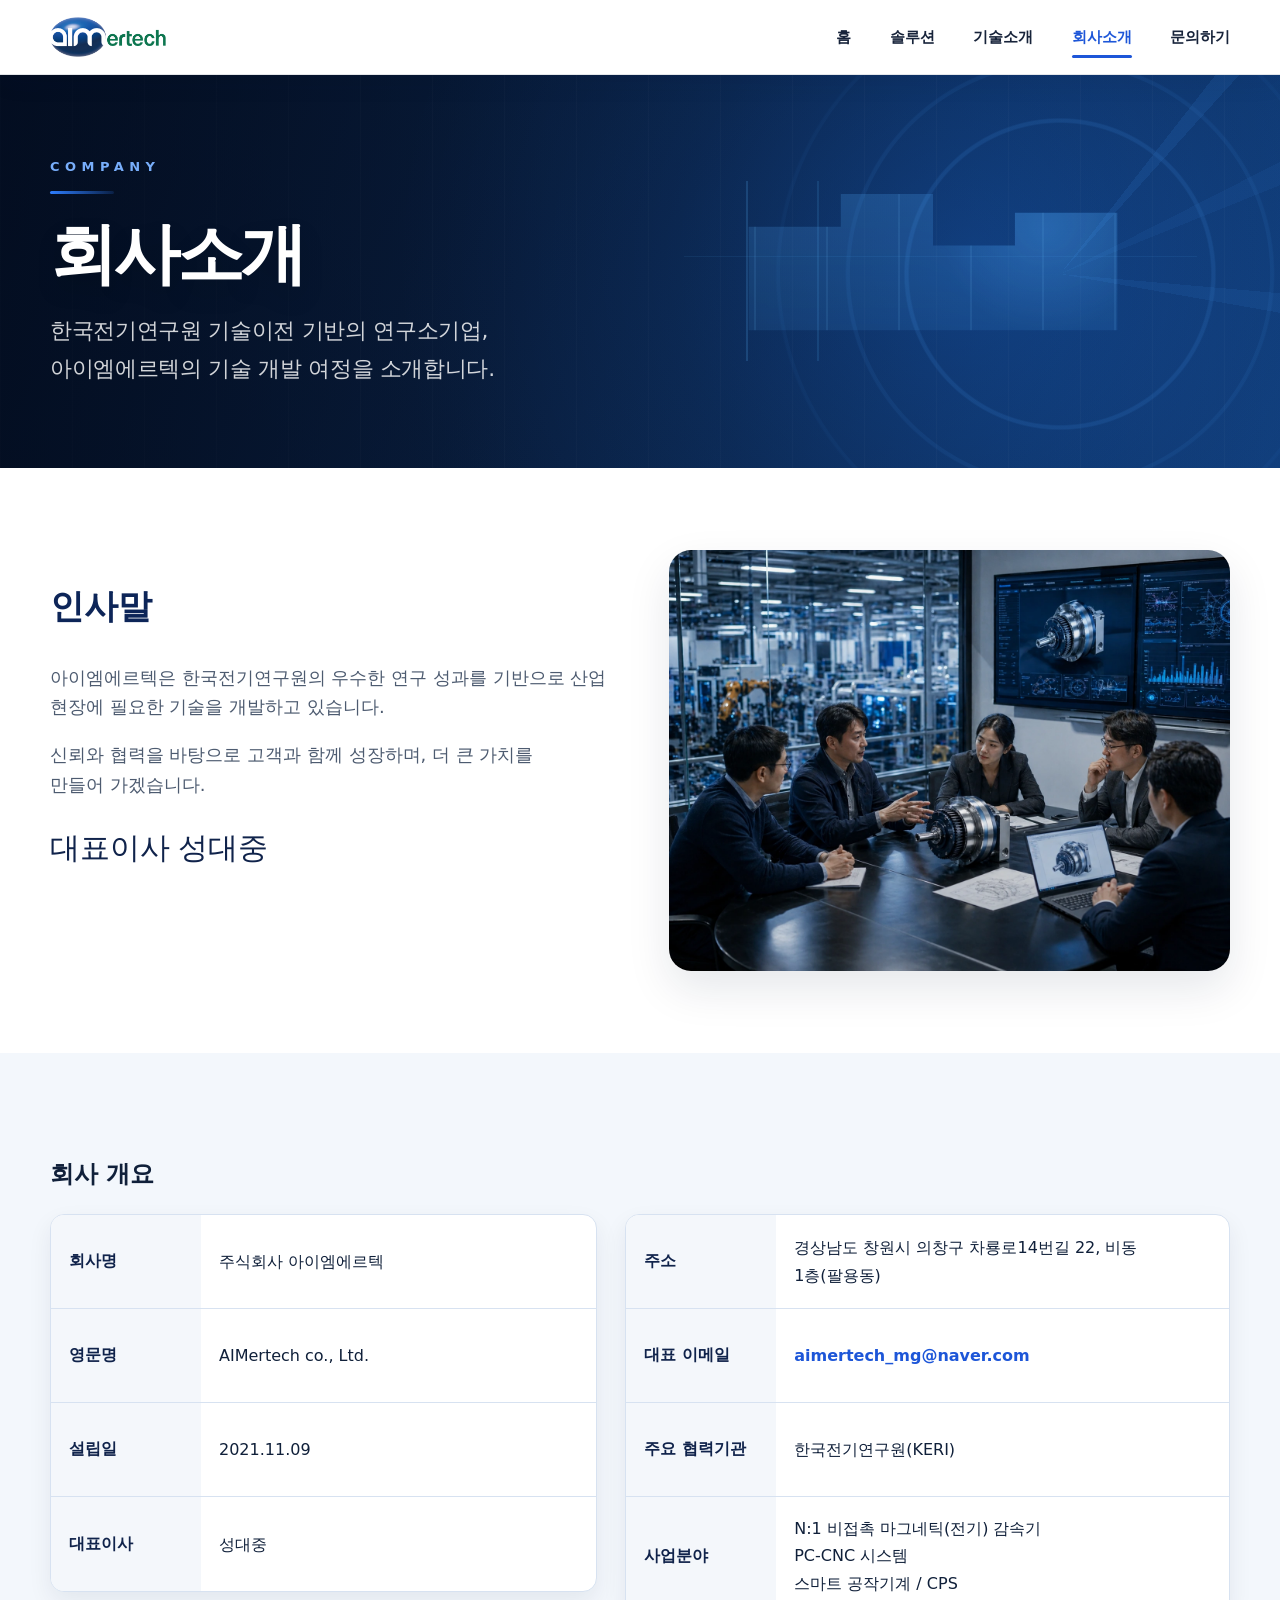
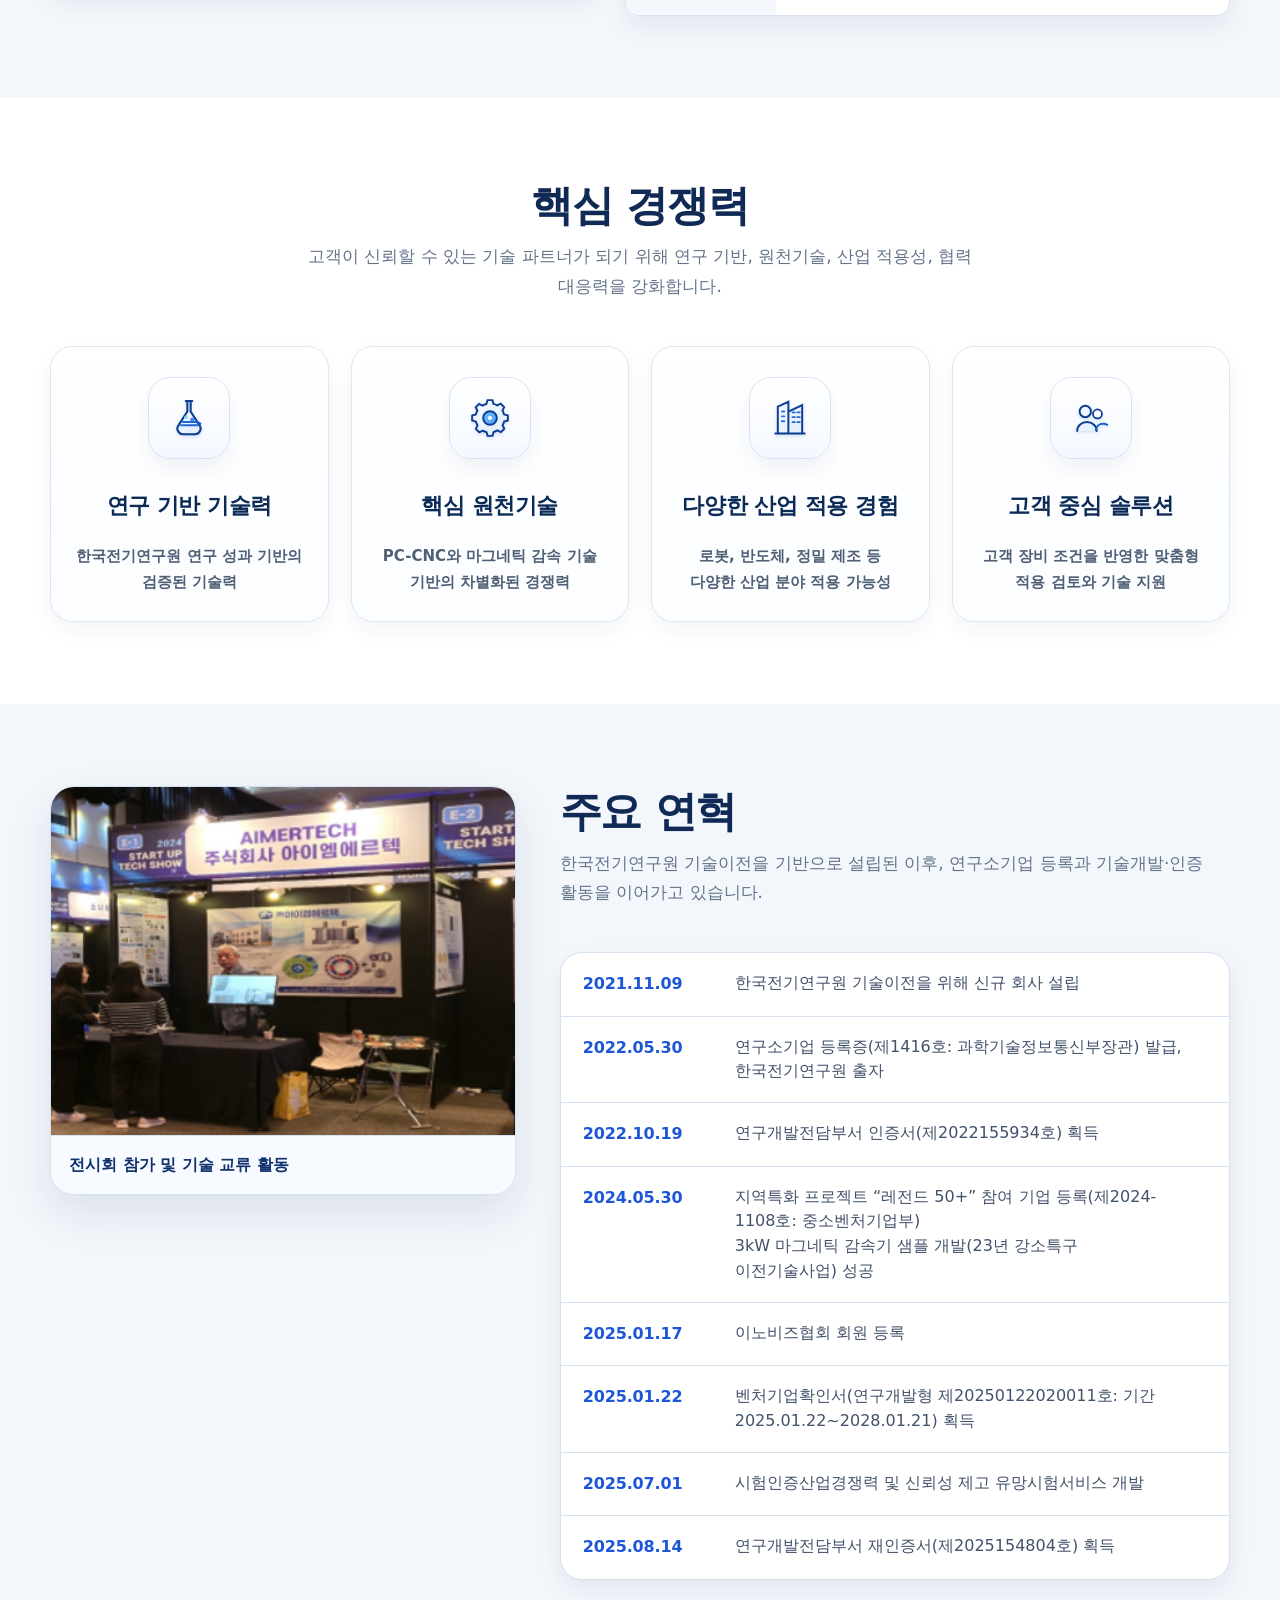
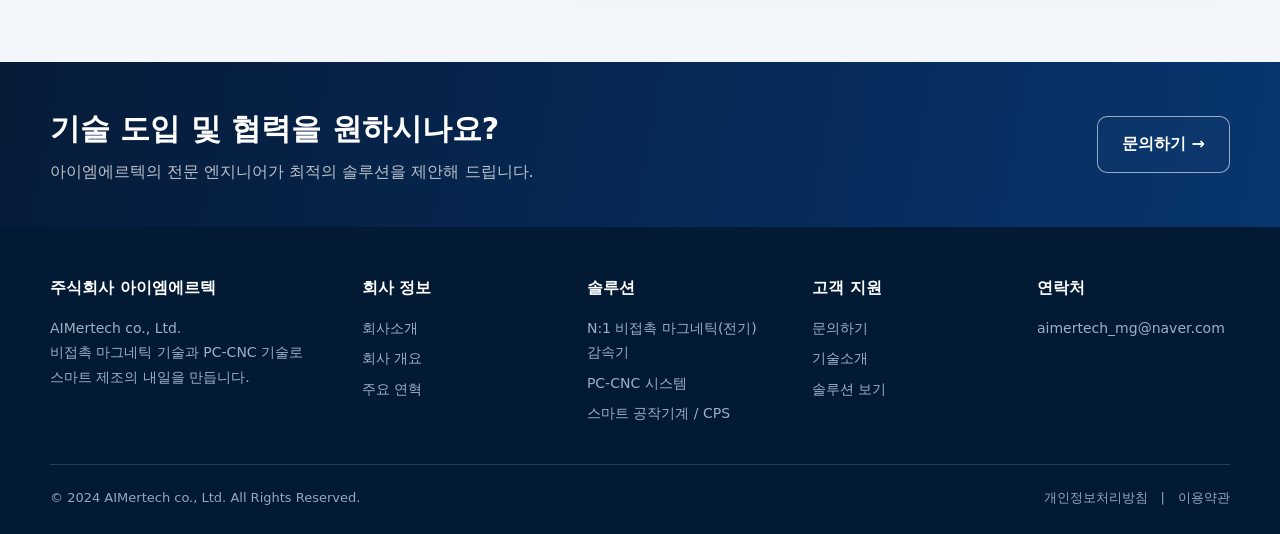
==== commit e22f421a: "Add files via upload 11phase upgrade" ====
--- a/company.html
+++ b/company.html
@@ -6,9 +6,9 @@
 <meta content="width=device-width, initial-scale=1" name="viewport"/>
 <meta content="#0a2854" name="theme-color"/>
 <title>회사소개 | 아이엠에르텍</title>
-<meta content="아이엠에르텍의 회사 개요, 핵심 경쟁력, 주요 협력 및 연구활동을 소개합니다." name="description"/>
+<meta content="한국전기연구원 기술이전 기반의 연구소기업, 아이엠에르텍의 기술 개발 여정을 소개합니다." name="description"/>
 <meta content="회사소개 | 아이엠에르텍" property="og:title"/>
-<meta content="아이엠에르텍의 회사 개요, 핵심 경쟁력, 주요 협력 및 연구활동을 소개합니다." property="og:description"/>
+<meta content="한국전기연구원 기술이전 기반의 연구소기업, 아이엠에르텍의 기술 개발 여정을 소개합니다." property="og:description"/>
 <meta content="website" property="og:type"/>
 <meta content="assets/images/hero-mangetic-gear.webp" property="og:image"/>
 <link href="assets/logo/aimertech.logo.transparent.png" rel="icon" type="image/png"/>
@@ -24,7 +24,16 @@
 </div>
 </header>
 <main id="main">
-<section class="page-hero company-hero" style="--page-bg:url('assets/images/factory-automation.webp')"><div class="container"><h1>회사소개</h1><p>기술로 미래를 만들고, 신뢰로 가치를 더합니다.</p></div></section>
+<section class="page-hero page-hero-company">
+  <div class="container page-hero-inner">
+    <div class="page-hero-copy">
+      <span class="hero-eyebrow">COMPANY</span>
+      <h1>회사소개</h1>
+      <p>한국전기연구원 기술이전 기반의 연구소기업,<br/>아이엠에르텍의 기술 개발 여정을 소개합니다.</p>
+    </div>
+    <div class="hero-tech-pattern" aria-hidden="true"></div>
+  </div>
+</section>
 <section class="section">
 <div class="container message">
 <div><h2>인사말</h2><p>아이엠에르텍은 한국전기연구원의 우수한 연구 성과를 기반으로 산업 현장에 필요한 기술을 개발하고 있습니다.</p><p>신뢰와 협력을 바탕으로 고객과 함께 성장하며, 더 큰 가치를 만들어 가겠습니다.</p><div class="signature">대표이사 성대중</div></div>
--- a/css/style.css
+++ b/css/style.css
@@ -387,3 +387,347 @@
   .contact-cta-card .btn { width: 100%; white-space: normal; }
   .footer-grid { grid-template-columns: 1fr; }
 }
+
+
+/* Phase 8 polish: principle visual, application-card balance, company table height fix */
+.principle-box p{max-width:unset}
+.principle-image{margin-top:26px;padding:22px;border-radius:26px;background:linear-gradient(180deg,#ffffff,#fbfdff);border:1px solid #dce6f5;box-shadow:0 10px 24px rgba(10,44,100,.05)}
+.principle-image img{display:block;width:100%;max-width:100%;height:auto;border-radius:18px;background:#fff;object-fit:contain}
+
+.application-box{display:flex;flex-direction:column}
+.application-box h2{margin-bottom:20px}
+.app-grid{display:grid;grid-template-columns:repeat(2,minmax(0,1fr));gap:20px;align-items:stretch}
+.app-item{display:grid;grid-template-columns:72px minmax(0,1fr);gap:16px;align-items:center;padding:22px 22px;border-radius:22px;border:1px solid #d8e3f2;background:linear-gradient(180deg,#ffffff,#fbfdff);box-shadow:0 8px 18px rgba(10,44,100,.04);min-height:124px;text-align:left}
+.app-item-wide{grid-column:1 / -1}
+.app-icon{width:68px;height:68px;border-radius:20px;display:grid;place-items:center;background:linear-gradient(180deg,#ffffff,#f4f8ff);border:1px solid #d7e3f5;box-shadow:0 6px 16px rgba(10,44,100,.05)}
+.app-icon .line-icon{width:42px;height:42px}
+.app-item div{display:flex;flex-direction:column;gap:6px;min-width:0;color:#506079;font-size:15px;line-height:1.7}
+.app-item strong{display:block;margin:0;color:#0f2d5b;font-size:18px;line-height:1.3;font-weight:900;letter-spacing:-.02em}
+
+.company-table.compact{align-items:start}
+.company-table.compact .table{height:auto;align-self:start}
+.company-table.compact .tr{min-height:94px}
+.company-table.compact .th,.company-table.compact .td{display:flex;align-items:center}
+.company-table.compact .td{line-height:1.7}
+.company-table.compact .td br{line-height:1.9}
+
+@media (max-width:900px){
+  .app-item{grid-template-columns:64px minmax(0,1fr);padding:20px}
+  .app-icon{width:62px;height:62px;border-radius:18px}
+  .app-icon .line-icon{width:38px;height:38px}
+  .company-table.compact .tr{min-height:unset}
+}
+@media (max-width:640px){
+  .app-grid{grid-template-columns:1fr}
+  .app-item,.app-item-wide{grid-column:auto}
+  .app-item{grid-template-columns:58px minmax(0,1fr);gap:14px;padding:18px 16px;min-height:auto}
+  .app-icon{width:56px;height:56px;border-radius:16px}
+  .app-icon .line-icon{width:34px;height:34px}
+  .principle-image{padding:14px;border-radius:20px}
+}
+
+
+/* Phase 10: restore always-visible global navigation */
+html {
+  scroll-padding-top: 96px;
+}
+
+body {
+  padding-top: 74px;
+}
+
+.site-header {
+  position: fixed !important;
+  top: 0;
+  left: 0;
+  right: 0;
+  z-index: 1200;
+  background: rgba(255,255,255,.94);
+  backdrop-filter: blur(14px);
+  -webkit-backdrop-filter: blur(14px);
+  box-shadow: 0 8px 24px rgba(8,25,60,.06);
+}
+
+.nav-wrap {
+  height: 74px;
+}
+
+.tabs {
+  top: 74px !important;
+  z-index: 1100;
+}
+
+.mobile-toggle {
+  z-index: 1300;
+}
+
+@media (max-width: 900px) {
+  html {
+    scroll-padding-top: 92px;
+  }
+
+  body {
+    padding-top: 70px;
+  }
+
+  .nav-wrap {
+    height: 70px;
+  }
+
+  .main-nav {
+    top: 70px !important;
+    z-index: 1250;
+  }
+
+  .tabs {
+    top: 70px !important;
+  }
+}
+
+@media (max-width: 560px) {
+  body {
+    padding-top: 68px;
+  }
+
+  .nav-wrap {
+    height: 68px;
+  }
+
+  .logo img {
+    height: 36px;
+  }
+
+  .main-nav {
+    top: 68px !important;
+  }
+
+  .tabs {
+    top: 68px !important;
+  }
+}
+
+
+/* Phase 11: A-type premium subpage hero redesign */
+.page-hero {
+  position: relative;
+  min-height: 360px;
+  padding: 72px 0;
+  display: flex;
+  align-items: center;
+  overflow: hidden;
+  text-align: left;
+  color: #fff;
+  background:
+    radial-gradient(circle at 76% 48%, rgba(32,125,255,.30) 0%, rgba(32,125,255,.10) 30%, rgba(32,125,255,0) 58%),
+    linear-gradient(115deg, #06162f 0%, #0b2347 42%, #123d76 100%);
+}
+
+.page-hero::before {
+  content: "";
+  position: absolute;
+  inset: 0;
+  background:
+    linear-gradient(90deg, rgba(2,10,27,.72) 0%, rgba(2,10,27,.28) 43%, rgba(0,37,93,.10) 100%),
+    repeating-linear-gradient(90deg, rgba(255,255,255,.028) 0 1px, transparent 1px 72px);
+  pointer-events: none;
+}
+
+.page-hero::after {
+  content: "";
+  position: absolute;
+  right: -160px;
+  top: -180px;
+  width: 760px;
+  height: 760px;
+  opacity: .36;
+  background:
+    radial-gradient(circle, transparent 0 28%, rgba(74,163,255,.34) 28.3% 28.8%, transparent 29.1% 39%, rgba(74,163,255,.22) 39.2% 39.7%, transparent 40% 52%, rgba(74,163,255,.13) 52.2% 52.6%, transparent 53%),
+    conic-gradient(from 20deg, transparent 0deg 18deg, rgba(69,158,255,.30) 18deg 22deg, transparent 22deg 43deg, rgba(69,158,255,.18) 43deg 48deg, transparent 48deg 75deg, rgba(69,158,255,.24) 75deg 80deg, transparent 80deg 360deg);
+  border-radius: 999px;
+  filter: blur(.2px);
+  pointer-events: none;
+}
+
+.page-hero-inner {
+  position: relative;
+  z-index: 2;
+  display: grid;
+  grid-template-columns: minmax(0, .94fr) minmax(300px, .9fr);
+  align-items: center;
+  gap: 42px;
+}
+
+.page-hero-copy {
+  max-width: 720px;
+}
+
+.hero-eyebrow {
+  display: inline-block;
+  margin-bottom: 26px;
+  color: #78aefb;
+  font-size: 13px;
+  font-weight: 900;
+  letter-spacing: .42em;
+  line-height: 1;
+  text-transform: uppercase;
+}
+
+.hero-eyebrow::after {
+  content: "";
+  display: block;
+  width: 64px;
+  height: 3px;
+  margin-top: 18px;
+  border-radius: 999px;
+  background: linear-gradient(90deg, #2d7dff, rgba(45,125,255,.15));
+}
+
+.page-hero h1 {
+  margin: 0 0 22px;
+  color: #fff;
+  font-size: clamp(42px, 5.2vw, 68px);
+  line-height: 1.05;
+  letter-spacing: -.055em;
+  font-weight: 900;
+  text-shadow: 0 12px 24px rgba(0,0,0,.15);
+}
+
+.page-hero p {
+  max-width: 760px;
+  margin: 0;
+  color: rgba(255,255,255,.82);
+  font-size: clamp(17px, 1.7vw, 22px);
+  line-height: 1.78;
+  font-weight: 500;
+  letter-spacing: -.015em;
+}
+
+/* Right-side page-specific technical motif */
+.hero-tech-pattern {
+  position: relative;
+  min-height: 250px;
+  width: 100%;
+  opacity: .88;
+  pointer-events: none;
+}
+
+.hero-tech-pattern::before {
+  content: "";
+  position: absolute;
+  inset: 6% 0 0 8%;
+  border-radius: 999px;
+  background:
+    radial-gradient(circle at 50% 50%, rgba(74,178,255,.18) 0 18%, transparent 18.5% 27%, rgba(74,178,255,.20) 27.5% 28.5%, transparent 29% 42%, rgba(74,178,255,.15) 42.5% 43.5%, transparent 44% 60%),
+    conic-gradient(from 0deg, transparent 0 18deg, rgba(83,181,255,.34) 18deg 23deg, transparent 23deg 42deg, rgba(83,181,255,.18) 42deg 48deg, transparent 48deg 73deg, rgba(83,181,255,.30) 73deg 79deg, transparent 79deg 360deg);
+  filter: drop-shadow(0 0 24px rgba(36,139,255,.25));
+}
+
+.hero-tech-pattern::after {
+  content: "";
+  position: absolute;
+  inset: 14% 6% 14% 2%;
+  background:
+    linear-gradient(90deg, transparent 0 12%, rgba(90,185,255,.28) 12% 12.5%, transparent 12.5% 26%, rgba(90,185,255,.20) 26% 26.4%, transparent 26.4%),
+    linear-gradient(0deg, transparent 0 22%, rgba(90,185,255,.16) 22% 22.4%, transparent 22.4% 58%, rgba(90,185,255,.13) 58% 58.4%, transparent 58.4%);
+  opacity: .76;
+}
+
+/* Technology: magnetic gear ring / torque field */
+.page-hero-tech .hero-tech-pattern::before {
+  clip-path: polygon(50% 0, 92% 14%, 100% 50%, 88% 88%, 50% 100%, 12% 88%, 0 50%, 8% 14%);
+}
+
+/* Solution: interconnected automation nodes */
+.page-hero-solution .hero-tech-pattern::before {
+  background:
+    radial-gradient(circle at 22% 30%, rgba(109,195,255,.38) 0 10px, transparent 11px),
+    radial-gradient(circle at 56% 42%, rgba(109,195,255,.32) 0 12px, transparent 13px),
+    radial-gradient(circle at 78% 64%, rgba(109,195,255,.35) 0 10px, transparent 11px),
+    radial-gradient(circle at 38% 74%, rgba(109,195,255,.24) 0 9px, transparent 10px),
+    linear-gradient(28deg, transparent 0 25%, rgba(103,185,255,.28) 25.4% 26%, transparent 26.5%),
+    linear-gradient(150deg, transparent 0 35%, rgba(103,185,255,.20) 35.4% 36%, transparent 36.5%),
+    radial-gradient(circle at 50% 50%, transparent 0 38%, rgba(74,178,255,.19) 38.5% 39.2%, transparent 39.7% 62%, rgba(74,178,255,.13) 62.4% 63%, transparent 63.4%);
+  border-radius: 42px;
+  transform: rotate(-4deg);
+}
+
+/* Company: institutional / growth pattern */
+.page-hero-company .hero-tech-pattern::before {
+  background:
+    linear-gradient(180deg, rgba(94,181,255,.23), rgba(94,181,255,.06)),
+    repeating-linear-gradient(90deg, transparent 0 36px, rgba(117,199,255,.12) 36px 38px, transparent 38px 72px),
+    radial-gradient(circle at 64% 30%, rgba(78,169,255,.24), transparent 28%);
+  border-radius: 32px;
+  clip-path: polygon(6% 72%, 6% 28%, 24% 28%, 24% 14%, 42% 14%, 42% 36%, 58% 36%, 58% 22%, 78% 22%, 78% 72%);
+}
+
+/* Contact: communication / collaboration arcs */
+.page-hero-contact .hero-tech-pattern::before {
+  background:
+    radial-gradient(circle at 50% 50%, rgba(112,198,255,.20) 0 24%, transparent 24.5% 37%, rgba(112,198,255,.20) 37.5% 38.5%, transparent 39% 56%, rgba(112,198,255,.12) 56.5% 57.5%, transparent 58%),
+    conic-gradient(from 90deg, rgba(87,179,255,.24), transparent 34deg, transparent 110deg, rgba(87,179,255,.20) 125deg, transparent 180deg, rgba(87,179,255,.16), transparent 360deg);
+  border-radius: 999px;
+}
+
+.page-hero-contact .hero-tech-pattern::after {
+  background:
+    radial-gradient(circle at 18% 36%, rgba(115,201,255,.30) 0 8px, transparent 9px),
+    radial-gradient(circle at 50% 52%, rgba(115,201,255,.32) 0 10px, transparent 11px),
+    radial-gradient(circle at 78% 34%, rgba(115,201,255,.28) 0 8px, transparent 9px),
+    linear-gradient(20deg, transparent 0 28%, rgba(115,201,255,.20) 28.5% 29%, transparent 29.5%),
+    linear-gradient(155deg, transparent 0 35%, rgba(115,201,255,.16) 35.5% 36%, transparent 36.5%);
+  opacity: .9;
+}
+
+.tabs {
+  background: #fff;
+  box-shadow: 0 8px 22px rgba(10,44,100,.04);
+}
+
+/* Fixed header compensation after new hero height */
+body {
+  padding-top: 74px;
+}
+
+@media (max-width: 900px) {
+  .page-hero {
+    min-height: 310px;
+    padding: 58px 0;
+  }
+
+  .page-hero-inner {
+    grid-template-columns: 1fr;
+  }
+
+  .hero-tech-pattern {
+    display: none;
+  }
+
+  .hero-eyebrow {
+    margin-bottom: 20px;
+  }
+
+  .page-hero p br {
+    display: none;
+  }
+}
+
+@media (max-width: 560px) {
+  .page-hero {
+    min-height: 270px;
+    padding: 48px 0;
+  }
+
+  .hero-eyebrow {
+    font-size: 11px;
+    letter-spacing: .32em;
+  }
+
+  .page-hero h1 {
+    font-size: 40px;
+  }
+
+  .page-hero p {
+    font-size: 16px;
+  }
+}
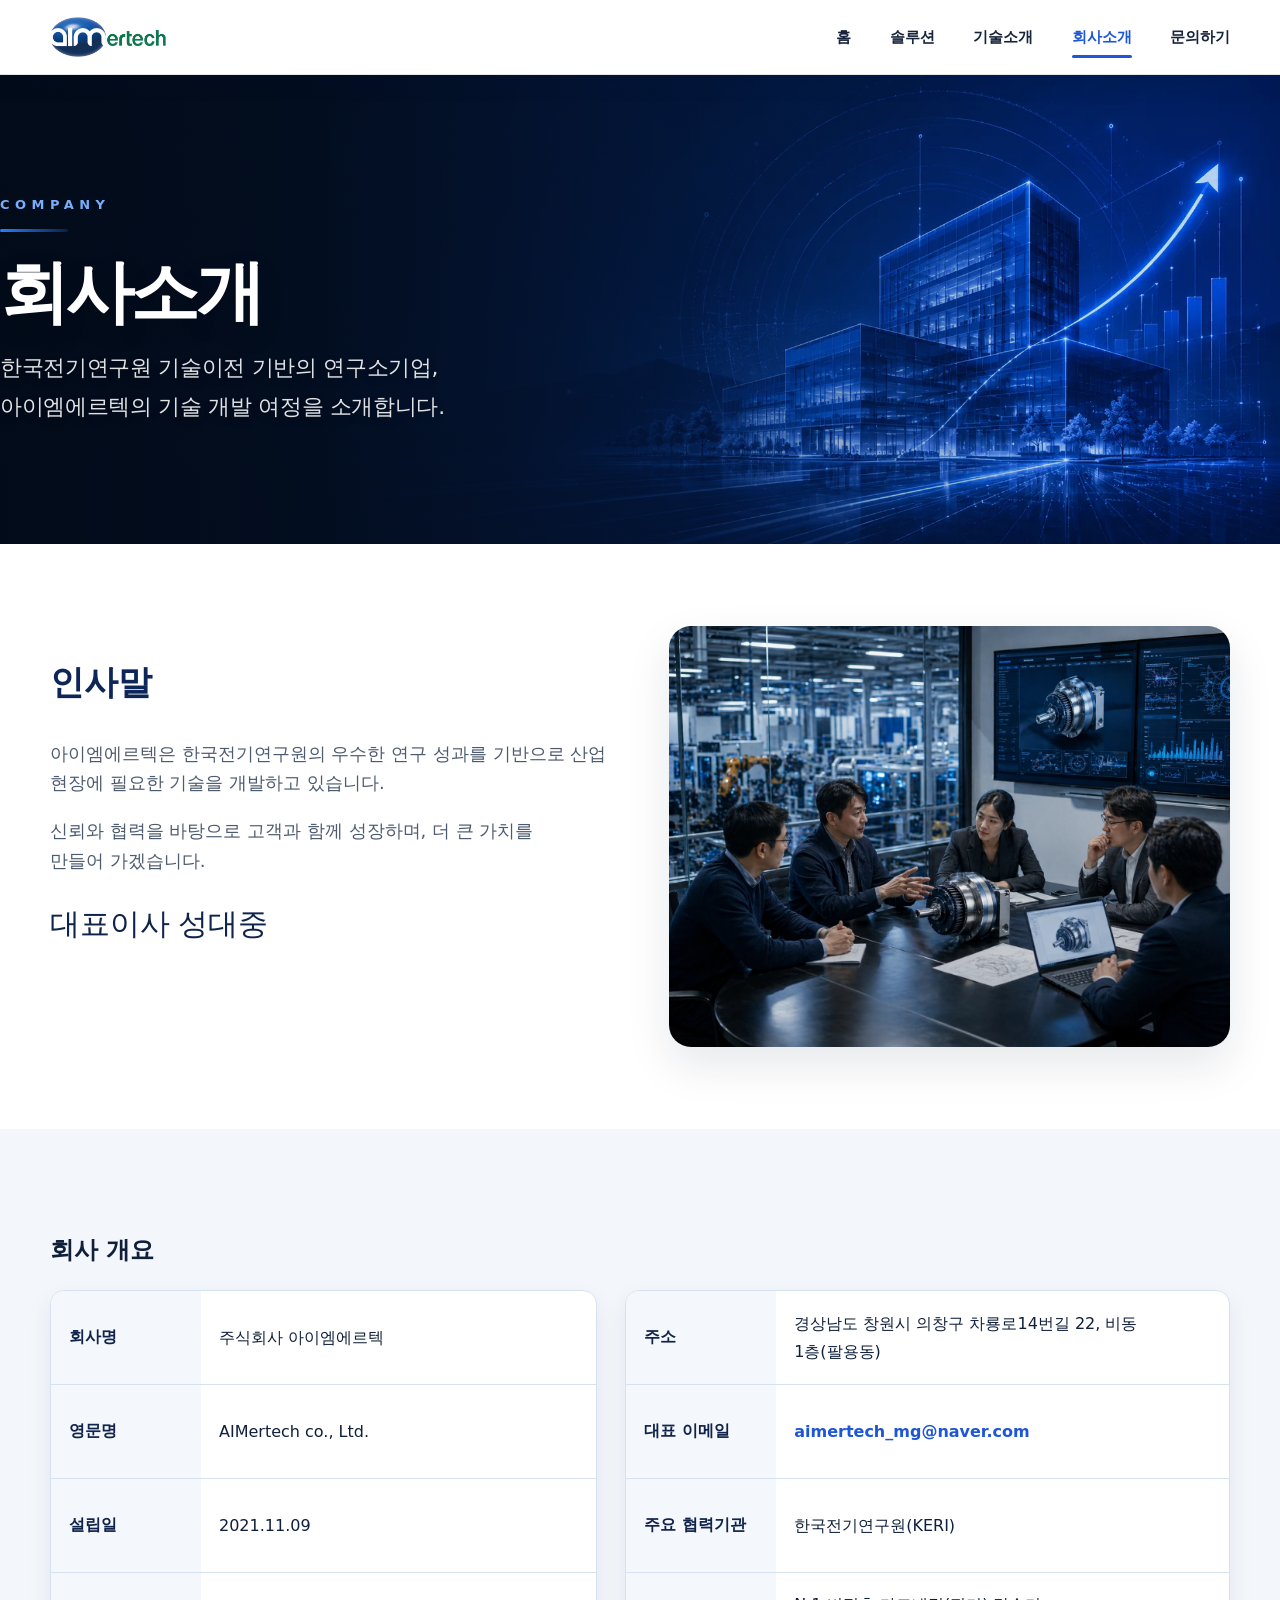
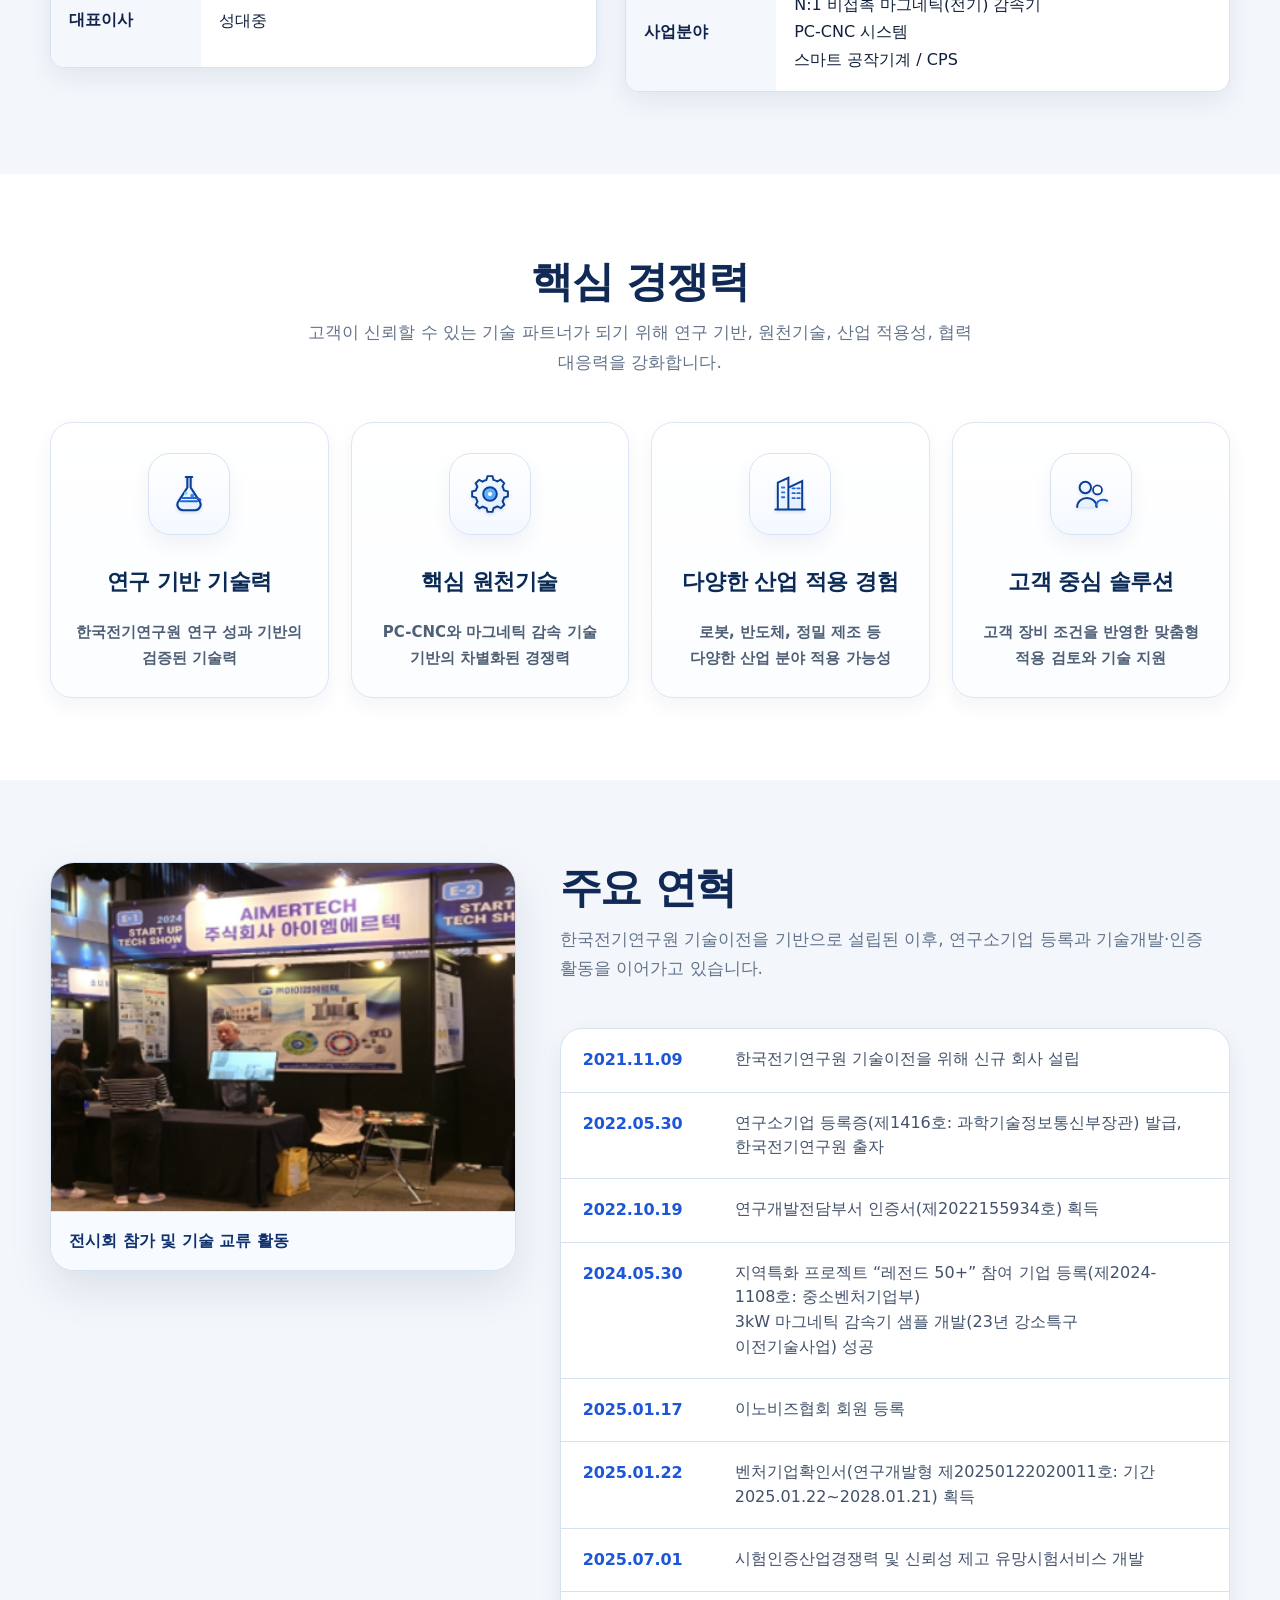
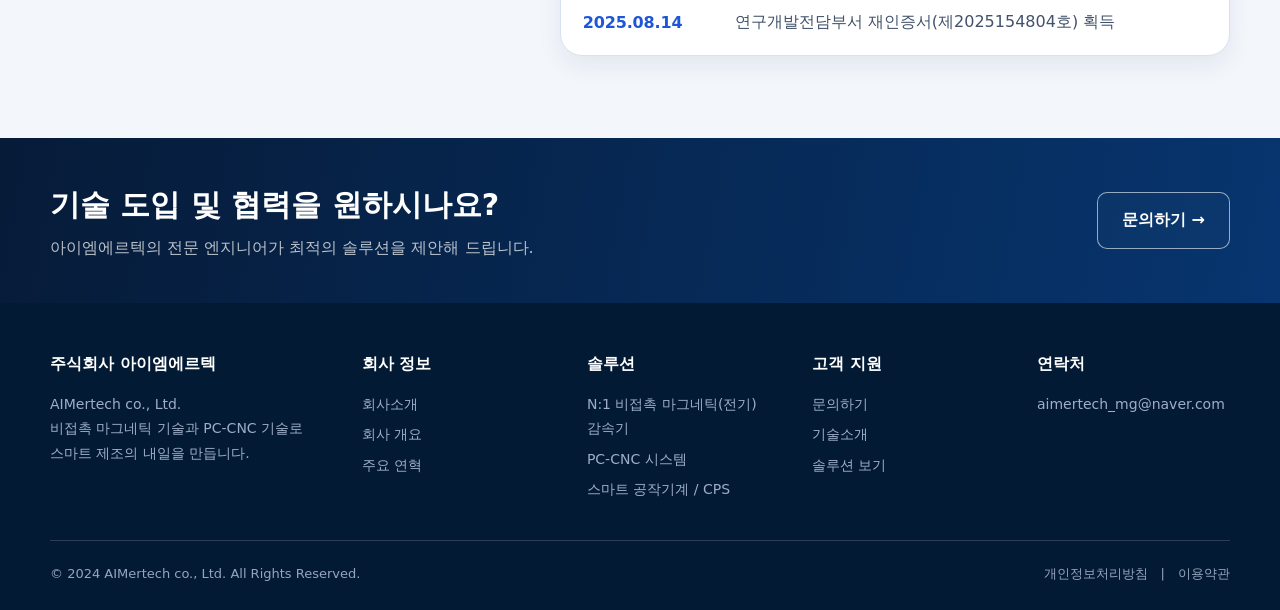
==== commit 99ba01ac: "Add files via upload phase 12; all section hero image updated" ====
--- a/company.html
+++ b/company.html
@@ -13,6 +13,7 @@
 <meta content="assets/images/hero-mangetic-gear.webp" property="og:image"/>
 <link href="assets/logo/aimertech.logo.transparent.png" rel="icon" type="image/png"/>
 <link href="css/style.css" rel="stylesheet"/>
+<link rel="preload" as="image" href="assets/hero/hero-company.webp"/>
 </head>
 <body>
 <a class="skip" href="#main">본문 바로가기</a>
@@ -31,7 +32,6 @@
       <h1>회사소개</h1>
       <p>한국전기연구원 기술이전 기반의 연구소기업,<br/>아이엠에르텍의 기술 개발 여정을 소개합니다.</p>
     </div>
-    <div class="hero-tech-pattern" aria-hidden="true"></div>
   </div>
 </section>
 <section class="section">
--- a/css/style.css
+++ b/css/style.css
@@ -506,64 +506,82 @@
   }
 }
 
-
-/* Phase 11: A-type premium subpage hero redesign */
+/* Phase 12 Refactor: production hero banners with real assets */
+body {
+  padding-top: 74px;
+}
+
+html {
+  scroll-padding-top: 96px;
+}
+
+.site-header {
+  position: fixed !important;
+  top: 0;
+  left: 0;
+  right: 0;
+  z-index: 1200;
+  background: rgba(255,255,255,.94);
+  backdrop-filter: blur(14px);
+  -webkit-backdrop-filter: blur(14px);
+  box-shadow: 0 8px 24px rgba(8,25,60,.06);
+}
+
 .page-hero {
   position: relative;
-  min-height: 360px;
-  padding: 72px 0;
+  min-height: 470px;
+  padding: 82px 0;
   display: flex;
   align-items: center;
   overflow: hidden;
   text-align: left;
   color: #fff;
-  background:
-    radial-gradient(circle at 76% 48%, rgba(32,125,255,.30) 0%, rgba(32,125,255,.10) 30%, rgba(32,125,255,0) 58%),
-    linear-gradient(115deg, #06162f 0%, #0b2347 42%, #123d76 100%);
+  background-color: #071933;
+  background-repeat: no-repeat;
+  background-size: cover;
+  background-position: center center;
 }
 
 .page-hero::before {
   content: "";
   position: absolute;
   inset: 0;
+  z-index: 0;
+  pointer-events: none;
   background:
-    linear-gradient(90deg, rgba(2,10,27,.72) 0%, rgba(2,10,27,.28) 43%, rgba(0,37,93,.10) 100%),
-    repeating-linear-gradient(90deg, rgba(255,255,255,.028) 0 1px, transparent 1px 72px);
-  pointer-events: none;
-}
-
-.page-hero::after {
-  content: "";
-  position: absolute;
-  right: -160px;
-  top: -180px;
-  width: 760px;
-  height: 760px;
-  opacity: .36;
-  background:
-    radial-gradient(circle, transparent 0 28%, rgba(74,163,255,.34) 28.3% 28.8%, transparent 29.1% 39%, rgba(74,163,255,.22) 39.2% 39.7%, transparent 40% 52%, rgba(74,163,255,.13) 52.2% 52.6%, transparent 53%),
-    conic-gradient(from 20deg, transparent 0deg 18deg, rgba(69,158,255,.30) 18deg 22deg, transparent 22deg 43deg, rgba(69,158,255,.18) 43deg 48deg, transparent 48deg 75deg, rgba(69,158,255,.24) 75deg 80deg, transparent 80deg 360deg);
-  border-radius: 999px;
-  filter: blur(.2px);
-  pointer-events: none;
+    linear-gradient(
+      90deg,
+      rgba(3, 11, 24, .94) 0%,
+      rgba(3, 13, 29, .88) 24%,
+      rgba(4, 18, 42, .74) 42%,
+      rgba(5, 29, 66, .36) 62%,
+      rgba(5, 29, 66, .12) 82%,
+      rgba(5, 29, 66, .04) 100%
+    );
+}
+
+.page-hero::after,
+.hero-tech-pattern,
+.hero-tech-pattern::before,
+.hero-tech-pattern::after {
+  content: none !important;
+  display: none !important;
 }
 
 .page-hero-inner {
   position: relative;
-  z-index: 2;
-  display: grid;
-  grid-template-columns: minmax(0, .94fr) minmax(300px, .9fr);
-  align-items: center;
-  gap: 42px;
+  z-index: 1;
+  display: block;
+  width: 100%;
 }
 
 .page-hero-copy {
-  max-width: 720px;
+  max-width: 740px;
 }
 
 .hero-eyebrow {
   display: inline-block;
-  margin-bottom: 26px;
+  margin-bottom: 24px;
   color: #78aefb;
   font-size: 13px;
   font-weight: 900;
@@ -575,136 +593,121 @@
 .hero-eyebrow::after {
   content: "";
   display: block;
-  width: 64px;
+  width: 68px;
   height: 3px;
   margin-top: 18px;
   border-radius: 999px;
-  background: linear-gradient(90deg, #2d7dff, rgba(45,125,255,.15));
+  background: linear-gradient(90deg, #2d7dff, rgba(45,125,255,.18));
 }
 
 .page-hero h1 {
-  margin: 0 0 22px;
+  margin: 0 0 18px;
   color: #fff;
-  font-size: clamp(42px, 5.2vw, 68px);
-  line-height: 1.05;
+  font-size: clamp(48px, 5.4vw, 78px);
+  line-height: 1.06;
   letter-spacing: -.055em;
   font-weight: 900;
-  text-shadow: 0 12px 24px rgba(0,0,0,.15);
+  text-shadow: 0 10px 24px rgba(0,0,0,.18);
 }
 
 .page-hero p {
   max-width: 760px;
   margin: 0;
-  color: rgba(255,255,255,.82);
-  font-size: clamp(17px, 1.7vw, 22px);
-  line-height: 1.78;
+  color: rgba(255,255,255,.88);
+  font-size: clamp(18px, 1.7vw, 22px);
+  line-height: 1.82;
   font-weight: 500;
   letter-spacing: -.015em;
-}
-
-/* Right-side page-specific technical motif */
-.hero-tech-pattern {
-  position: relative;
-  min-height: 250px;
-  width: 100%;
-  opacity: .88;
-  pointer-events: none;
-}
-
-.hero-tech-pattern::before {
-  content: "";
-  position: absolute;
-  inset: 6% 0 0 8%;
-  border-radius: 999px;
-  background:
-    radial-gradient(circle at 50% 50%, rgba(74,178,255,.18) 0 18%, transparent 18.5% 27%, rgba(74,178,255,.20) 27.5% 28.5%, transparent 29% 42%, rgba(74,178,255,.15) 42.5% 43.5%, transparent 44% 60%),
-    conic-gradient(from 0deg, transparent 0 18deg, rgba(83,181,255,.34) 18deg 23deg, transparent 23deg 42deg, rgba(83,181,255,.18) 42deg 48deg, transparent 48deg 73deg, rgba(83,181,255,.30) 73deg 79deg, transparent 79deg 360deg);
-  filter: drop-shadow(0 0 24px rgba(36,139,255,.25));
-}
-
-.hero-tech-pattern::after {
-  content: "";
-  position: absolute;
-  inset: 14% 6% 14% 2%;
-  background:
-    linear-gradient(90deg, transparent 0 12%, rgba(90,185,255,.28) 12% 12.5%, transparent 12.5% 26%, rgba(90,185,255,.20) 26% 26.4%, transparent 26.4%),
-    linear-gradient(0deg, transparent 0 22%, rgba(90,185,255,.16) 22% 22.4%, transparent 22.4% 58%, rgba(90,185,255,.13) 58% 58.4%, transparent 58.4%);
-  opacity: .76;
-}
-
-/* Technology: magnetic gear ring / torque field */
-.page-hero-tech .hero-tech-pattern::before {
-  clip-path: polygon(50% 0, 92% 14%, 100% 50%, 88% 88%, 50% 100%, 12% 88%, 0 50%, 8% 14%);
-}
-
-/* Solution: interconnected automation nodes */
-.page-hero-solution .hero-tech-pattern::before {
-  background:
-    radial-gradient(circle at 22% 30%, rgba(109,195,255,.38) 0 10px, transparent 11px),
-    radial-gradient(circle at 56% 42%, rgba(109,195,255,.32) 0 12px, transparent 13px),
-    radial-gradient(circle at 78% 64%, rgba(109,195,255,.35) 0 10px, transparent 11px),
-    radial-gradient(circle at 38% 74%, rgba(109,195,255,.24) 0 9px, transparent 10px),
-    linear-gradient(28deg, transparent 0 25%, rgba(103,185,255,.28) 25.4% 26%, transparent 26.5%),
-    linear-gradient(150deg, transparent 0 35%, rgba(103,185,255,.20) 35.4% 36%, transparent 36.5%),
-    radial-gradient(circle at 50% 50%, transparent 0 38%, rgba(74,178,255,.19) 38.5% 39.2%, transparent 39.7% 62%, rgba(74,178,255,.13) 62.4% 63%, transparent 63.4%);
-  border-radius: 42px;
-  transform: rotate(-4deg);
-}
-
-/* Company: institutional / growth pattern */
-.page-hero-company .hero-tech-pattern::before {
-  background:
-    linear-gradient(180deg, rgba(94,181,255,.23), rgba(94,181,255,.06)),
-    repeating-linear-gradient(90deg, transparent 0 36px, rgba(117,199,255,.12) 36px 38px, transparent 38px 72px),
-    radial-gradient(circle at 64% 30%, rgba(78,169,255,.24), transparent 28%);
-  border-radius: 32px;
-  clip-path: polygon(6% 72%, 6% 28%, 24% 28%, 24% 14%, 42% 14%, 42% 36%, 58% 36%, 58% 22%, 78% 22%, 78% 72%);
-}
-
-/* Contact: communication / collaboration arcs */
-.page-hero-contact .hero-tech-pattern::before {
-  background:
-    radial-gradient(circle at 50% 50%, rgba(112,198,255,.20) 0 24%, transparent 24.5% 37%, rgba(112,198,255,.20) 37.5% 38.5%, transparent 39% 56%, rgba(112,198,255,.12) 56.5% 57.5%, transparent 58%),
-    conic-gradient(from 90deg, rgba(87,179,255,.24), transparent 34deg, transparent 110deg, rgba(87,179,255,.20) 125deg, transparent 180deg, rgba(87,179,255,.16), transparent 360deg);
-  border-radius: 999px;
-}
-
-.page-hero-contact .hero-tech-pattern::after {
-  background:
-    radial-gradient(circle at 18% 36%, rgba(115,201,255,.30) 0 8px, transparent 9px),
-    radial-gradient(circle at 50% 52%, rgba(115,201,255,.32) 0 10px, transparent 11px),
-    radial-gradient(circle at 78% 34%, rgba(115,201,255,.28) 0 8px, transparent 9px),
-    linear-gradient(20deg, transparent 0 28%, rgba(115,201,255,.20) 28.5% 29%, transparent 29.5%),
-    linear-gradient(155deg, transparent 0 35%, rgba(115,201,255,.16) 35.5% 36%, transparent 36.5%);
-  opacity: .9;
+  text-shadow: 0 4px 12px rgba(0,0,0,.12);
+}
+
+.page-hero-solution {
+  background-image: url("../assets/hero/hero-solution.webp");
+}
+
+.page-hero-tech {
+  background-image: url("../assets/hero/hero-technology.webp");
+}
+
+.page-hero-company {
+  background-image: url("../assets/hero/hero-company.webp");
+}
+
+.page-hero-contact {
+  background-image: url("../assets/hero/hero-contact.webp");
 }
 
 .tabs {
+  top: 74px !important;
+  z-index: 1100;
   background: #fff;
   box-shadow: 0 8px 22px rgba(10,44,100,.04);
 }
 
-/* Fixed header compensation after new hero height */
-body {
-  padding-top: 74px;
+@media (max-width: 1200px) {
+  .page-hero {
+    min-height: 420px;
+    padding: 68px 0;
+    background-position: 64% center;
+  }
+
+  .page-hero-copy {
+    max-width: 660px;
+  }
 }
 
 @media (max-width: 900px) {
+  body {
+    padding-top: 70px;
+  }
+
+  html {
+    scroll-padding-top: 92px;
+  }
+
+  .nav-wrap {
+    height: 70px;
+  }
+
+  .main-nav {
+    top: 70px !important;
+    z-index: 1250;
+  }
+
+  .tabs {
+    top: 70px !important;
+  }
+
   .page-hero {
-    min-height: 310px;
-    padding: 58px 0;
-  }
-
-  .page-hero-inner {
-    grid-template-columns: 1fr;
-  }
-
-  .hero-tech-pattern {
-    display: none;
+    min-height: 340px;
+    padding: 52px 0;
+    background-position: 72% center;
+  }
+
+  .page-hero::before {
+    background:
+      linear-gradient(
+        90deg,
+        rgba(3, 11, 24, .94) 0%,
+        rgba(3, 13, 29, .90) 36%,
+        rgba(4, 18, 42, .74) 62%,
+        rgba(5, 29, 66, .36) 100%
+      );
   }
 
   .hero-eyebrow {
-    margin-bottom: 20px;
+    margin-bottom: 18px;
+    font-size: 12px;
+    letter-spacing: .34em;
+  }
+
+  .page-hero h1 {
+    font-size: clamp(38px, 9vw, 54px);
+  }
+
+  .page-hero p {
+    font-size: 16px;
+    line-height: 1.75;
   }
 
   .page-hero p br {
@@ -713,21 +716,37 @@
 }
 
 @media (max-width: 560px) {
+  body {
+    padding-top: 68px;
+  }
+
+  .nav-wrap {
+    height: 68px;
+  }
+
+  .logo img {
+    height: 36px;
+  }
+
+  .main-nav {
+    top: 68px !important;
+  }
+
+  .tabs {
+    top: 68px !important;
+  }
+
   .page-hero {
-    min-height: 270px;
-    padding: 48px 0;
+    min-height: 300px;
+    padding: 44px 0;
+    background-position: 78% center;
   }
 
   .hero-eyebrow {
     font-size: 11px;
-    letter-spacing: .32em;
-  }
-
-  .page-hero h1 {
-    font-size: 40px;
-  }
-
-  .page-hero p {
-    font-size: 16px;
-  }
-}
+  }
+
+  .page-hero-copy {
+    max-width: 100%;
+  }
+}
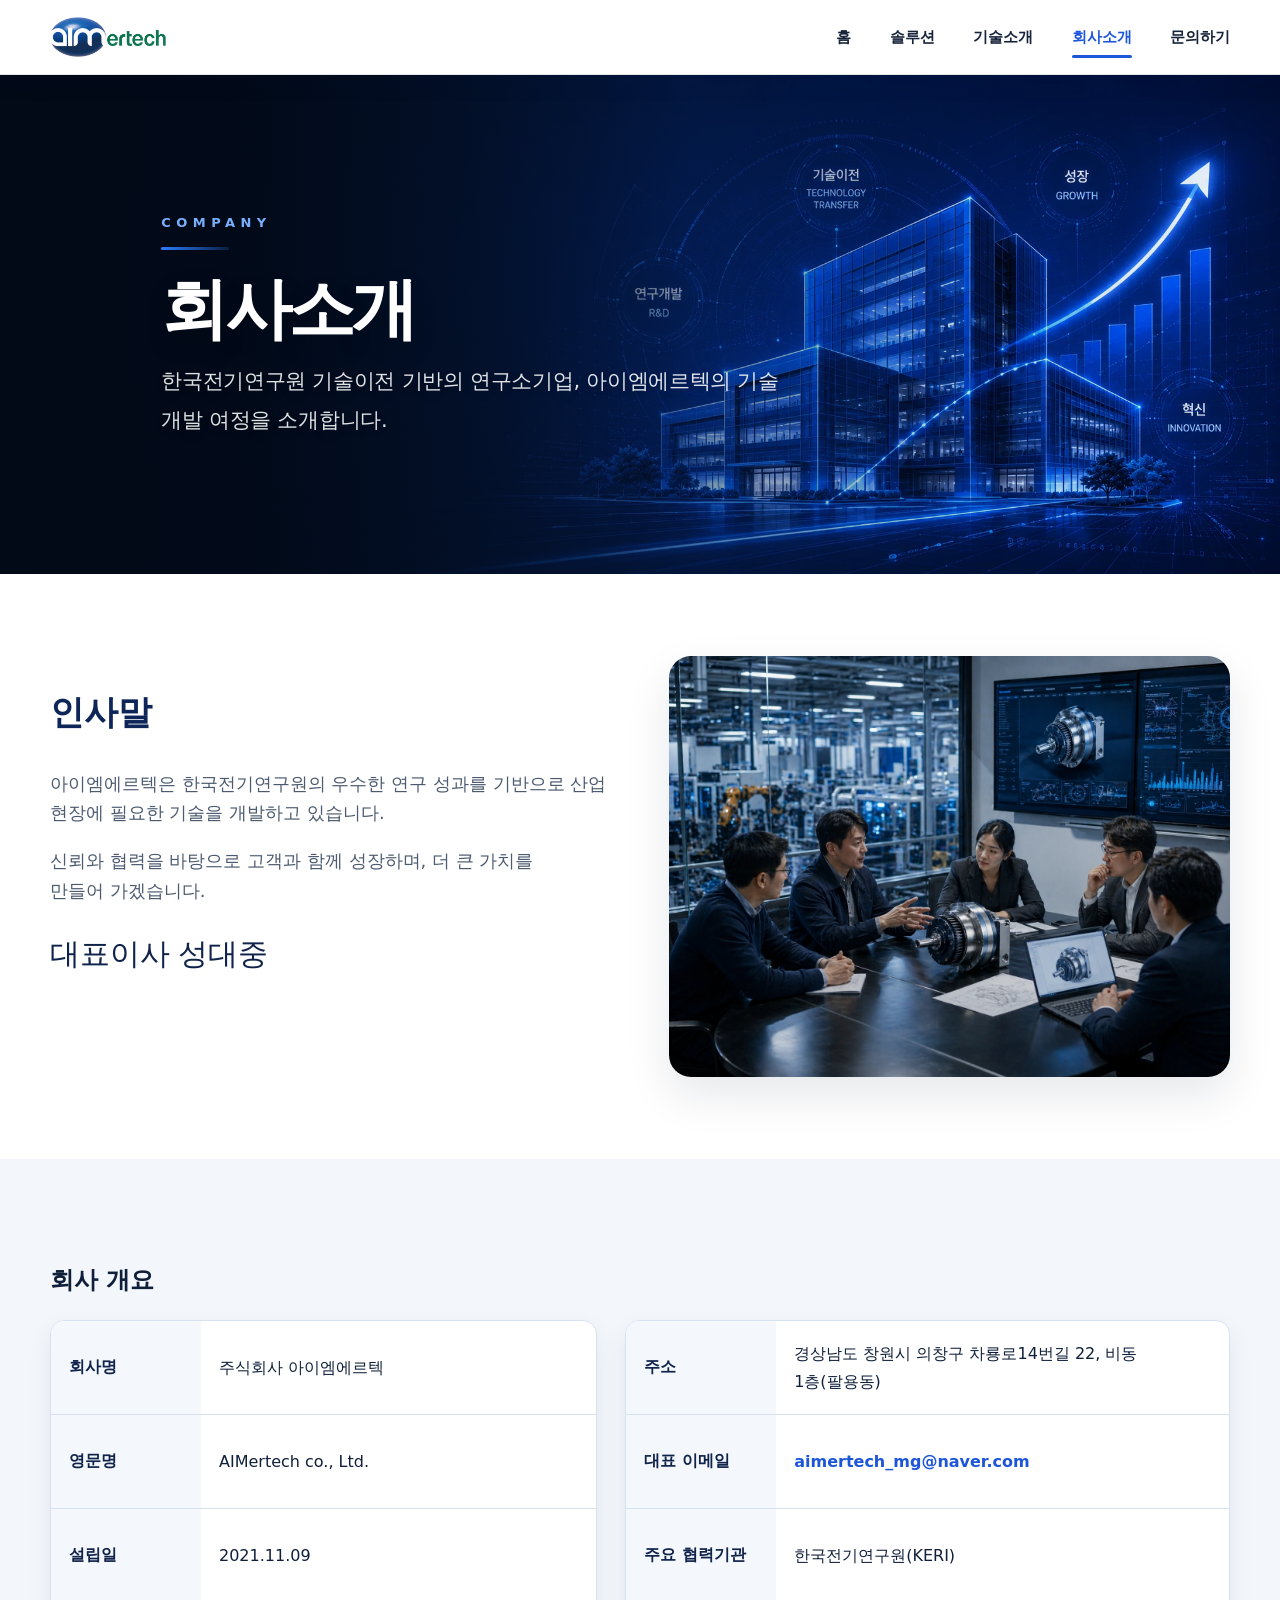
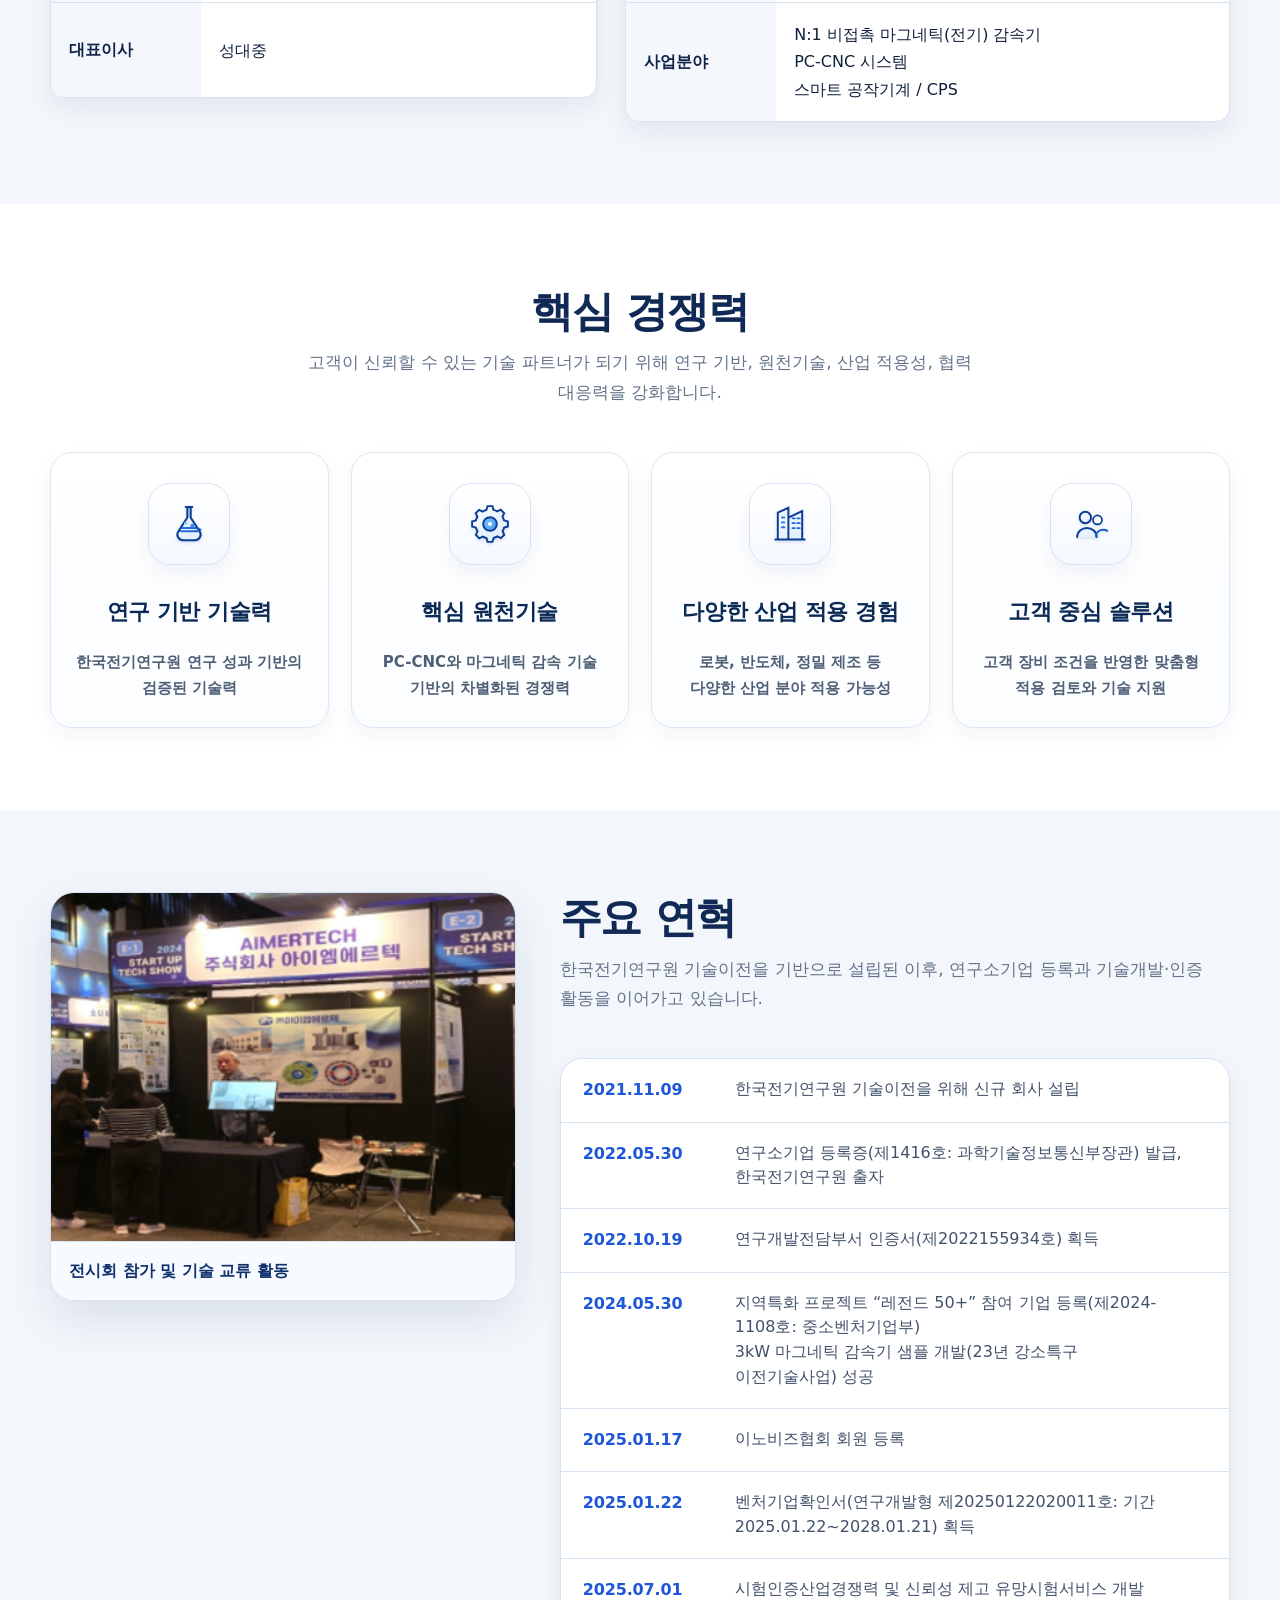
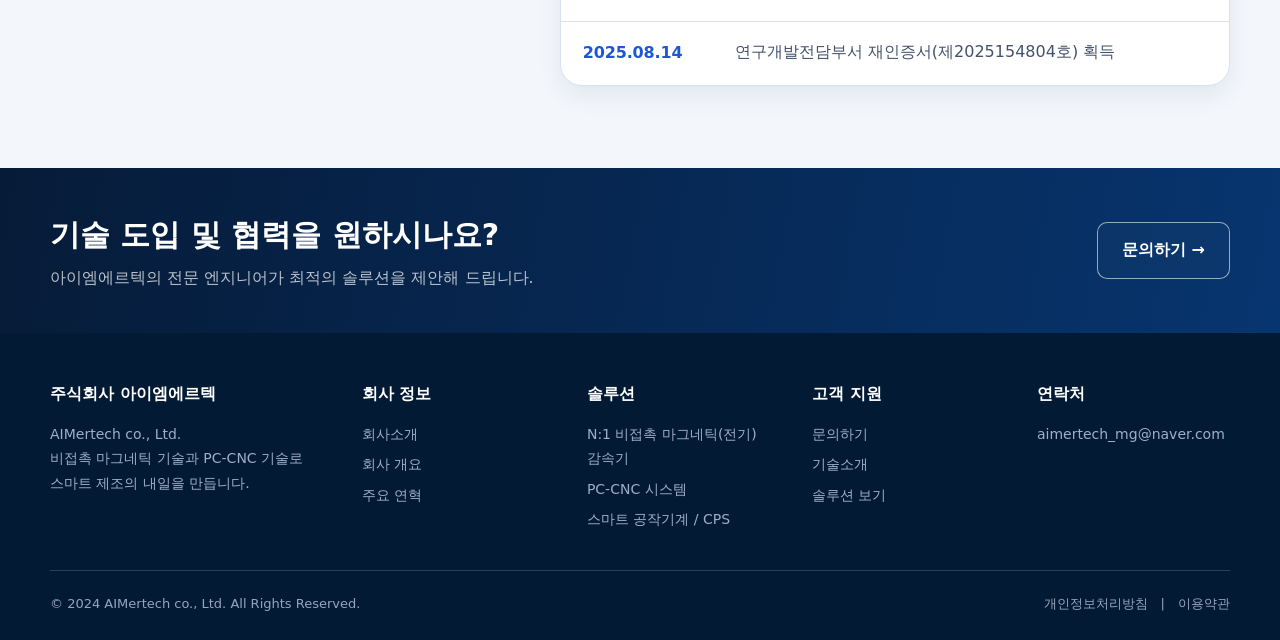
==== commit 811aa6fb: "Add files via upload phase14" ====
--- a/company.html
+++ b/company.html
@@ -13,7 +13,7 @@
 <meta content="assets/images/hero-mangetic-gear.webp" property="og:image"/>
 <link href="assets/logo/aimertech.logo.transparent.png" rel="icon" type="image/png"/>
 <link href="css/style.css" rel="stylesheet"/>
-<link rel="preload" as="image" href="assets/hero/hero-company.webp"/>
+<link rel="preload" as="image" href="assets/hero/hero-company-v2.webp"/>
 </head>
 <body>
 <a class="skip" href="#main">본문 바로가기</a>
@@ -30,7 +30,7 @@
     <div class="page-hero-copy">
       <span class="hero-eyebrow">COMPANY</span>
       <h1>회사소개</h1>
-      <p>한국전기연구원 기술이전 기반의 연구소기업,<br/>아이엠에르텍의 기술 개발 여정을 소개합니다.</p>
+      <p>한국전기연구원 기술이전 기반의 연구소기업, 아이엠에르텍의 기술 개발 여정을 소개합니다.</p>
     </div>
   </div>
 </section>
--- a/css/style.css
+++ b/css/style.css
@@ -7,7 +7,7 @@
 *{box-sizing:border-box} html{scroll-behavior:smooth} body{margin:0;font-family:Inter,Pretendard,"Noto Sans KR",system-ui,-apple-system,BlinkMacSystemFont,sans-serif;color:var(--ink);background:#fff;line-height:1.65} a{text-decoration:none;color:inherit} img{max-width:100%;display:block} ul{padding-left:1.2rem} .container{width:min(var(--max),calc(100% - 40px));margin:0 auto} .skip{position:absolute;left:-9999px} .skip:focus{left:20px;top:20px;background:#fff;color:#000;padding:10px;z-index:99}
 .site-header{position:sticky;top:0;z-index:50;background:rgba(255,255,255,.92);backdrop-filter:blur(12px);border-bottom:1px solid rgba(6,27,56,.08)} .nav-wrap{height:78px;display:flex;align-items:center;justify-content:space-between;gap:24px} .logo img{height:48px;width:auto;object-fit:contain;background:transparent} .main-nav{display:flex;gap:42px;align-items:center;font-weight:750;font-size:15px} .main-nav a{position:relative;padding:25px 0;color:#17233a} .main-nav a.active,.main-nav a:hover{color:var(--blue)} .main-nav a.active:after{content:"";position:absolute;left:0;right:0;bottom:16px;height:3px;border-radius:999px;background:var(--blue)} .mobile-toggle{display:none;background:none;border:0;gap:5px;flex-direction:column} .mobile-toggle span{width:26px;height:2px;background:#0f1b2e;display:block}
 .hero{position:relative;overflow:hidden;background:radial-gradient(circle at 78% 25%,rgba(64,134,255,.18),transparent 24%),radial-gradient(circle at 18% 78%,rgba(33,98,220,.14),transparent 24%),linear-gradient(90deg,#031224 0%,#092144 44%,#163f6f 100%);color:#fff;min-height:650px;display:flex;align-items:center} .hero:before{content:"";position:absolute;inset:0;background:linear-gradient(90deg,rgba(1,10,24,.34) 0%,rgba(1,10,24,.16) 38%,rgba(1,10,24,.02) 100%);pointer-events:none} .hero:after{content:"";position:absolute;inset:auto -8% -28% auto;width:520px;height:520px;border-radius:50%;background:radial-gradient(circle,rgba(92,154,255,.18) 0%,rgba(92,154,255,0) 68%);filter:blur(12px)} .hero-grid{position:relative;z-index:1;display:grid;grid-template-columns:1.02fr .98fr;gap:28px;align-items:center;padding:54px 0} .hero-copy{max-width:660px} .hero-kicker{display:inline-flex;align-items:center;gap:8px;padding:9px 16px;border-radius:999px;background:rgba(255,255,255,.10);border:1px solid rgba(255,255,255,.16);font-size:13px;font-weight:800;letter-spacing:.02em;margin-bottom:22px;box-shadow:inset 0 1px 0 rgba(255,255,255,.10)} .hero h1{font-size:clamp(40px,5.4vw,70px);line-height:1.14;margin:0 0 22px;letter-spacing:-.05em} .hero p{font-size:20px;max-width:580px;margin:0 0 28px;color:rgba(255,255,255,.84)} .hero-media{position:relative;display:flex;justify-content:center;align-items:center;min-height:420px} .hero-media-shell{position:relative;z-index:1;width:min(100%,650px);padding:18px;border-radius:34px;background:linear-gradient(180deg,rgba(255,255,255,.08),rgba(255,255,255,.03));border:1px solid rgba(255,255,255,.12);box-shadow:0 34px 80px rgba(0,0,0,.22);backdrop-filter:blur(10px)} .hero-media img{width:100%;max-width:620px;border-radius:24px;filter:drop-shadow(0 30px 70px rgba(0,0,0,.28))} .hero-glow{position:absolute;inset:auto 8% 10% 8%;height:72%;border-radius:50%;background:radial-gradient(circle,rgba(44,125,255,.48) 0%,rgba(44,125,255,.16) 38%,transparent 72%);filter:blur(28px)} .hero-chips{display:flex;flex-wrap:wrap;gap:10px;margin:0 0 28px} .hero-chips span{padding:7px 12px;border-radius:999px;background:rgba(255,255,255,.10);border:1px solid rgba(255,255,255,.14);font-size:13px;color:rgba(255,255,255,.86)}
-.page-hero{background:linear-gradient(135deg,rgba(4,22,48,.95),rgba(11,46,92,.86)),var(--page-bg) center/cover no-repeat;color:#fff;padding:86px 0;text-align:center} .page-hero h1{font-size:46px;margin:0 0 10px;letter-spacing:-.03em} .page-hero p{margin:0 auto;color:rgba(255,255,255,.78);font-size:18px;max-width:760px} .company-hero{background:linear-gradient(90deg,rgba(5,24,52,.85),rgba(8,35,70,.54)),var(--page-bg) center/cover no-repeat;text-align:left}
+
 .btn{display:inline-flex;align-items:center;gap:10px;padding:14px 24px;border-radius:10px;font-weight:800;border:1px solid transparent;transition:.22s ease} .btn-primary{background:linear-gradient(180deg,#2a70f0,#1751cc);color:#fff;box-shadow:0 12px 24px rgba(29,86,216,.28)} .btn-primary:hover{transform:translateY(-2px);box-shadow:0 18px 30px rgba(29,86,216,.34)} .btn-outline{border-color:rgba(255,255,255,.58);color:#fff;background:rgba(255,255,255,.02)} .btn-outline:hover{background:rgba(255,255,255,.08)} .btn-outline.dark{border-color:#9ab3e4;color:#082958} .btn-row{display:flex;gap:14px;flex-wrap:wrap}
 .section{padding:82px 0} .section.tight{padding:64px 0} .section.soft{background:var(--bg)} .section.dark{background:linear-gradient(135deg,#061a38,#0a3266);color:#fff} .section-title{text-align:center;margin-bottom:44px} .section-title h2{font-size:36px;line-height:1.25;margin:0 0 10px;letter-spacing:-.03em;color:#102a55} .dark .section-title h2{color:#fff} .section-title p{margin:0 auto;color:var(--muted);font-size:17px;max-width:760px} .dark .section-title p{color:rgba(255,255,255,.72)}
 .svg-icon{width:32px;height:32px;stroke:currentColor;fill:none;stroke-width:2.05;stroke-linecap:round;stroke-linejoin:round;flex:0 0 auto} .icon-circle,.feature-card .icon,.type-icon,.info-icon,.benefit-icon{width:72px;height:72px;border-radius:22px;display:grid;place-items:center;margin:0 auto 18px;color:#0b4598;background:linear-gradient(180deg,#f8fbff,#edf5ff);border:1px solid rgba(29,86,216,.22);box-shadow:inset 0 1px 0 rgba(255,255,255,.95),0 10px 22px rgba(29,86,216,.06)}
@@ -20,7 +20,7 @@
 .tabs{display:flex;justify-content:center;gap:0;border-bottom:1px solid var(--line);background:#fff;position:sticky;top:78px;z-index:30} .tabs a{padding:20px 54px;font-weight:800;color:#667085;border-bottom:3px solid transparent} .tabs a.active,.tabs a:hover{color:var(--blue);border-color:var(--blue)} .tech-intro{display:grid;grid-template-columns:.9fr 1.1fr;align-items:center;gap:54px} .kicker{display:inline-block;background:#e7f0ff;color:var(--blue);font-weight:900;padding:5px 12px;border-radius:8px;margin-bottom:12px} .tech-intro h2{font-size:44px;margin:0 0 18px;color:#0d2558;letter-spacing:-.04em} .tech-intro p{font-size:19px;color:#43516a} .tech-intro img{filter:drop-shadow(0 22px 40px rgba(6,27,56,.18))} .feature-grid{display:grid;grid-template-columns:repeat(5,1fr);gap:18px} .feature-card{text-align:center;padding:28px 22px} .feature-card h3{font-size:17px;margin:0 0 8px;color:#132d5a} .feature-card p{font-size:14px;color:var(--muted);margin:0} .principle-grid{display:grid;grid-template-columns:1fr 1fr;gap:42px;align-items:start} .principle-box,.application-box{padding:28px} .principle-visual{display:flex;align-items:center;gap:18px;justify-content:center;margin-top:28px} .ring{width:120px;height:120px;border:22px solid #d9e2ef;border-top-color:#0b4ccb;border-radius:50%;box-shadow:inset 0 0 0 9px #fff} .arrow{font-size:34px;color:#6b7a90} .app-grid{display:grid;grid-template-columns:repeat(2,1fr);gap:16px} .app-item{border:1px solid var(--line);border-radius:14px;padding:18px;display:flex;gap:12px;align-items:flex-start} .app-icon{width:42px;height:42px;border-radius:14px;display:grid;place-items:center;flex:0 0 auto;color:#0b4598;background:#f2f7ff;border:1px solid rgba(29,86,216,.18)} .app-icon .svg-icon{width:26px;height:26px}
 .message{display:grid;grid-template-columns:1fr 1fr;gap:58px;align-items:center} .message h2{font-size:34px;color:#0d2558} .message p{font-size:18px;color:#4d5b70} .signature{font-family:serif;font-size:30px;color:#10234b;margin-top:24px} .office-card{border-radius:22px;overflow:hidden;box-shadow:var(--shadow)} .company-table{display:grid;grid-template-columns:1fr 1fr;gap:28px} .table{border:1px solid var(--line);border-radius:14px;overflow:hidden;background:#fff;box-shadow:var(--shadow-soft)} .tr{display:grid;grid-template-columns:150px 1fr;border-bottom:1px solid var(--line)} .tr:last-child{border-bottom:0} .th{background:#f4f7fb;font-weight:850;color:#10234b} .td,.th{padding:18px} .cert-card{text-align:center} .cert-card strong{display:block;font-size:36px;color:var(--blue);font-weight:900} .company-features{grid-template-columns:repeat(4,1fr)}
 .contact-types{display:grid;grid-template-columns:repeat(3,1fr);gap:22px} .contact-card{text-align:center;background:linear-gradient(180deg,#fff,#fbfdff)} .contact-card h3{font-size:21px;line-height:1.45;margin:0 0 8px;color:#10234b} .contact-card p{margin:0;color:var(--muted);font-size:15px} .contact-cta-card{margin-top:28px;padding:32px 34px;display:flex;align-items:center;justify-content:space-between;gap:28px;background:linear-gradient(135deg,#fff,#f7fbff);box-shadow:var(--shadow)} .contact-cta-card h3{margin:8px 0 10px;font-size:28px;color:#10316d;letter-spacing:-.02em} .contact-cta-card p{margin:0;color:var(--muted)} .contact-mini{display:inline-flex;align-items:center;padding:6px 12px;border-radius:999px;background:#eaf2ff;color:var(--blue);font-size:12px;font-weight:800;letter-spacing:.03em} .contact-note{font-size:14px;color:#6b7b92;margin-top:10px} .prep-grid{display:grid;grid-template-columns:repeat(3,1fr);gap:18px;margin-top:28px} .prep-card{border:1px solid var(--line);border-radius:18px;padding:22px;background:#fff} .prep-card strong{display:block;margin-bottom:6px;color:#10316d} .prep-card p{margin:0;color:var(--muted);font-size:14px} .partner-section{display:grid;grid-template-columns:1fr 1.1fr;gap:48px;align-items:center} .partner-section img{border-radius:22px;box-shadow:0 20px 42px rgba(0,0,0,.16)} .partner-section h2{font-size:36px;margin:0 0 12px;color:#fff} .partner-section p,.partner-section li{color:rgba(255,255,255,.78)} .form-note{font-size:14px;color:rgba(255,255,255,.68);margin-top:20px}
-@media(max-width:900px){.mobile-toggle{display:flex}.main-nav{position:absolute;left:0;right:0;top:78px;background:#fff;display:none;flex-direction:column;gap:0;border-bottom:1px solid var(--line)}.main-nav.open{display:flex}.main-nav a{padding:16px 0}.hero{min-height:560px}.hero-grid{grid-template-columns:1fr;padding:42px 0 32px}.hero-copy{max-width:none}.hero-media{order:-1;min-height:auto}.hero-media-shell{width:min(100%,500px);padding:14px}.stats,.solution-grid,.contact-info,.cert-grid,.value-grid,.process-grid,.review-grid,.customer-points,.prep-grid{grid-template-columns:1fr}.footer-grid{grid-template-columns:1fr 1fr}.solution-row,.tech-intro,.principle-grid,.message,.company-table,.partner-section{grid-template-columns:1fr}.solution-row .copy{padding:30px}.promise,.feature-grid,.company-features,.contact-types{grid-template-columns:1fr 1fr}.tabs{overflow:auto;justify-content:flex-start}.tabs a{padding:16px 26px;white-space:nowrap}.cta-content,.contact-cta-card{flex-direction:column;align-items:flex-start}.hero h1{font-size:44px}.page-hero h1{font-size:36px}}
+@media(max-width:900px){.mobile-toggle{display:flex}.main-nav{position:absolute;left:0;right:0;top:78px;background:#fff;display:none;flex-direction:column;gap:0;border-bottom:1px solid var(--line)}.main-nav.open{display:flex}.main-nav a{padding:16px 0}.hero{min-height:560px}.hero-grid{grid-template-columns:1fr;padding:42px 0 32px}.hero-copy{max-width:none}.hero-media{order:-1;min-height:auto}.hero-media-shell{width:min(100%,500px);padding:14px}.stats,.solution-grid,.contact-info,.cert-grid,.value-grid,.process-grid,.review-grid,.customer-points,.prep-grid{grid-template-columns:1fr}.footer-grid{grid-template-columns:1fr 1fr}.solution-row,.tech-intro,.principle-grid,.message,.company-table,.partner-section{grid-template-columns:1fr}.solution-row .copy{padding:30px}.promise,.feature-grid,.company-features,.contact-types{grid-template-columns:1fr 1fr}.tabs{overflow:auto;justify-content:flex-start}.tabs a{padding:16px 26px;white-space:nowrap}.cta-content,.contact-cta-card{flex-direction:column;align-items:flex-start}.hero h1{font-size:44px}}
 @media(max-width:560px){.container{width:min(100% - 28px,var(--max))}.section{padding:58px 0}.hero{min-height:auto}.hero-grid{padding:34px 0 28px}.hero h1{font-size:38px}.hero p{font-size:18px}.hero-media-shell{width:min(100%,340px);padding:12px;border-radius:24px}.hero-media img{border-radius:18px}.btn{width:100%;justify-content:center}.promise,.feature-grid,.company-features,.contact-types,.app-grid{grid-template-columns:1fr}.footer-grid{grid-template-columns:1fr}.footer-bottom{flex-direction:column}.tr{grid-template-columns:110px 1fr}.solution-card img{height:180px}.icon-circle,.feature-card .icon,.type-icon,.info-icon,.benefit-icon{width:58px;height:58px;border-radius:18px}.contact-cta-card{padding:26px}.contact-cta-card h3{font-size:22px}}
 
 
@@ -527,10 +527,11 @@
   box-shadow: 0 8px 24px rgba(8,25,60,.06);
 }
 
+
 .page-hero {
   position: relative;
-  min-height: 470px;
-  padding: 82px 0;
+  min-height: 480px;
+  padding: 84px 0;
   display: flex;
   align-items: center;
   overflow: hidden;
@@ -538,8 +539,7 @@
   color: #fff;
   background-color: #071933;
   background-repeat: no-repeat;
-  background-size: cover;
-  background-position: center center;
+  background-position: right center;
 }
 
 .page-hero::before {
@@ -551,32 +551,25 @@
   background:
     linear-gradient(
       90deg,
-      rgba(3, 11, 24, .94) 0%,
-      rgba(3, 13, 29, .88) 24%,
-      rgba(4, 18, 42, .74) 42%,
-      rgba(5, 29, 66, .36) 62%,
-      rgba(5, 29, 66, .12) 82%,
+      rgba(2, 9, 22, .94) 0%,
+      rgba(3, 12, 28, .90) 18%,
+      rgba(4, 18, 42, .78) 34%,
+      rgba(5, 28, 64, .46) 52%,
+      rgba(5, 29, 66, .18) 72%,
       rgba(5, 29, 66, .04) 100%
     );
-}
-
-.page-hero::after,
-.hero-tech-pattern,
-.hero-tech-pattern::before,
-.hero-tech-pattern::after {
-  content: none !important;
-  display: none !important;
 }
 
 .page-hero-inner {
   position: relative;
   z-index: 1;
-  display: block;
-  width: 100%;
+  width: min(var(--max), calc(100% - 96px));
+  margin: 0 auto;
+  padding-left: clamp(8px, 1vw, 20px);
 }
 
 .page-hero-copy {
-  max-width: 740px;
+  max-width: 620px;
 }
 
 .hero-eyebrow {
@@ -603,7 +596,7 @@
 .page-hero h1 {
   margin: 0 0 18px;
   color: #fff;
-  font-size: clamp(48px, 5.4vw, 78px);
+  font-size: clamp(48px, 5.2vw, 76px);
   line-height: 1.06;
   letter-spacing: -.055em;
   font-weight: 900;
@@ -611,10 +604,10 @@
 }
 
 .page-hero p {
-  max-width: 760px;
+  max-width: 620px;
   margin: 0;
   color: rgba(255,255,255,.88);
-  font-size: clamp(18px, 1.7vw, 22px);
+  font-size: clamp(18px, 1.65vw, 22px);
   line-height: 1.82;
   font-weight: 500;
   letter-spacing: -.015em;
@@ -622,20 +615,29 @@
 }
 
 .page-hero-solution {
-  background-image: url("../assets/hero/hero-solution.webp");
+  background-image: url("../assets/hero/hero-solution-v2.webp");
+  background-size: 57% auto;
+  background-position: right 28px center;
 }
 
 .page-hero-tech {
-  background-image: url("../assets/hero/hero-technology.webp");
+  background-image: url("../assets/hero/hero-technology-v2.webp");
+  background-size: 55% auto;
+  background-position: right 20px center;
 }
 
 .page-hero-company {
-  background-image: url("../assets/hero/hero-company.webp");
+  background-image: url("../assets/hero/hero-company-v2.webp");
+  background-size: 56% auto;
+  background-position: right 18px center;
 }
 
 .page-hero-contact {
-  background-image: url("../assets/hero/hero-contact.webp");
-}
+  background-image: url("../assets/hero/hero-contact-v2.webp");
+  background-size: 57% auto;
+  background-position: right 22px center;
+}
+
 
 .tabs {
   top: 74px !important;
@@ -750,3 +752,197 @@
     max-width: 100%;
   }
 }
+
+
+/* Phase 13: hero alignment + asset-fit refinement */
+@media (max-width: 1180px) {
+  .page-hero { min-height: 440px; padding: 74px 0; }
+  .page-hero-inner { width: min(var(--max), calc(100% - 72px)); }
+  .page-hero-solution,
+  .page-hero-contact { background-size: 62% auto; }
+  .page-hero-tech,
+  .page-hero-company { background-size: 60% auto; }
+}
+
+@media (max-width: 980px) {
+  .page-hero {
+    min-height: 420px;
+    padding: 64px 0;
+    background-size: auto 92%;
+    background-position: center right -20px;
+  }
+  .page-hero::before {
+    background: linear-gradient(90deg, rgba(3,10,24,.94) 0%, rgba(4,17,40,.88) 46%, rgba(5,29,66,.46) 72%, rgba(5,29,66,.18) 100%);
+  }
+  .page-hero-inner { width: calc(100% - 48px); padding-left: 0; }
+  .page-hero-copy,
+  .page-hero p { max-width: 540px; }
+  .page-hero h1 { font-size: clamp(42px, 8vw, 62px); }
+  .page-hero p { font-size: 18px; line-height: 1.72; }
+}
+
+@media (max-width: 680px) {
+  .page-hero {
+    min-height: 360px;
+    padding: 54px 0;
+    background-size: auto 88%;
+    background-position: center right -110px;
+  }
+  .page-hero::before {
+    background: linear-gradient(90deg, rgba(3,10,24,.96) 0%, rgba(4,17,40,.93) 62%, rgba(5,29,66,.58) 100%);
+  }
+  .page-hero-inner { width: calc(100% - 32px); }
+  .hero-eyebrow { font-size: 12px; letter-spacing: .32em; }
+  .hero-eyebrow::after { margin-top: 14px; width: 56px; }
+  .page-hero h1 { margin-bottom: 14px; font-size: 40px; }
+  .page-hero p { font-size: 16px; line-height: 1.64; }
+}
+
+
+/* Phase 14: final hero safe-area and illustration-fit correction */
+:root {
+  --hero-left-safe: clamp(112px, 12.6vw, 260px);
+  --hero-right-safe: clamp(32px, 5vw, 96px);
+  --hero-text-width: 640px;
+}
+
+/* The subpage hero uses the image as an art layer, not as a full cover background. */
+.page-hero {
+  min-height: 500px;
+  padding: 88px 0;
+  background-repeat: no-repeat;
+  background-size: auto 100%;
+  background-position: right center;
+}
+
+/* Dark overlay protects the left text area but does not bury the illustration labels. */
+.page-hero::before {
+  background:
+    linear-gradient(
+      90deg,
+      rgba(2, 9, 22, .95) 0%,
+      rgba(2, 10, 24, .93) 20%,
+      rgba(3, 15, 36, .84) 36%,
+      rgba(5, 28, 64, .45) 54%,
+      rgba(5, 29, 66, .13) 76%,
+      rgba(5, 29, 66, .02) 100%
+    );
+}
+
+/* Do not rely on the generic .container centering for hero text.
+   This prevents the copy from drifting to the viewport edge on wide or unusual screens. */
+.page-hero .page-hero-inner {
+  width: 100%;
+  max-width: none;
+  margin: 0;
+  padding-left: var(--hero-left-safe);
+  padding-right: var(--hero-right-safe);
+  box-sizing: border-box;
+}
+
+.page-hero-copy {
+  max-width: var(--hero-text-width);
+}
+
+.page-hero p {
+  max-width: var(--hero-text-width);
+}
+
+/* Page-by-page artwork scale. 
+   auto 100% keeps the whole illustration inside the banner height without cover-crop. */
+.page-hero-solution {
+  background-image: url("../assets/hero/hero-solution-v2.webp");
+  background-size: auto 100%;
+  background-position: right center;
+}
+
+.page-hero-tech {
+  background-image: url("../assets/hero/hero-technology-v2.webp");
+  background-size: auto 100%;
+  background-position: right center;
+}
+
+.page-hero-company {
+  background-image: url("../assets/hero/hero-company-v2.webp");
+  background-size: auto 100%;
+  background-position: right center;
+}
+
+.page-hero-contact {
+  background-image: url("../assets/hero/hero-contact-v2.webp");
+  background-size: auto 100%;
+  background-position: right center;
+}
+
+/* Large displays: keep the text aligned with the header's visual content band. */
+@media (min-width: 1700px) {
+  :root {
+    --hero-left-safe: clamp(180px, 12.8vw, 285px);
+  }
+}
+
+/* Medium desktop/tablet: keep illustration visible but protect text. */
+@media (max-width: 1180px) {
+  :root {
+    --hero-left-safe: 64px;
+    --hero-right-safe: 48px;
+    --hero-text-width: 600px;
+  }
+
+  .page-hero {
+    min-height: 440px;
+    padding: 74px 0;
+    background-size: auto 96%;
+    background-position: right -40px center;
+  }
+
+  .page-hero::before {
+    background:
+      linear-gradient(
+        90deg,
+        rgba(2, 9, 22, .96) 0%,
+        rgba(3, 14, 32, .92) 43%,
+        rgba(5, 28, 64, .58) 68%,
+        rgba(5, 29, 66, .22) 100%
+      );
+  }
+}
+
+/* Mobile: image becomes a subtle background accent; copy remains the focus. */
+@media (max-width: 760px) {
+  :root {
+    --hero-left-safe: 24px;
+    --hero-right-safe: 24px;
+    --hero-text-width: 100%;
+  }
+
+  .page-hero {
+    min-height: 360px;
+    padding: 54px 0;
+    background-size: auto 88%;
+    background-position: right -170px center;
+  }
+
+  .page-hero::before {
+    background:
+      linear-gradient(
+        90deg,
+        rgba(2, 9, 22, .97) 0%,
+        rgba(3, 14, 32, .94) 62%,
+        rgba(5, 28, 64, .70) 100%
+      );
+  }
+
+  .hero-eyebrow {
+    margin-bottom: 18px;
+  }
+
+  .page-hero h1 {
+    font-size: 40px;
+  }
+
+  .page-hero p {
+    font-size: 16px;
+    line-height: 1.68;
+  }
+}
